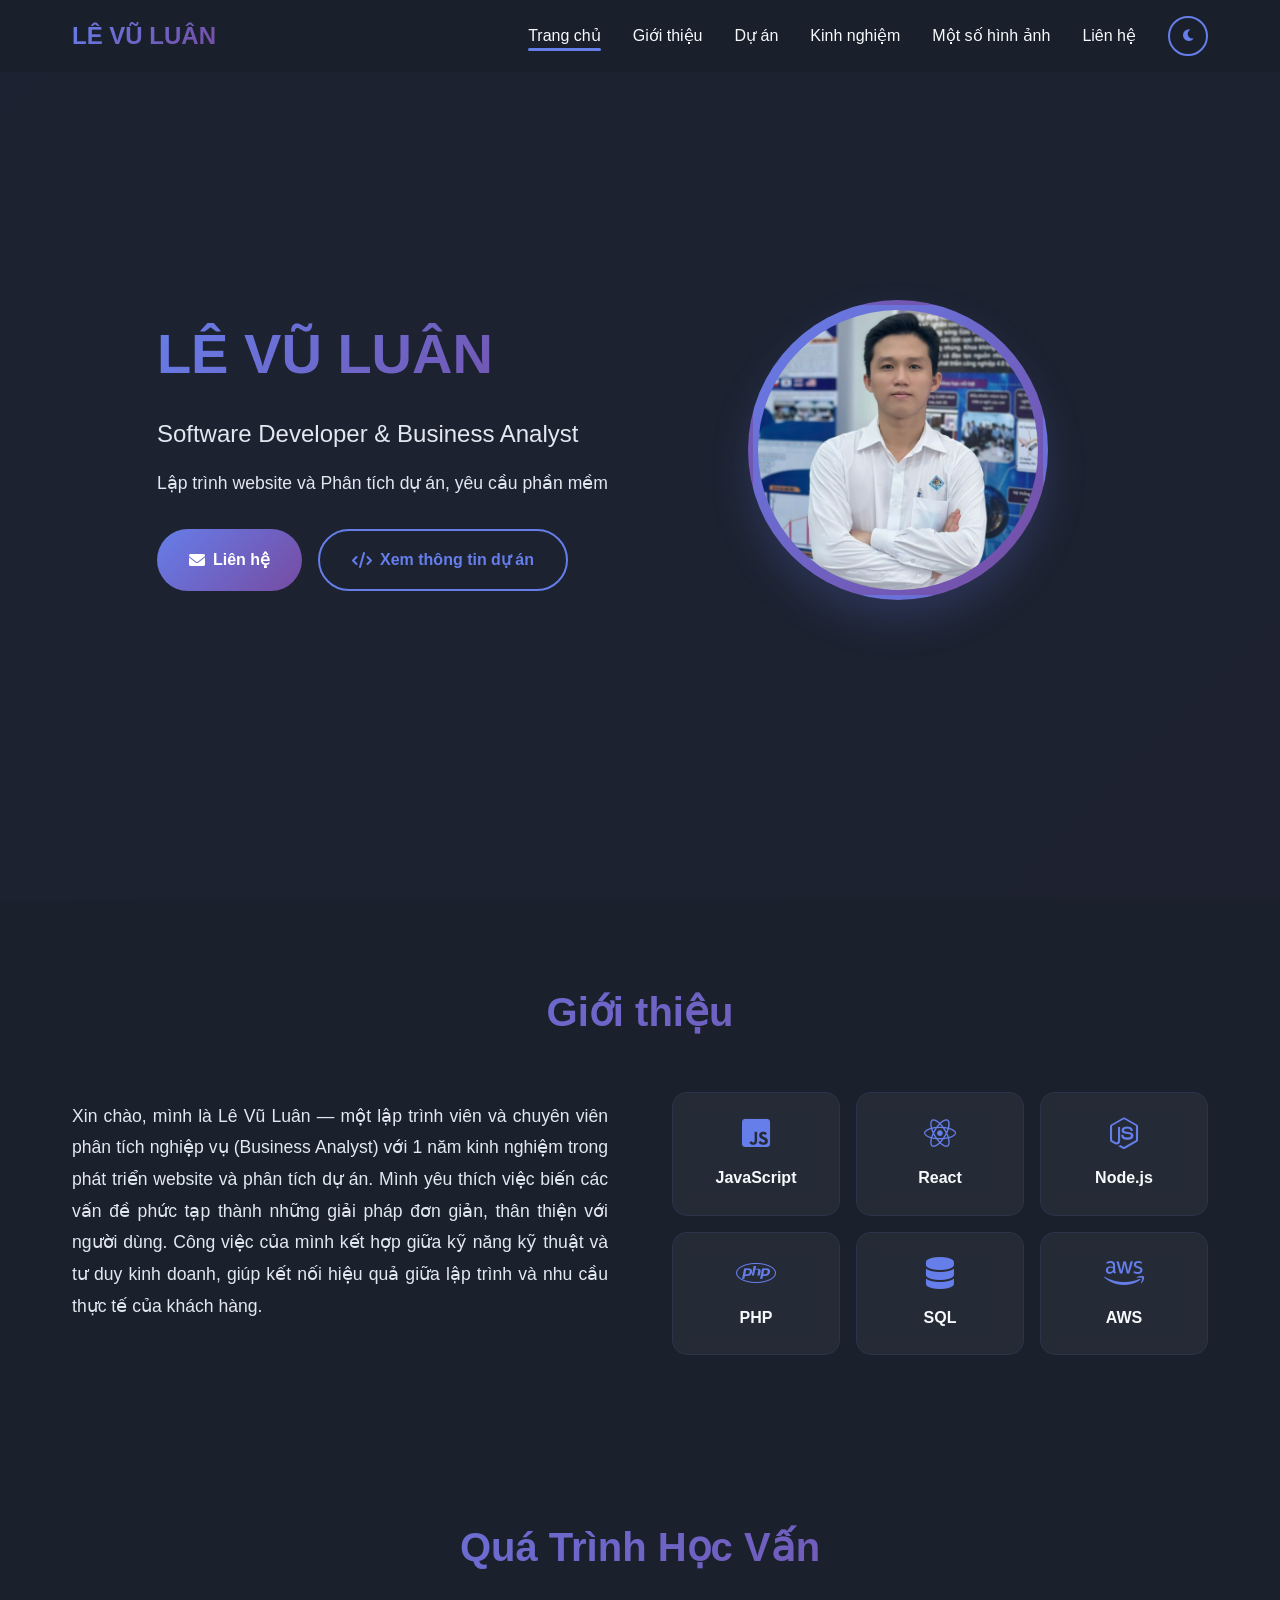
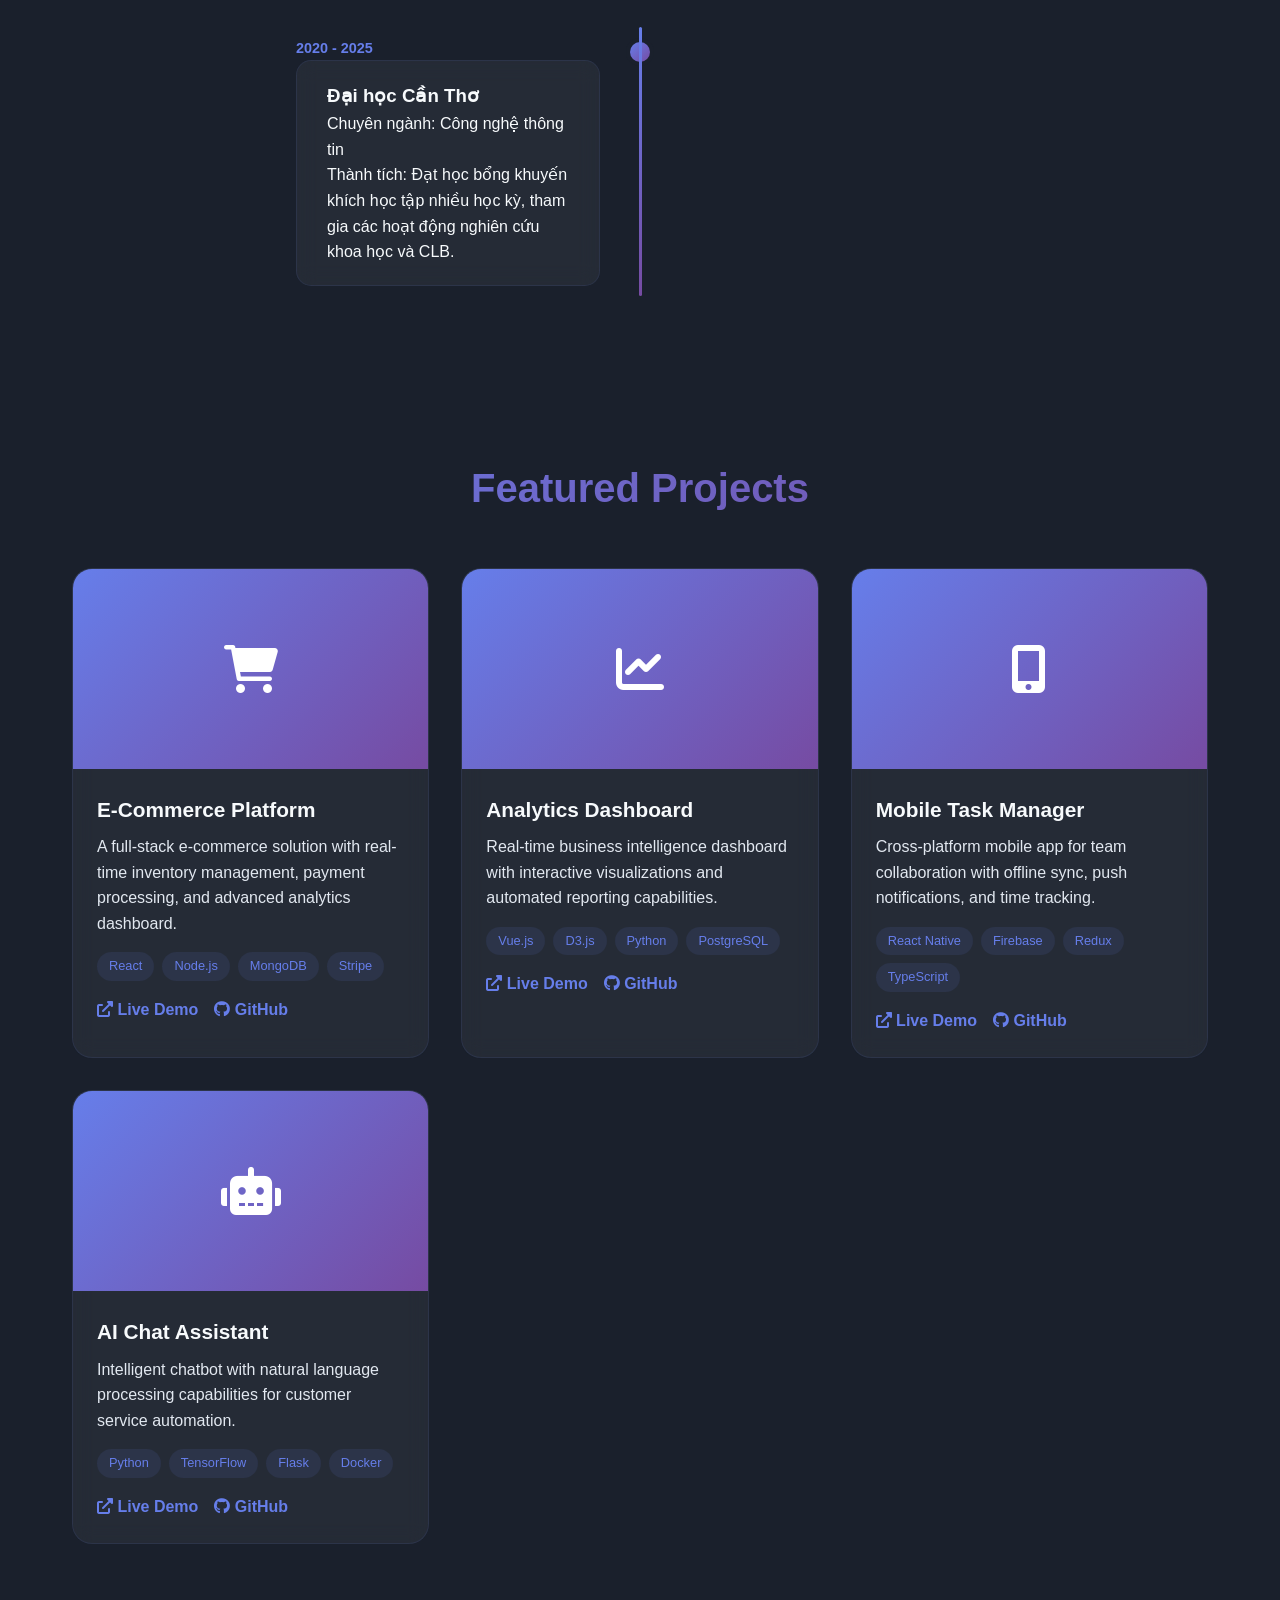
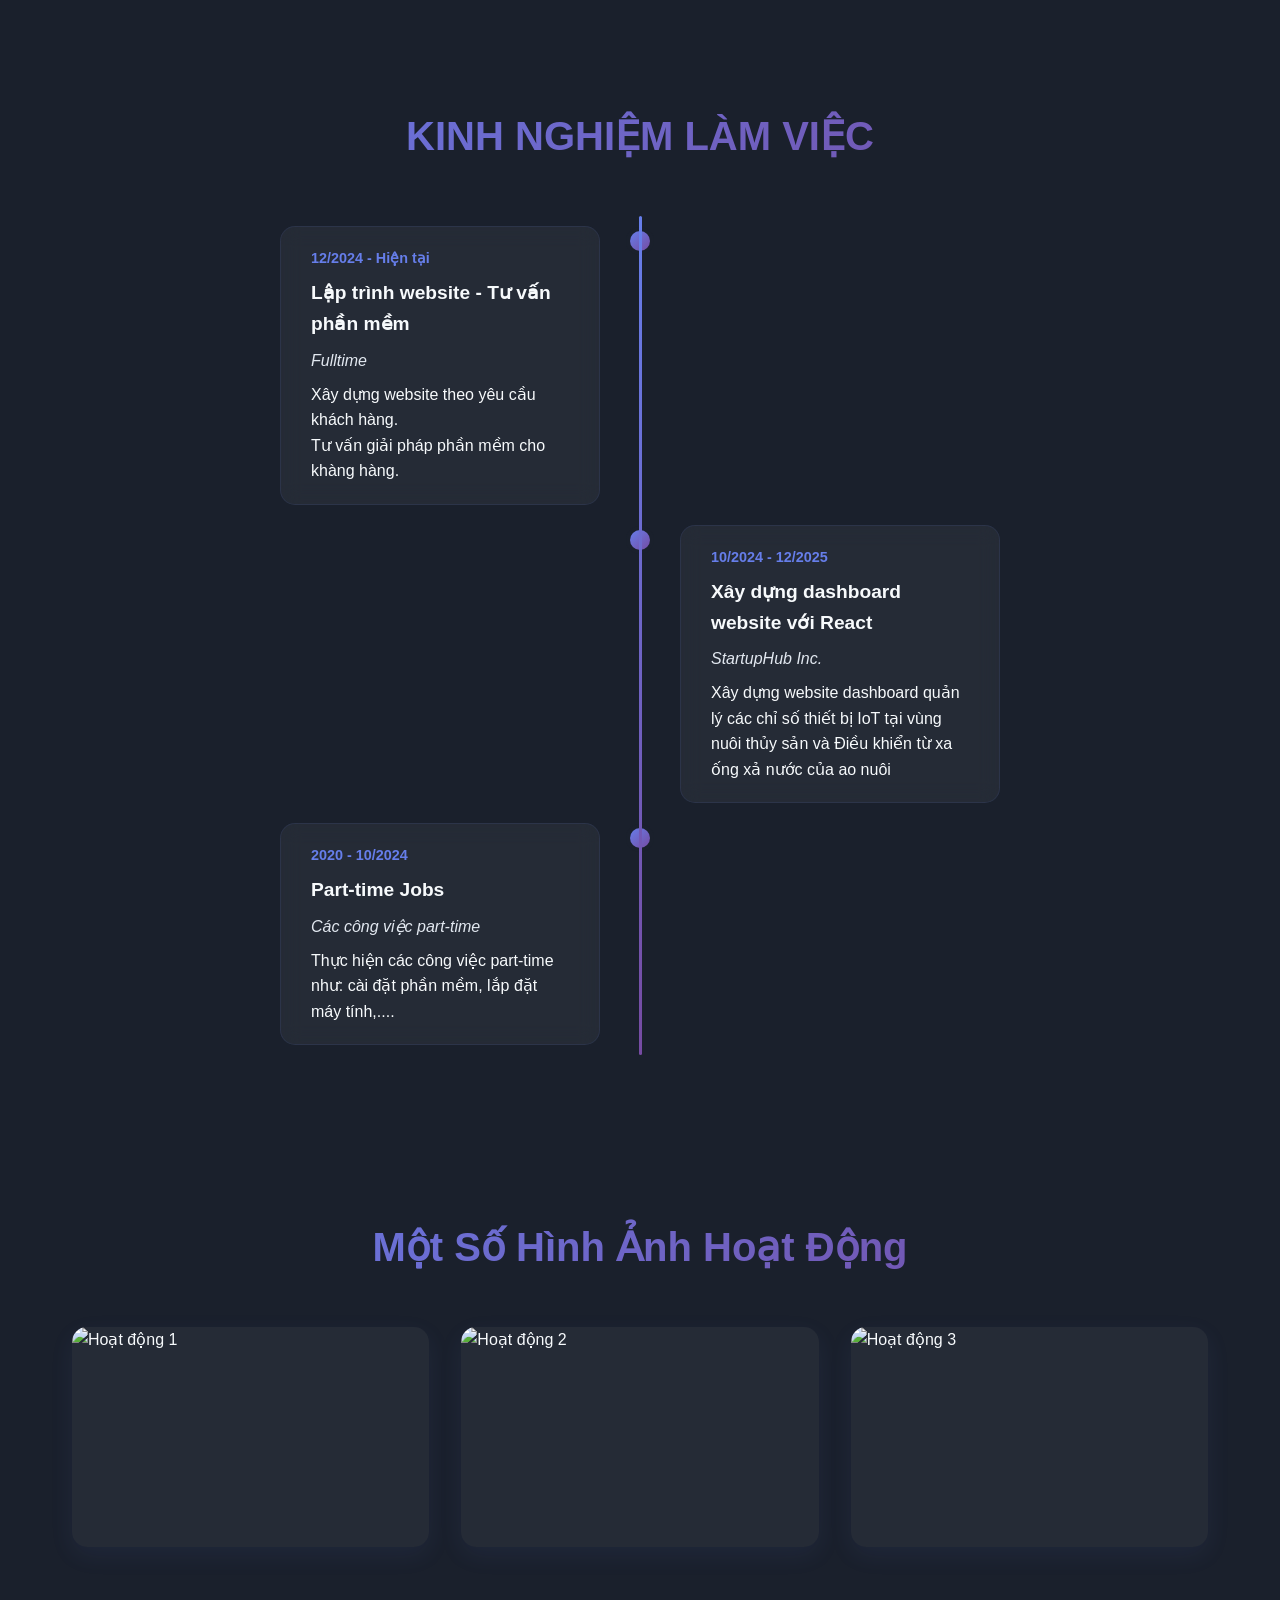
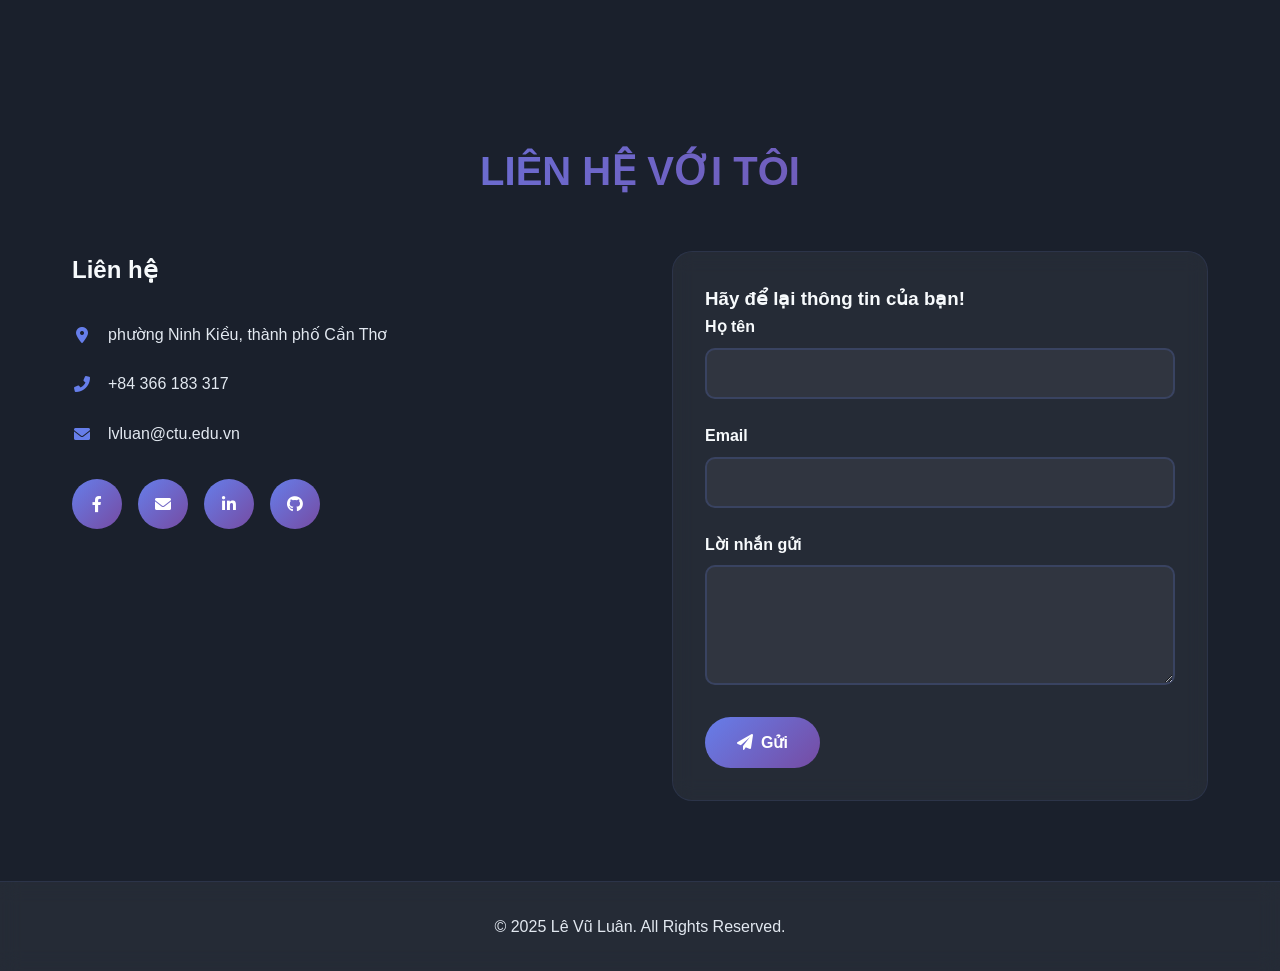
==== index.html @ 11ee9f36 "First commit: push project to MyProfile repo" ====
<!DOCTYPE html>
<html lang="en">
<head>
    <meta charset="UTF-8">
    <meta name="viewport" content="width=device-width, initial-scale=1.0">
    <title>Lê Vũ Luân</title>
    <link href="https://cdnjs.cloudflare.com/ajax/libs/font-awesome/6.0.0/css/all.min.css" rel="stylesheet">
    <link rel="stylesheet" href="./assets/css/style.css">
</head>
    <body>
        <div class="loading-screen">
            <div class="loading-text">XIN CHÀO</div>
        </div>

        <div class="scroll-progress"></div>

        <nav>
            <div class="nav-container">
                <div class="logo">LÊ VŨ LUÂN</div>
                <button class="nav-toggle" id="navToggle">
                    <span></span>
                    <span></span>
                    <span></span>
                </button>
                <ul class="nav-links" id="navLinks">
                    <li><a href="#home">Trang chủ</a></li>
                    <li><a href="#about">Giới thiệu</a></li>
                    <li><a href="#projects">Dự án</a></li>
                    <li><a href="#experience">Kinh nghiệm</a></li>
                    <li><a href="#activities">Một số hình ảnh</a></li>
                    <li><a href="#contact">Liên hệ</a></li>
                    <li><button class="theme-toggle" id="themeToggle"><i class="fas fa-moon"></i></button></li>
                </ul>
            </div>
        </nav>

        <main>
            <!-- Hero Section -->
            <section id="home" class="hero">
                <div class="container">
                    <div class="hero-content">
                        <div class="hero-text">
                            <h1>LÊ VŨ LUÂN</h1>
                            <p class="title">Software Developer & Business Analyst</p>
                            <p class="tagline">Lập trình website và Phân tích dự án, yêu cầu phần mềm</p>
                            <div class="hero-buttons">
                                <a href="#contact" class="btn btn-primary">
                                    <i class="fas fa-envelope"></i>
                                    Liên hệ
                                </a>
                                <a href="#projects" class="btn btn-secondary">
                                    <i class="fas fa-code"></i>
                                    Xem thông tin dự án
                                </a>
                                <!-- <a href="assets/resume.pdf" class="btn btn-secondary" download>
                                    <i class="fas fa-download"></i>
                                    Download My CV
                                </a> -->
                            </div>
                        </div>
                        <div class="hero-image">
                            <img src="./assets/img/avatar.jpg" alt="LVLuan" class="profile-img">
                        </div>
                    </div>
                </div>
            </section>

            <!-- About Section -->
            <section id="about">
                <div class="container">
                    <h2 class="section-title">Giới thiệu</h2>
                    <div class="about-content">
                        <div class="about-text">
                            <p>Xin chào, mình là Lê Vũ Luân — một lập trình viên và chuyên viên phân tích nghiệp vụ (Business Analyst) với 1 năm kinh nghiệm trong phát triển website và phân tích dự án.
    Mình yêu thích việc biến các vấn đề phức tạp thành những giải pháp đơn giản, thân thiện với người dùng. Công việc của mình kết hợp giữa kỹ năng kỹ thuật và tư duy kinh doanh, giúp kết nối hiệu quả giữa lập trình và nhu cầu thực tế của khách hàng.</p>
                        </div>
                        <div class="skills-grid">
                            <div class="skill-item">
                                <i class="fab fa-js-square"></i>
                                <h4>JavaScript</h4>
                            </div>
                            <div class="skill-item">
                                <i class="fab fa-react"></i>
                                <h4>React</h4>
                            </div>
                            <div class="skill-item">
                                <i class="fab fa-node-js"></i>
                                <h4>Node.js</h4>
                            </div>
                            <div class="skill-item">
                                <i class="fab fa-php"></i>
                                <h4>PHP</h4>
                            </div>
                            <div class="skill-item">
                                <i class="fas fa-database"></i>
                                <h4>SQL</h4>
                            </div>
                            <div class="skill-item">
                                <i class="fab fa-aws"></i>
                                <h4>AWS</h4>
                            </div>
                        </div>
                    </div>
                </div>
            </section>

            <!-- Education Section -->
            <section id="education">
                <div class="container">
                    <h2 class="section-title">Quá Trình Học Vấn</h2>
                    <div class="education-timeline">
                        <div class="education-item">
                            <div class="education-date">2020 - 2025</div>
                            <div class="education-content">
                                <h3>Đại học Cần Thơ</h3>
                                <p>Chuyên ngành: Công nghệ thông tin</p>
                                <p>Thành tích: Đạt học bổng khuyến khích học tập nhiều học kỳ, tham gia các hoạt động nghiên cứu khoa học và CLB.</p>
                            </div>
                        </div>
                        <!-- Bạn có thể thêm nhiều education-item nếu muốn -->
                    </div>
                </div>
            </section>

            <!-- Projects Section -->
            <section id="projects">
                <div class="container">
                    <h2 class="section-title">Featured Projects</h2>
                    <div class="projects-grid">
                        <div class="project-card">
                            <div class="project-image">
                                <i class="fas fa-shopping-cart"></i>
                            </div>
                            <div class="project-content">
                                <h3 class="project-title">E-Commerce Platform</h3>
                                <p class="project-description">A full-stack e-commerce solution with real-time inventory management, payment processing, and advanced analytics dashboard.</p>
                                <div class="project-tech">
                                    <span class="tech-tag">React</span>
                                    <span class="tech-tag">Node.js</span>
                                    <span class="tech-tag">MongoDB</span>
                                    <span class="tech-tag">Stripe</span>
                                </div>
                                <div class="project-links">
                                    <a href="#" target="_blank"><i class="fas fa-external-link-alt"></i> Live Demo</a>
                                    <a href="#" target="_blank"><i class="fab fa-github"></i> GitHub</a>
                                </div>
                            </div>
                        </div>

                        <div class="project-card">
                            <div class="project-image">
                                <i class="fas fa-chart-line"></i>
                            </div>
                            <div class="project-content">
                                <h3 class="project-title">Analytics Dashboard</h3>
                                <p class="project-description">Real-time business intelligence dashboard with interactive visualizations and automated reporting capabilities.</p>
                                <div class="project-tech">
                                    <span class="tech-tag">Vue.js</span>
                                    <span class="tech-tag">D3.js</span>
                                    <span class="tech-tag">Python</span>
                                    <span class="tech-tag">PostgreSQL</span>
                                </div>
                                <div class="project-links">
                                    <a href="#" target="_blank"><i class="fas fa-external-link-alt"></i> Live Demo</a>
                                    <a href="#" target="_blank"><i class="fab fa-github"></i> GitHub</a>
                                </div>
                            </div>
                        </div>

                        <div class="project-card">
                            <div class="project-image">
                                <i class="fas fa-mobile-alt"></i>
                            </div>
                            <div class="project-content">
                                <h3 class="project-title">Mobile Task Manager</h3>
                                <p class="project-description">Cross-platform mobile app for team collaboration with offline sync, push notifications, and time tracking.</p>
                                <div class="project-tech">
                                    <span class="tech-tag">React Native</span>
                                    <span class="tech-tag">Firebase</span>
                                    <span class="tech-tag">Redux</span>
                                    <span class="tech-tag">TypeScript</span>
                                </div>
                                <div class="project-links">
                                    <a href="#" target="_blank"><i class="fas fa-external-link-alt"></i> Live Demo</a>
                                    <a href="#" target="_blank"><i class="fab fa-github"></i> GitHub</a>
                                </div>
                            </div>
                        </div>

                        <div class="project-card">
                            <div class="project-image">
                                <i class="fas fa-robot"></i>
                            </div>
                            <div class="project-content">
                                <h3 class="project-title">AI Chat Assistant</h3>
                                <p class="project-description">Intelligent chatbot with natural language processing capabilities for customer service automation.</p>
                                <div class="project-tech">
                                    <span class="tech-tag">Python</span>
                                    <span class="tech-tag">TensorFlow</span>
                                    <span class="tech-tag">Flask</span>
                                    <span class="tech-tag">Docker</span>
                                </div>
                                <div class="project-links">
                                    <a href="#" target="_blank"><i class="fas fa-external-link-alt"></i> Live Demo</a>
                                    <a href="#" target="_blank"><i class="fab fa-github"></i> GitHub</a>
                                </div>
                            </div>
                        </div>
                    </div>
                </div>
            </section>

            <!-- Experience Section -->
            <section id="experience">
                <div class="container">
                    <h2 class="section-title">KINH NGHIỆM LÀM VIỆC</h2>
                    <div class="timeline">
                        <div class="timeline-item">
                            <div class="timeline-content">
                                <div class="timeline-date">12/2024 - Hiện tại</div>
                                <h3 class="timeline-title">Lập trình website - Tư vấn phần mềm</h3>
                                <p class="timeline-company">Fulltime</p>
                                <p>Xây dựng website theo yêu cầu khách hàng.</p>
                                <p>Tư vấn giải pháp phần mềm cho khàng hàng.</p>
                            </div>
                        </div>

                        <div class="timeline-item">
                            <div class="timeline-content">
                                <div class="timeline-date">10/2024 - 12/2025</div>
                                <h3 class="timeline-title">Xây dựng dashboard website với React</h3>
                                <p class="timeline-company">StartupHub Inc.</p>
                                <p>Xây dựng website dashboard quản lý các chỉ số thiết bị IoT tại vùng nuôi thủy sản và Điều khiển từ xa ống xả nước của ao nuôi</p>
                            </div>
                        </div>

                        <div class="timeline-item">
                            <div class="timeline-content">
                                <div class="timeline-date">2020 - 10/2024</div>
                                <h3 class="timeline-title">Part-time Jobs</h3>
                                <p class="timeline-company">Các công việc part-time</p>
                                <p>Thực hiện các công việc part-time như: cài đặt phần mềm, lắp đặt máy tính,....</p>
                            </div>
                        </div>

                        <!-- <div class="timeline-item">
                            <div class="timeline-content">
                                <div class="timeline-date">2017 - 2018</div>
                                <h3 class="timeline-title">Junior Developer</h3>
                                <p class="timeline-company">CodeCraft Agency</p>
                                <p>Started my journey in software development, working on various client projects and learning modern web technologies. Contributed to open-source projects and participated in code reviews.</p>
                            </div>
                        </div> -->
                    </div>
                </div>
            </section>

            <!-- Hoạt động Section -->
            <section id="activities">
                <div class="container">
                    <h2 class="section-title">Một Số Hình Ảnh Hoạt Động</h2>
                    <div class="activities-grid">
                        <div class="activity-img">
                            <img src="assets/img/activity1.jpg" alt="Hoạt động 1">
                        </div>
                        <div class="activity-img">
                            <img src="assets/img/activity2.jpg" alt="Hoạt động 2">
                        </div>
                        <div class="activity-img">
                            <img src="assets/img/activity3.jpg" alt="Hoạt động 3">
                        </div>
                    </div>
                </div>
            </section>

            <!-- Contact Section -->
            <section id="contact">
                <div class="container">
                    <h2 class="section-title">LIÊN HỆ VỚI TÔI</h2>
                    <div class="contact-content">
                        <div class="contact-info">
                            <h3>Liên hệ</h3>
                            <div class="contact-item">
                                <i class="fas fa-map-marker-alt"></i>
                                <span>phường Ninh Kiều, thành phố Cần Thơ</span>
                            </div>
                            <div class="contact-item">
                                <i class="fas fa-phone-alt"></i>
                                <span>+84 366 183 317</span>
                            </div>
                            <div class="contact-item">
                                <i class="fas fa-envelope"></i>
                                <span>lvluan@ctu.edu.vn</span>
                            </div>
                            <div class="social-links">
                                <a href="https://www.facebook.com/vu.luan.108437/" class="social-link" target="_blank">
                                    <i class="fab fa-facebook-f"></i>
                                </a>
                                <a href="mailto:lvluan@ctu.edu.vn" class="social-link" target="_blank">
                                    <i class="fas fa-envelope"></i>
                                </a>
                                <a href="#" class="social-link" target="_blank">    
                                    <i class="fab fa-linkedin-in"></i>
                                </a>
                                <a href="https://github.com/LVLuan6594" class="social-link" target="_blank">
                                    <i class="fab fa-github"></i>
                                </a>
                            </div>
                        </div>
                        <div class="contact-form">
                            <h3>Hãy để lại thông tin của bạn!</h3>
                            <form action="#">
                                <div class="form-group">
                                    <label for="name">Họ tên</label>
                                    <input type="text" id="name" name="name" required>
                                </div>
                                <div class="form-group">
                                    <label for="email">Email</label>
                                    <input type="email" id="email" name="email" required>
                                </div>
                                <div class="form-group">
                                    <label for="message">Lời nhắn gửi</label>
                                    <textarea id="message" name="message" rows="4" required></textarea>
                                </div>
                                <button type="submit" class="btn btn-primary">
                                    <i class="fas fa-paper-plane"></i>
                                    Gửi
                                </button>
                            </form>
                        </div>
                    </div>
                </div>
            </section>
        </main>

        <footer>
            <div class="container">
                <p>&copy; 2025 Lê Vũ Luân. All Rights Reserved.</p>
            </div>
        </footer>
    <script src="./assets/javascript/script.js"></script>
    </body>
    </html>
---- assets/css/style.css ----
* {
  margin: 0;
  padding: 0;
  box-sizing: border-box;
}

:root {
  --primary-color: #667eea;
  --secondary-color: #764ba2;
  --accent-color: #f093fb;
  --text-primary: #091221;
  --text-secondary: #4a5568;
  --background: #ffffff;
  --card-background: rgba(255, 255, 255, 0.1);
  --gradient: linear-gradient(135deg, #667eea 0%, #764ba2 100%);
  --gradient-hover: linear-gradient(135deg, #5a6fd8 0%, #6a4190 100%);
}

[data-theme="dark"] {
  --text-primary: #f7fafc;
  --text-secondary: #e2e8f0;
  --background: #1a202c;
  --card-background: rgba(255, 255, 255, 0.05);
}

html {
  scroll-behavior: smooth;
}

body {
  font-family: "Segoe UI", Tahoma, Geneva, Verdana, sans-serif;
  background: var(--background);
  color: var(--text-primary);
  line-height: 1.6;
  overflow-x: hidden;
  transition: all 0.3s ease;
}

/* Background Animation */
body::before {
  content: "";
  position: fixed;
  top: 0;
  left: 0;
  width: 100%;
  height: 100%;
  background: var(--gradient);
  opacity: 0.03;
  z-index: -1;
  animation: gradientShift 15s ease-in-out infinite;
}

@keyframes gradientShift {
  0%,
  100% {
    background-position: 0% 50%;
  }
  50% {
    background-position: 100% 50%;
  }
}

/* Navigation */
nav {
  position: fixed;
  top: 0;
  width: 100%;
  background: rgba(255, 255, 255, 0.95);
  backdrop-filter: blur(10px);
  z-index: 1000;
  padding: 1rem 0;
  transition: all 0.3s ease;
}

[data-theme="dark"] nav {
  background: rgba(26, 32, 44, 0.95);
}

.nav-container {
  max-width: 1200px;
  margin: 0 auto;
  display: flex;
  justify-content: space-between;
  align-items: center;
  padding: 0 2rem;
}

.logo {
  font-size: 1.5rem;
  font-weight: bold;
  background: var(--gradient);
  -webkit-background-clip: text;
  background-clip: text;
  -webkit-text-fill-color: transparent;
}

.nav-links {
  display: flex;
  list-style: none;
  gap: 2rem;
  align-items: center;
}

.nav-links a {
  text-decoration: none;
  color: var(--text-primary);
  font-weight: 500;
  transition: all 0.3s ease;
  position: relative;
}

.nav-links a::after {
  content: "";
  position: absolute;
  bottom: -5px;
  left: 0;
  width: 0;
  height: 2px;
  background: var(--gradient);
  transition: width 0.3s ease;
}

.nav-links a:hover::after {
  width: 100%;
}

.nav-links a.active::after {
  width: 100%;
  background: var(--primary-color);
  height: 3px;
  bottom: -7px;
  border-radius: 2px;
}

.theme-toggle {
  background: none;
  border: 2px solid var(--primary-color);
  color: var(--primary-color);
  padding: 0.5rem;
  border-radius: 50%;
  cursor: pointer;
  transition: all 0.3s ease;
  width: 40px;
  height: 40px;
  display: flex;
  align-items: center;
  justify-content: center;
}

.theme-toggle:hover {
  background: var(--gradient);
  color: white;
  transform: rotate(180deg);
}

/* Hamburger button */
.nav-toggle {
  display: none;
  flex-direction: column;
  justify-content: center;
  align-items: center;
  width: 40px;
  height: 40px;
  background: none;
  border: none;
  cursor: pointer;
  z-index: 1100;
}
.nav-toggle span {
  display: block;
  width: 28px;
  height: 3px;
  background: var(--primary-color);
  margin: 5px 0;
  border-radius: 2px;
  transition: all 0.3s;
}

/* Container */
.container {
  max-width: 1200px;
  margin: 0 auto;
  padding: 0 2rem;
}

/* Hero Section */
.hero {
  min-height: 100vh;
  display: flex;
  align-items: center;
  position: relative;
  overflow: hidden;
}

.hero-content {
  display: grid;
  grid-template-columns: 1fr 1fr;
  gap: 4rem;
  align-items: center;
  width: 100%;
}

.hero-text {
  animation: fadeInUp 1s ease-out;
}

.hero-text h1 {
  font-size: 3.5rem;
  margin-bottom: 1rem;
  background: var(--gradient);
  -webkit-background-clip: text;
  background-clip: text;
  -webkit-text-fill-color: transparent;
  font-weight: 800;
}

.hero-text .title {
  font-size: 1.5rem;
  color: var(--text-secondary);
  margin-bottom: 1rem;
  font-weight: 300;
}

.hero-text .tagline {
  font-size: 1.1rem;
  color: var(--text-secondary);
  margin-bottom: 2rem;
  max-width: 500px;
}

.hero-buttons {
  display: flex;
  gap: 1rem;
  flex-wrap: wrap;
}

.btn {
  padding: 1rem 2rem;
  border-radius: 50px;
  text-decoration: none;
  font-weight: 600;
  transition: all 0.3s ease;
  display: inline-flex;
  align-items: center;
  gap: 0.5rem;
  cursor: pointer;
  border: none;
  font-size: 1rem;
}

.btn-primary {
  background: var(--gradient);
  color: white;
  transform: translateY(0);
}

.btn-primary:hover {
  background: var(--gradient-hover);
  transform: translateY(-2px);
  box-shadow: 0 10px 25px rgba(102, 126, 234, 0.3);
}

.btn-secondary {
  background: transparent;
  color: var(--primary-color);
  border: 2px solid var(--primary-color);
}

.btn-secondary:hover {
  background: var(--primary-color);
  color: white;
  transform: translateY(-2px);
}

.hero-image {
  display: flex;
  justify-content: center;
  animation: fadeInRight 1s ease-out 0.3s both;
}

.profile-img {
  width: 300px;
  height: 300px;
  border-radius: 50%;
  object-fit: cover;
  border: 5px solid transparent;
  background: var(--gradient);
  padding: 5px;
  animation: float 6s ease-in-out infinite;
  box-shadow: 0 20px 40px rgba(102, 126, 234, 0.2);
}

@keyframes float {
  0%,
  100% {
    transform: translateY(0px);
  }
  50% {
    transform: translateY(-20px);
  }
}

@keyframes fadeInUp {
  from {
    opacity: 0;
    transform: translateY(50px);
  }
  to {
    opacity: 1;
    transform: translateY(0);
  }
}

@keyframes fadeInRight {
  from {
    opacity: 0;
    transform: translateX(50px);
  }
  to {
    opacity: 1;
    transform: translateX(0);
  }
}

/* Sections */
section {
  padding: 5rem 0;
  position: relative;
}

.section-title {
  text-align: center;
  font-size: 2.5rem;
  margin-bottom: 3rem;
  background: var(--gradient);
  -webkit-background-clip: text;
  background-clip: text;
  -webkit-text-fill-color: transparent;
  font-weight: 700;
}

/* About Section */
.about-content {
  display: grid;
  grid-template-columns: 1fr 1fr;
  gap: 4rem;
  align-items: center;
}

.about-text {
  font-size: 1.1rem;
  color: var(--text-secondary);
  line-height: 1.8;
}

.about-text p {
  margin-bottom: 1.5rem;
  text-align: justify;
}

.skills-grid {
  display: grid;
  grid-template-columns: repeat(auto-fit, minmax(150px, 1fr));
  gap: 1rem;
}

.skill-item {
  background: var(--card-background);
  backdrop-filter: blur(10px);
  border: 1px solid rgba(102, 126, 234, 0.1);
  padding: 1.5rem;
  border-radius: 15px;
  text-align: center;
  transition: all 0.3s ease;
  cursor: pointer;
}

.skill-item:hover {
  transform: translateY(-5px);
  box-shadow: 0 10px 25px rgba(102, 126, 234, 0.1);
  border-color: var(--primary-color);
}

.skill-item i {
  font-size: 2rem;
  color: var(--primary-color);
  margin-bottom: 1rem;
}

/* Projects Section */
.projects-grid {
  display: grid;
  grid-template-columns: repeat(auto-fit, minmax(350px, 1fr));
  gap: 2rem;
}

.project-card {
  background: var(--card-background);
  backdrop-filter: blur(10px);
  border: 1px solid rgba(102, 126, 234, 0.1);
  border-radius: 20px;
  overflow: hidden;
  transition: all 0.3s ease;
  cursor: pointer;
}

.project-card:hover {
  transform: translateY(-10px);
  box-shadow: 0 20px 40px rgba(102, 126, 234, 0.15);
}

.project-image {
  width: 100%;
  height: 200px;
  background: var(--gradient);
  display: flex;
  align-items: center;
  justify-content: center;
  color: white;
  font-size: 3rem;
}

.project-content {
  padding: 1.5rem;
}

.project-title {
  font-size: 1.3rem;
  font-weight: 700;
  margin-bottom: 0.5rem;
  color: var(--text-primary);
}

.project-description {
  color: var(--text-secondary);
  margin-bottom: 1rem;
  line-height: 1.6;
}

.project-tech {
  display: flex;
  flex-wrap: wrap;
  gap: 0.5rem;
  margin-bottom: 1rem;
}

.tech-tag {
  background: rgba(102, 126, 234, 0.1);
  color: var(--primary-color);
  padding: 0.25rem 0.75rem;
  border-radius: 20px;
  font-size: 0.8rem;
  font-weight: 500;
}

.project-links {
  display: flex;
  gap: 1rem;
}

.project-links a {
  color: var(--primary-color);
  text-decoration: none;
  font-weight: 600;
  transition: all 0.3s ease;
}

.project-links a:hover {
  color: var(--secondary-color);
}

/* Experience Timeline */
.timeline {
  position: relative;
  max-width: 800px;
  margin: 0 auto;
}

.timeline::after {
  content: "";
  position: absolute;
  width: 3px;
  background: var(--gradient);
  top: 0;
  bottom: 0;
  left: 50%;
  margin-left: -1.5px;
  border-radius: 3px;
}

.timeline-item {
  padding: 10px 40px;
  position: relative;
  background-color: inherit;
  width: 50%;
  animation: fadeInUp 0.6s ease-out;
}

.timeline-item::after {
  content: "";
  position: absolute;
  width: 20px;
  height: 20px;
  right: -10px;
  background: var(--gradient);
  border-radius: 50%;
  top: 15px;
  box-shadow: 0 0 0 4px var(--background);
}

.timeline-item:nth-child(even) {
  left: 50%;
}

.timeline-item:nth-child(even)::after {
  left: -10px;
}

.timeline-content {
  background: var(--card-background);
  backdrop-filter: blur(10px);
  border: 1px solid rgba(102, 126, 234, 0.1);
  padding: 20px 30px;
  border-radius: 15px;
  position: relative;
}

.timeline-date {
  color: var(--primary-color);
  font-weight: 700;
  font-size: 0.9rem;
}

.timeline-title {
  font-size: 1.2rem;
  font-weight: 700;
  margin: 0.5rem 0;
}

.timeline-company {
  color: var(--text-secondary);
  font-style: italic;
  margin-bottom: 0.5rem;
}

/* Contact Section */
.contact-content {
  display: grid;
  grid-template-columns: 1fr 1fr;
  gap: 4rem;
  align-items: start;
}

.contact-info h3 {
  margin-bottom: 2rem;
  font-size: 1.5rem;
  color: var(--text-primary);
}

.contact-item {
  display: flex;
  align-items: center;
  gap: 1rem;
  margin-bottom: 1.5rem;
  color: var(--text-secondary);
}

.contact-item i {
  color: var(--primary-color);
  width: 20px;
  text-align: center;
}

.social-links {
  display: flex;
  gap: 1rem;
  margin-top: 2rem;
}

.social-link {
  display: flex;
  align-items: center;
  justify-content: center;
  width: 50px;
  height: 50px;
  background: var(--gradient);
  color: white;
  text-decoration: none;
  border-radius: 50%;
  transition: all 0.3s ease;
}

.social-link:hover {
  transform: translateY(-3px) scale(1.1);
  box-shadow: 0 10px 25px rgba(102, 126, 234, 0.3);
}

.contact-form {
  background: var(--card-background);
  backdrop-filter: blur(10px);
  border: 1px solid rgba(102, 126, 234, 0.1);
  padding: 2rem;
  border-radius: 20px;
}

.form-group {
  margin-bottom: 1.5rem;
}

.form-group label {
  display: block;
  margin-bottom: 0.5rem;
  font-weight: 600;
  color: var(--text-primary);
}

.form-group input,
.form-group textarea {
  width: 100%;
  padding: 1rem;
  border: 2px solid rgba(102, 126, 234, 0.2);
  border-radius: 10px;
  background: rgba(255, 255, 255, 0.05);
  color: var(--text-primary);
  font-family: inherit;
  transition: all 0.3s ease;
}

.form-group input:focus,
.form-group textarea:focus {
  outline: none;
  border-color: var(--primary-color);
  box-shadow: 0 0 0 3px rgba(102, 126, 234, 0.1);
}

.form-group textarea {
  resize: vertical;
  min-height: 120px;
}

/* Footer */
footer {
  background: var(--card-background);
  backdrop-filter: blur(10px);
  padding: 2rem 0;
  text-align: center;
  color: var(--text-secondary);
  border-top: 1px solid rgba(102, 126, 234, 0.1);
}

/* Mobile Responsiveness */
@media (max-width: 768px) {
  .nav-links {
    display: none;
  }

  .hero-content {
    grid-template-columns: 1fr;
    text-align: center;
    gap: 2rem;
  }

  .hero-text h1 {
    font-size: 2.5rem;
  }

  .about-content,
  .contact-content {
    grid-template-columns: 1fr;
    gap: 2rem;
  }

  .timeline::after {
    left: 31px;
  }

  .timeline-item {
    width: 100%;
    padding-left: 70px;
    padding-right: 25px;
  }

  .timeline-item::after {
    left: 21px;
  }

  .projects-grid {
    grid-template-columns: 1fr;
  }

  .profile-img {
    width: 250px;
    height: 250px;
  }
}

/* Thêm vào cuối file CSS hoặc sau phần @media (max-width: 768px) */

/* Responsive cho tablet */
@media (max-width: 1024px) {
  .container {
    padding: 0 1rem;
  }
  .hero-content,
  .about-content,
  .contact-content {
    gap: 2rem;
  }
  .section-title {
    font-size: 2rem;
  }
  .profile-img {
    width: 200px;
    height: 200px;
  }
}

/* Responsive cho mobile nhỏ */
@media (max-width: 600px) {
  .container {
    padding: 0 0.5rem;
  }
  .hero-text h1 {
    font-size: 2rem;
  }
  .section-title {
    font-size: 1.5rem;
  }
  .profile-img {
    width: 120px;
    height: 120px;
  }
  .skills-grid {
    grid-template-columns: 1fr;
  }
  .projects-grid {
    grid-template-columns: 1fr;
  }
  .contact-content {
    grid-template-columns: 1fr;
    gap: 1rem;
  }
  .timeline {
    max-width: 100%;
  }
  .timeline-item {
    padding: 10px 10px;
  }
  .project-image {
    height: 120px;
    font-size: 2rem;
  }
  .btn {
    padding: 0.7rem 1.2rem;
    font-size: 0.9rem;
  }
  .social-link {
    width: 40px;
    height: 40px;
    font-size: 1rem;
  }
}

/* Loading Animation */
.loading-screen {
  position: fixed;
  top: 0;
  left: 0;
  width: 100%;
  height: 100%;
  background: var(--gradient);
  display: flex;
  align-items: center;
  justify-content: center;
  z-index: 9999;
  animation: fadeOut 1s ease-out 2s forwards;
}

.loading-text {
  color: white;
  font-size: 2rem;
  font-weight: 700;
  animation: pulse 1.5s ease-in-out infinite;
}

@keyframes pulse {
  0%,
  100% {
    opacity: 1;
  }
  50% {
    opacity: 0.5;
  }
}

@keyframes fadeOut {
  to {
    opacity: 0;
    visibility: hidden;
  }
}

/* Scroll Progress Bar */
.scroll-progress {
  position: fixed;
  top: 0;
  left: 0;
  width: 0%;
  height: 3px;
  background: var(--gradient);
  z-index: 1001;
  transition: width 0.3s ease;
}

.activities-grid {
  display: grid;
  grid-template-columns: repeat(3, 1fr);
  gap: 2rem;
  margin: 2rem 0;
}

.activity-img {
  background: var(--card-background);
  border-radius: 15px;
  overflow: hidden;
  box-shadow: 0 8px 24px rgba(102, 126, 234, 0.08);
  display: flex;
  align-items: center;
  justify-content: center;
  height: 220px;
}

.activity-img img {
  width: 100%;
  height: 100%;
  object-fit: cover;
  display: block;
}
@media (max-width: 900px) {
  .activities-grid {
    grid-template-columns: 1fr 1fr;
  }
}
@media (max-width: 600px) {
  .activities-grid {
    grid-template-columns: 1fr;
  }
  .activity-img {
    height: 180px;
  }
}

/* Education Section */
.education-timeline {
  position: relative;
  max-width: 800px;
  margin: 0 auto;
  padding: 0 1rem;
}

.education-timeline::after {
  content: "";
  position: absolute;
  width: 3px;
  background: var(--gradient);
  top: 0;
  bottom: 0;
  left: 50%;
  margin-left: -1.5px;
  border-radius: 3px;
}

.education-item {
  padding: 10px 40px;
  position: relative;
  background-color: inherit;
  width: 50%;
  animation: fadeInUp 0.6s ease-out;
}

.education-item::after {
  content: "";
  position: absolute;
  width: 20px;
  height: 20px;
  right: -10px;
  background: var(--gradient);
  border-radius: 50%;
  top: 15px;
  box-shadow: 0 0 0 4px var(--background);
}

.education-item:nth-child(even) {
  left: 50%;
}

.education-item:nth-child(even)::after {
  left: -10px;
}

.education-content {
  background: var(--card-background);
  backdrop-filter: blur(10px);
  border: 1px solid rgba(102, 126, 234, 0.1);
  padding: 20px 30px;
  border-radius: 15px;
  position: relative;
}

.education-date {
  color: var(--primary-color);
  font-weight: 700;
  font-size: 0.9rem;
}

.education-title {
  font-size: 1.2rem;
  font-weight: 700;
  margin: 0.5rem 0;
}

.education-institution {
  color: var(--text-secondary);
  font-style: italic;
  margin-bottom: 0.5rem;
}
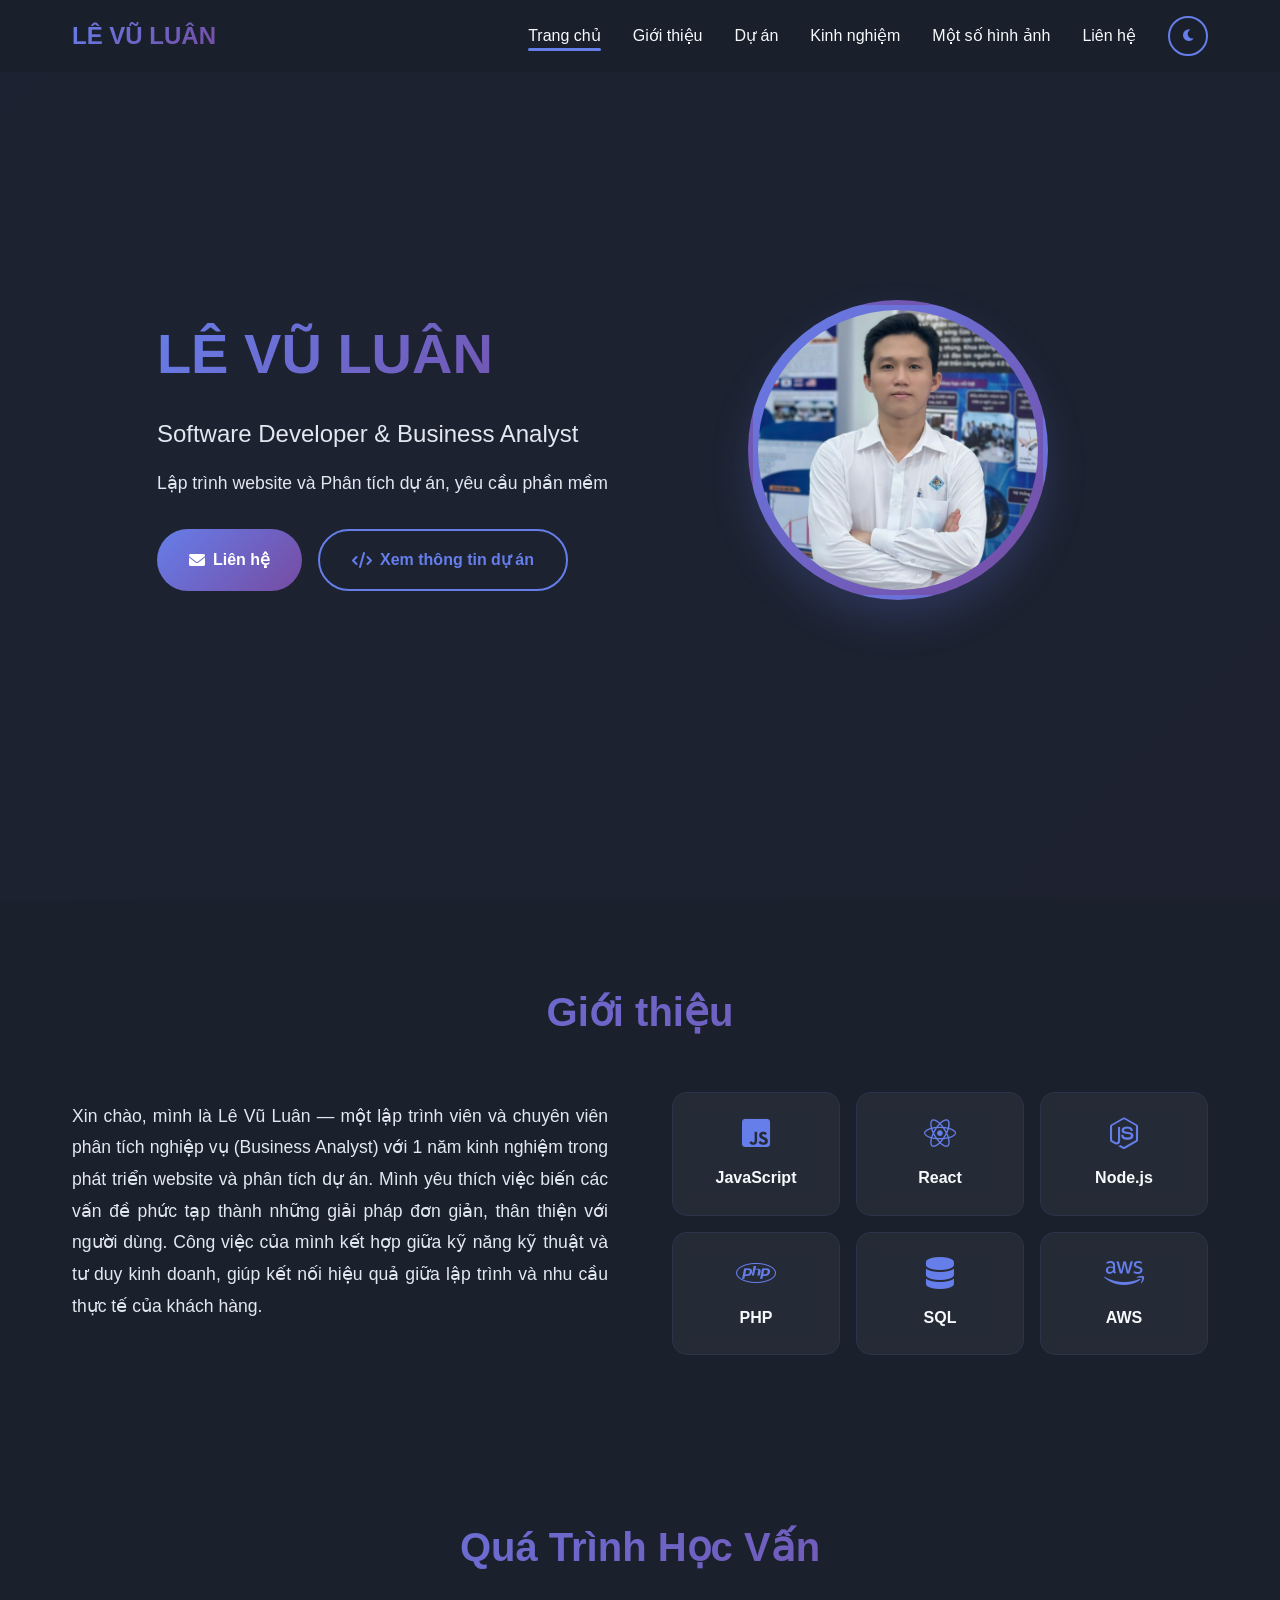
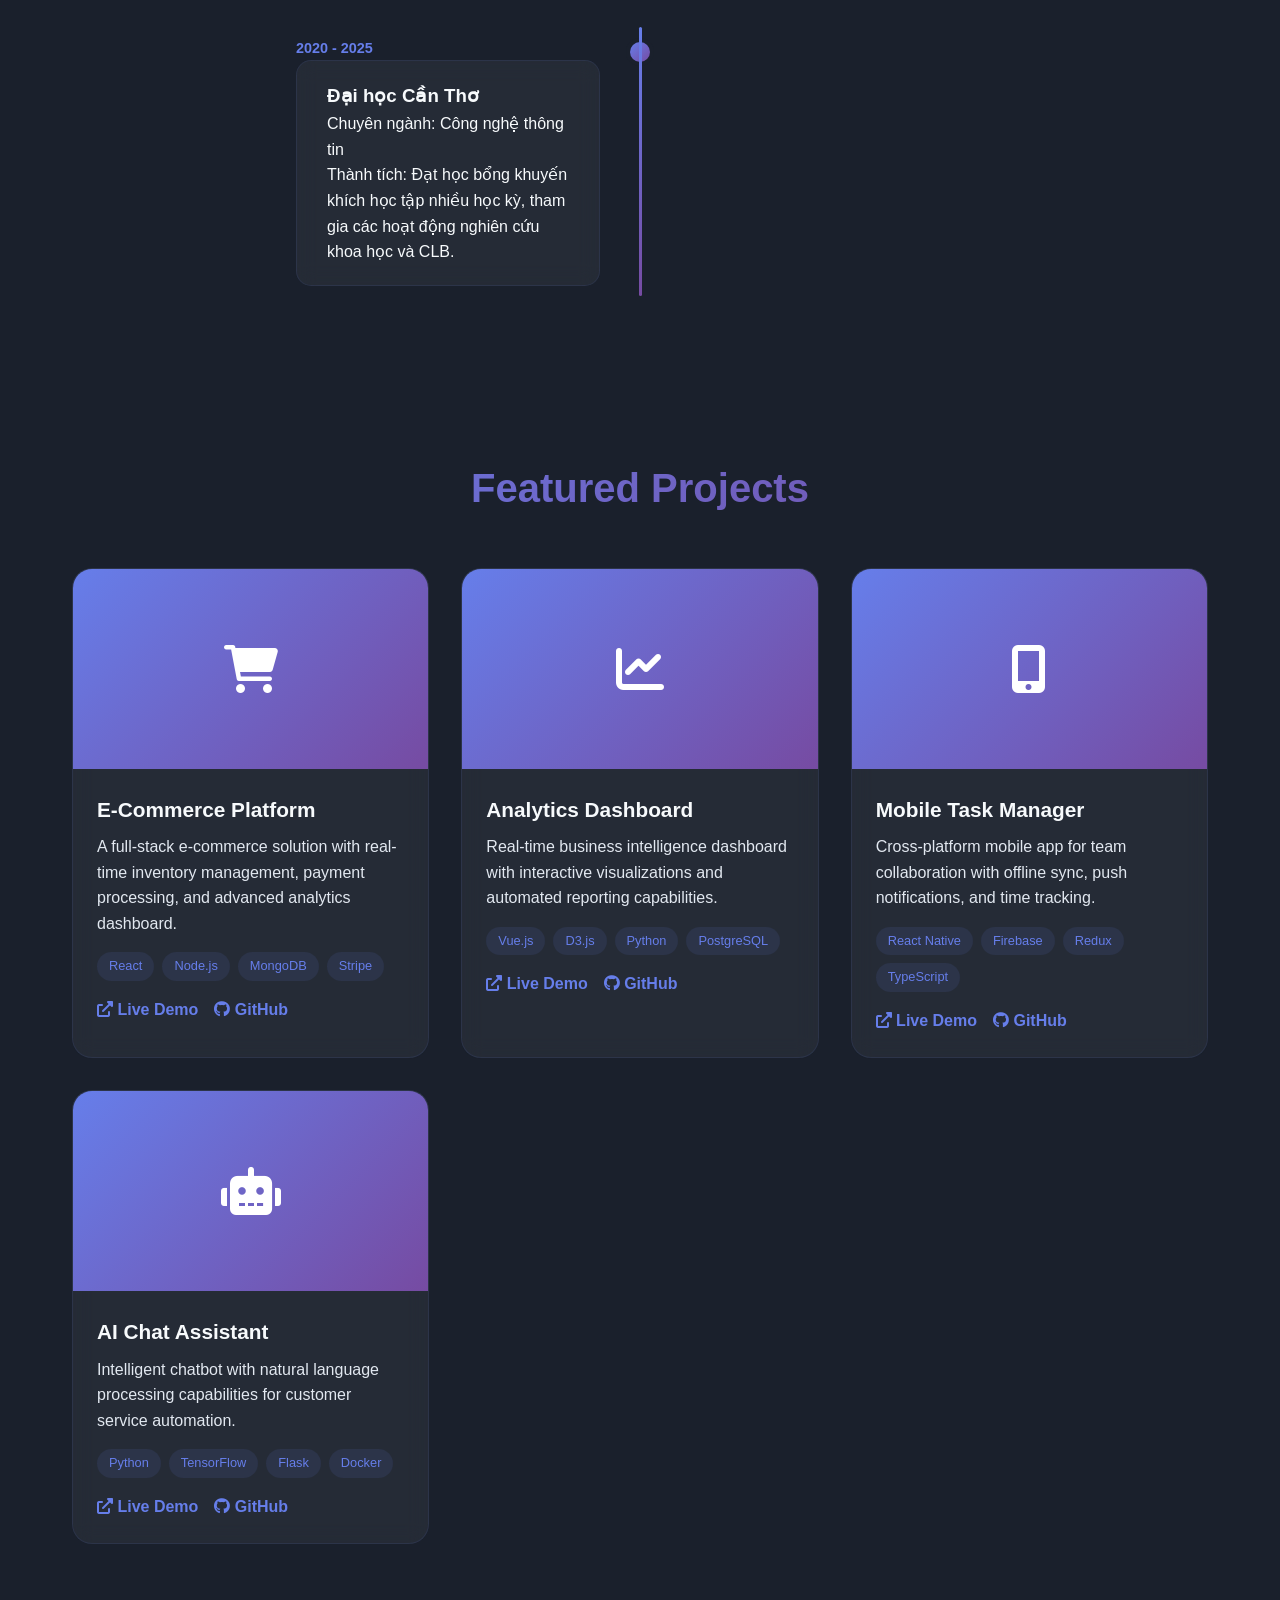
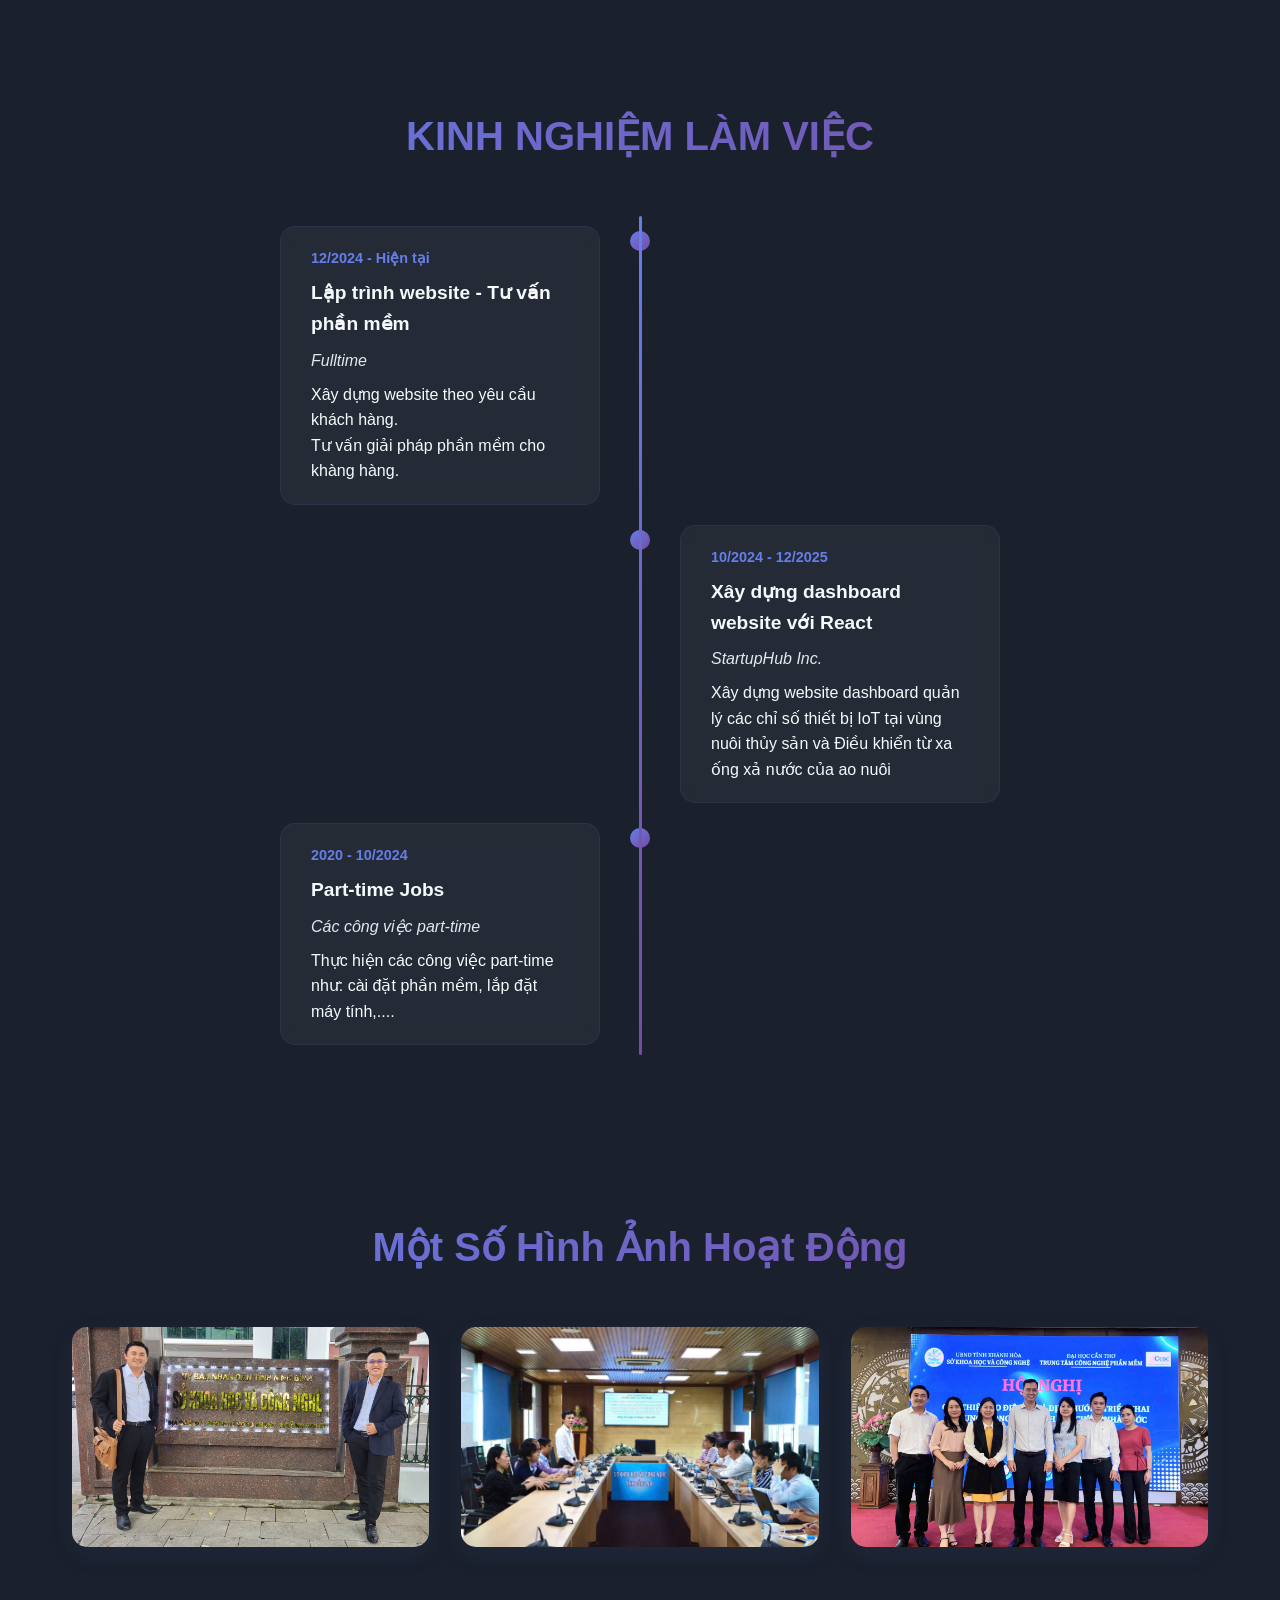
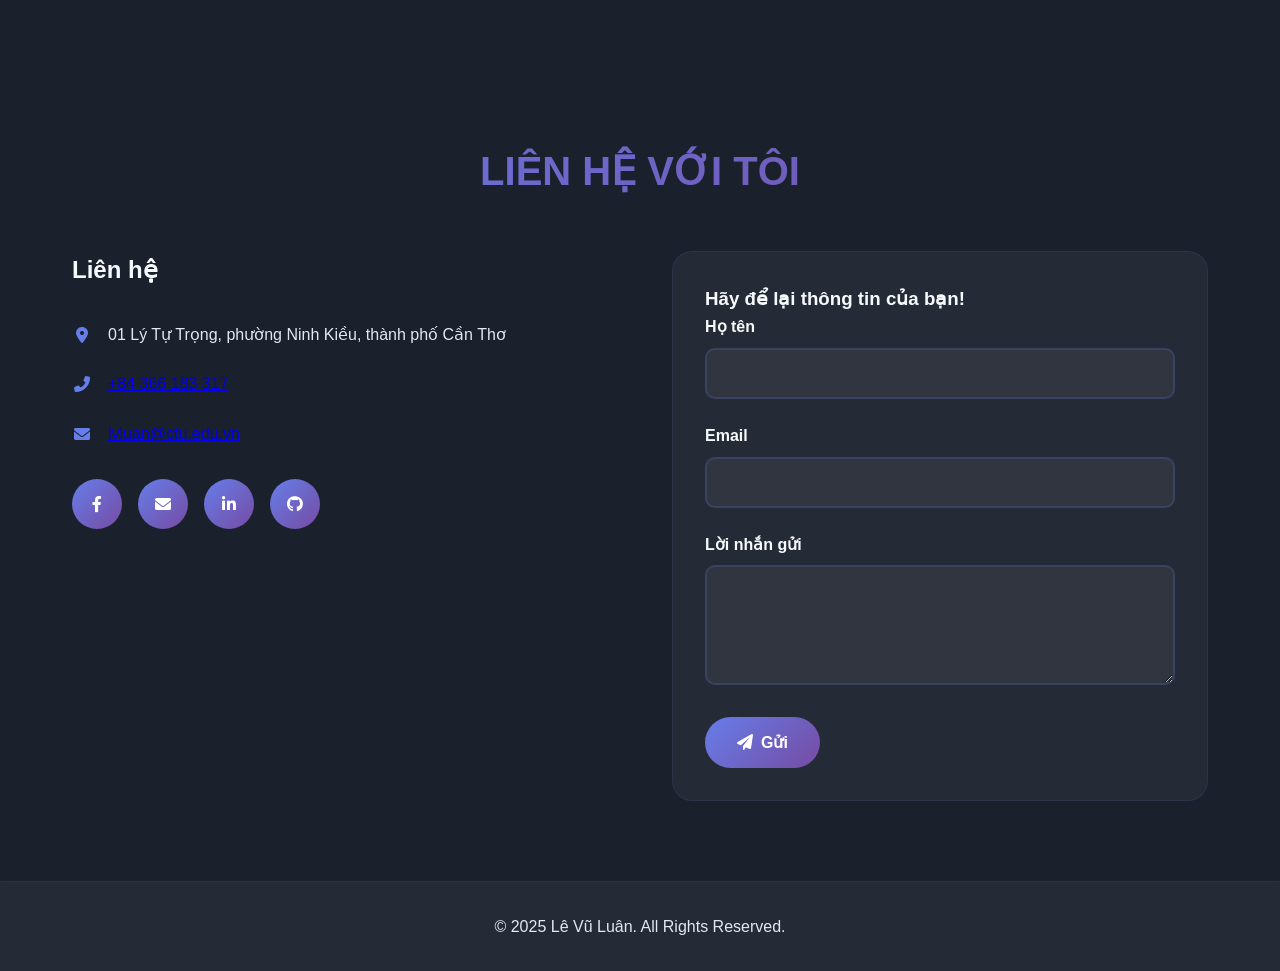
==== commit b579750d: "Update img activity and Update in4 connect to me" ====
--- a/index.html
+++ b/index.html
@@ -261,13 +261,13 @@
                     <h2 class="section-title">Một Số Hình Ảnh Hoạt Động</h2>
                     <div class="activities-grid">
                         <div class="activity-img">
-                            <img src="assets/img/activity1.jpg" alt="Hoạt động 1">
+                            <img src="assets/img/active1.jpg" alt="Hoạt động 1">
                         </div>
                         <div class="activity-img">
-                            <img src="assets/img/activity2.jpg" alt="Hoạt động 2">
+                            <img src="assets/img/active2.jpg" alt="Hoạt động 2">
                         </div>
                         <div class="activity-img">
-                            <img src="assets/img/activity3.jpg" alt="Hoạt động 3">
+                            <img src="assets/img/active3.jpg" alt="Hoạt động 3">
                         </div>
                     </div>
                 </div>
@@ -275,62 +275,70 @@
 
             <!-- Contact Section -->
             <section id="contact">
-                <div class="container">
-                    <h2 class="section-title">LIÊN HỆ VỚI TÔI</h2>
-                    <div class="contact-content">
-                        <div class="contact-info">
-                            <h3>Liên hệ</h3>
-                            <div class="contact-item">
-                                <i class="fas fa-map-marker-alt"></i>
-                                <span>phường Ninh Kiều, thành phố Cần Thơ</span>
-                            </div>
-                            <div class="contact-item">
-                                <i class="fas fa-phone-alt"></i>
-                                <span>+84 366 183 317</span>
-                            </div>
-                            <div class="contact-item">
-                                <i class="fas fa-envelope"></i>
-                                <span>lvluan@ctu.edu.vn</span>
-                            </div>
-                            <div class="social-links">
-                                <a href="https://www.facebook.com/vu.luan.108437/" class="social-link" target="_blank">
-                                    <i class="fab fa-facebook-f"></i>
-                                </a>
-                                <a href="mailto:lvluan@ctu.edu.vn" class="social-link" target="_blank">
-                                    <i class="fas fa-envelope"></i>
-                                </a>
-                                <a href="#" class="social-link" target="_blank">    
-                                    <i class="fab fa-linkedin-in"></i>
-                                </a>
-                                <a href="https://github.com/LVLuan6594" class="social-link" target="_blank">
-                                    <i class="fab fa-github"></i>
-                                </a>
-                            </div>
-                        </div>
-                        <div class="contact-form">
-                            <h3>Hãy để lại thông tin của bạn!</h3>
-                            <form action="#">
-                                <div class="form-group">
-                                    <label for="name">Họ tên</label>
-                                    <input type="text" id="name" name="name" required>
-                                </div>
-                                <div class="form-group">
-                                    <label for="email">Email</label>
-                                    <input type="email" id="email" name="email" required>
-                                </div>
-                                <div class="form-group">
-                                    <label for="message">Lời nhắn gửi</label>
-                                    <textarea id="message" name="message" rows="4" required></textarea>
-                                </div>
-                                <button type="submit" class="btn btn-primary">
-                                    <i class="fas fa-paper-plane"></i>
-                                    Gửi
-                                </button>
-                            </form>
-                        </div>
-                    </div>
-                </div>
-            </section>
+    <div class="container">
+        <h2 class="section-title">LIÊN HỆ VỚI TÔI</h2>
+        <div class="contact-content">
+            <div class="contact-info">
+                <h3>Liên hệ</h3>
+
+                <div class="contact-item">
+                    <i class="fas fa-map-marker-alt"></i>
+                    <span>01 Lý Tự Trọng, phường Ninh Kiều, thành phố Cần Thơ</span>
+                </div>
+
+                <!-- Gọi điện khi click -->
+                <div class="contact-item">
+                    <i class="fas fa-phone-alt"></i>
+                    <a href="tel:+84366183317">+84 366 183 317</a>
+                </div>
+
+                <!-- Mở app email khi click -->
+                <div class="contact-item">
+                    <i class="fas fa-envelope"></i>
+                    <a href="mailto:lvluan@ctu.edu.vn">lvluan@ctu.edu.vn</a>
+                </div>
+
+                <div class="social-links">
+                    <a href="https://www.facebook.com/vu.luan.108437/" class="social-link" target="_blank">
+                        <i class="fab fa-facebook-f"></i>
+                    </a>
+                    <a href="mailto:lvluan@ctu.edu.vn" class="social-link" target="_blank">
+                        <i class="fas fa-envelope"></i>
+                    </a>
+                    <a href="https://www.linkedin.com/in/ken-l-ab175b185/" class="social-link" target="_blank">    
+                        <i class="fab fa-linkedin-in"></i>
+                    </a>
+                    <a href="https://github.com/LVLuan6594" class="social-link" target="_blank">
+                        <i class="fab fa-github"></i>
+                    </a>
+                </div>
+            </div>
+
+            <div class="contact-form">
+                <h3>Hãy để lại thông tin của bạn!</h3>
+                <form action="#">
+                    <div class="form-group">
+                        <label for="name">Họ tên</label>
+                        <input type="text" id="name" name="name" required>
+                    </div>
+                    <div class="form-group">
+                        <label for="email">Email</label>
+                        <input type="email" id="email" name="email" required>
+                    </div>
+                    <div class="form-group">
+                        <label for="message">Lời nhắn gửi</label>
+                        <textarea id="message" name="message" rows="4" required></textarea>
+                    </div>
+                    <button type="submit" class="btn btn-primary">
+                        <i class="fas fa-paper-plane"></i>
+                        Gửi
+                    </button>
+                </form>
+            </div>
+        </div>
+    </div>
+</section>
+
         </main>
 
         <footer>
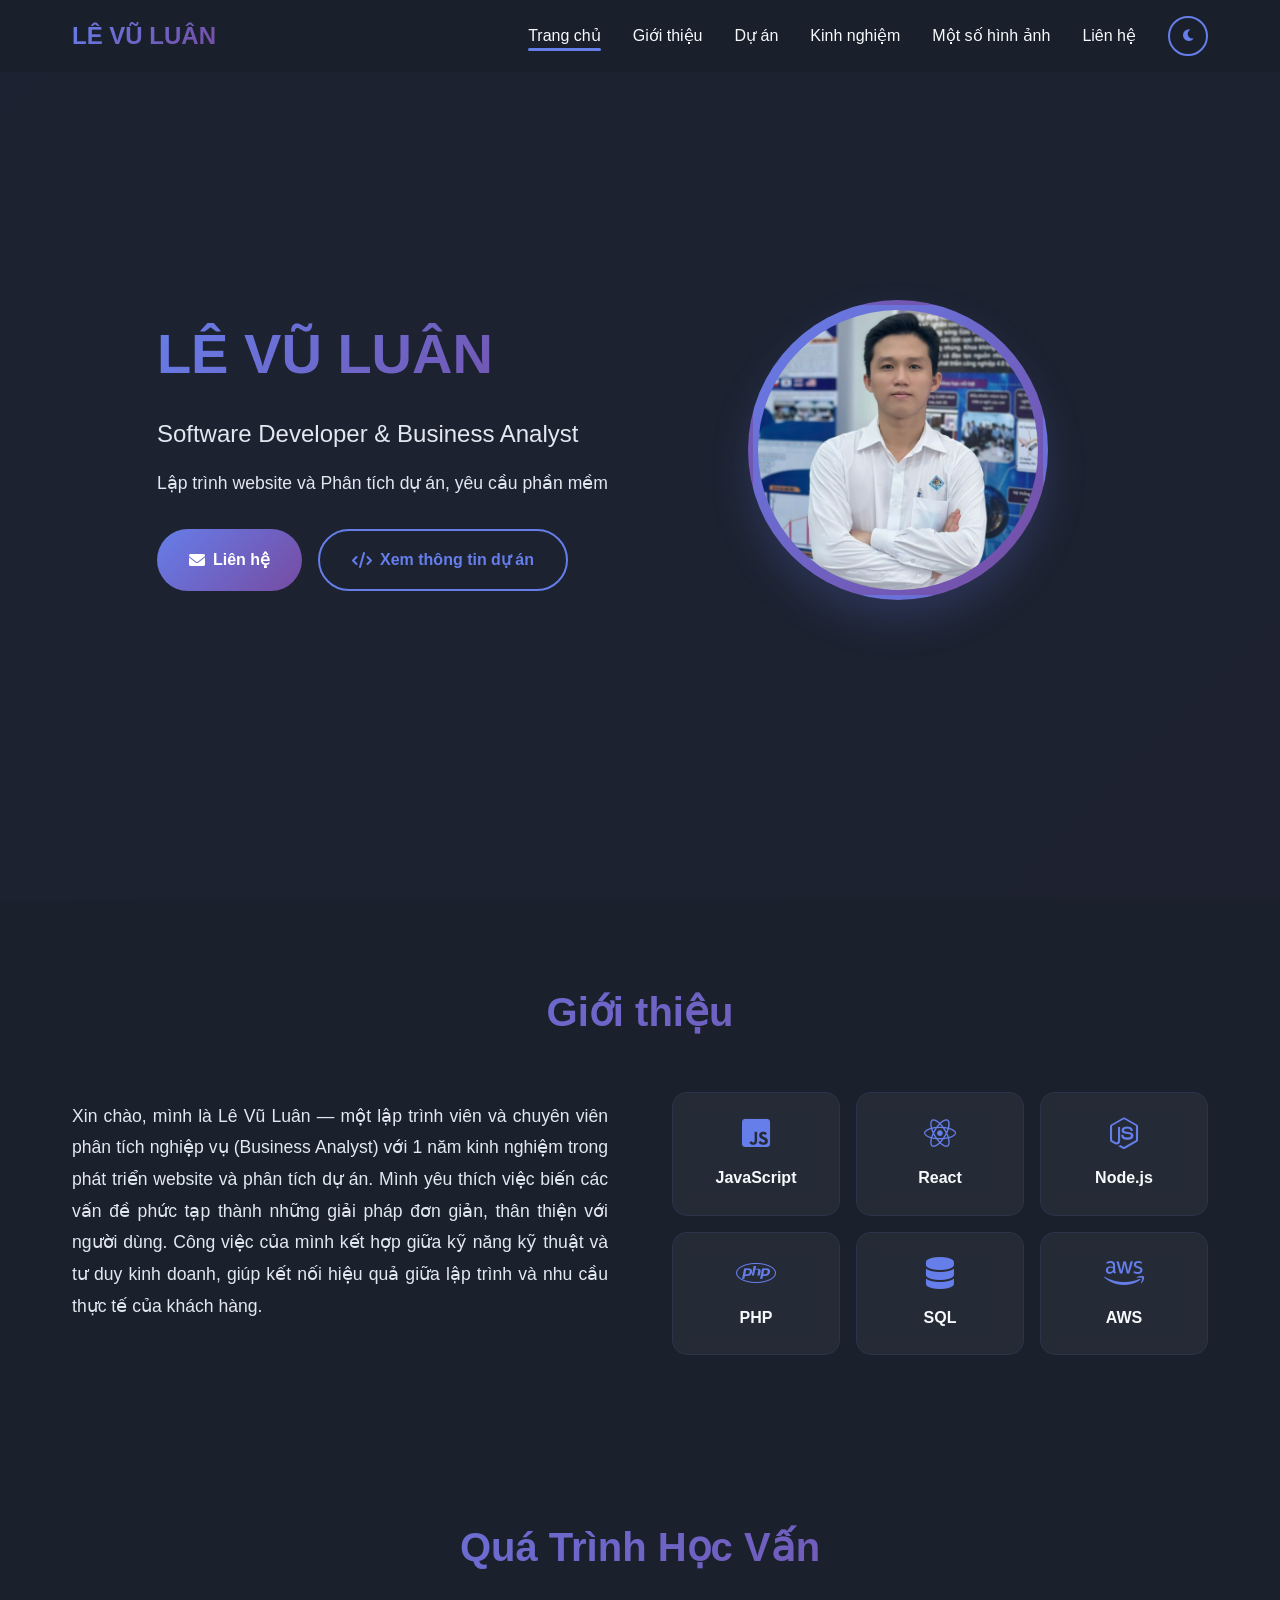
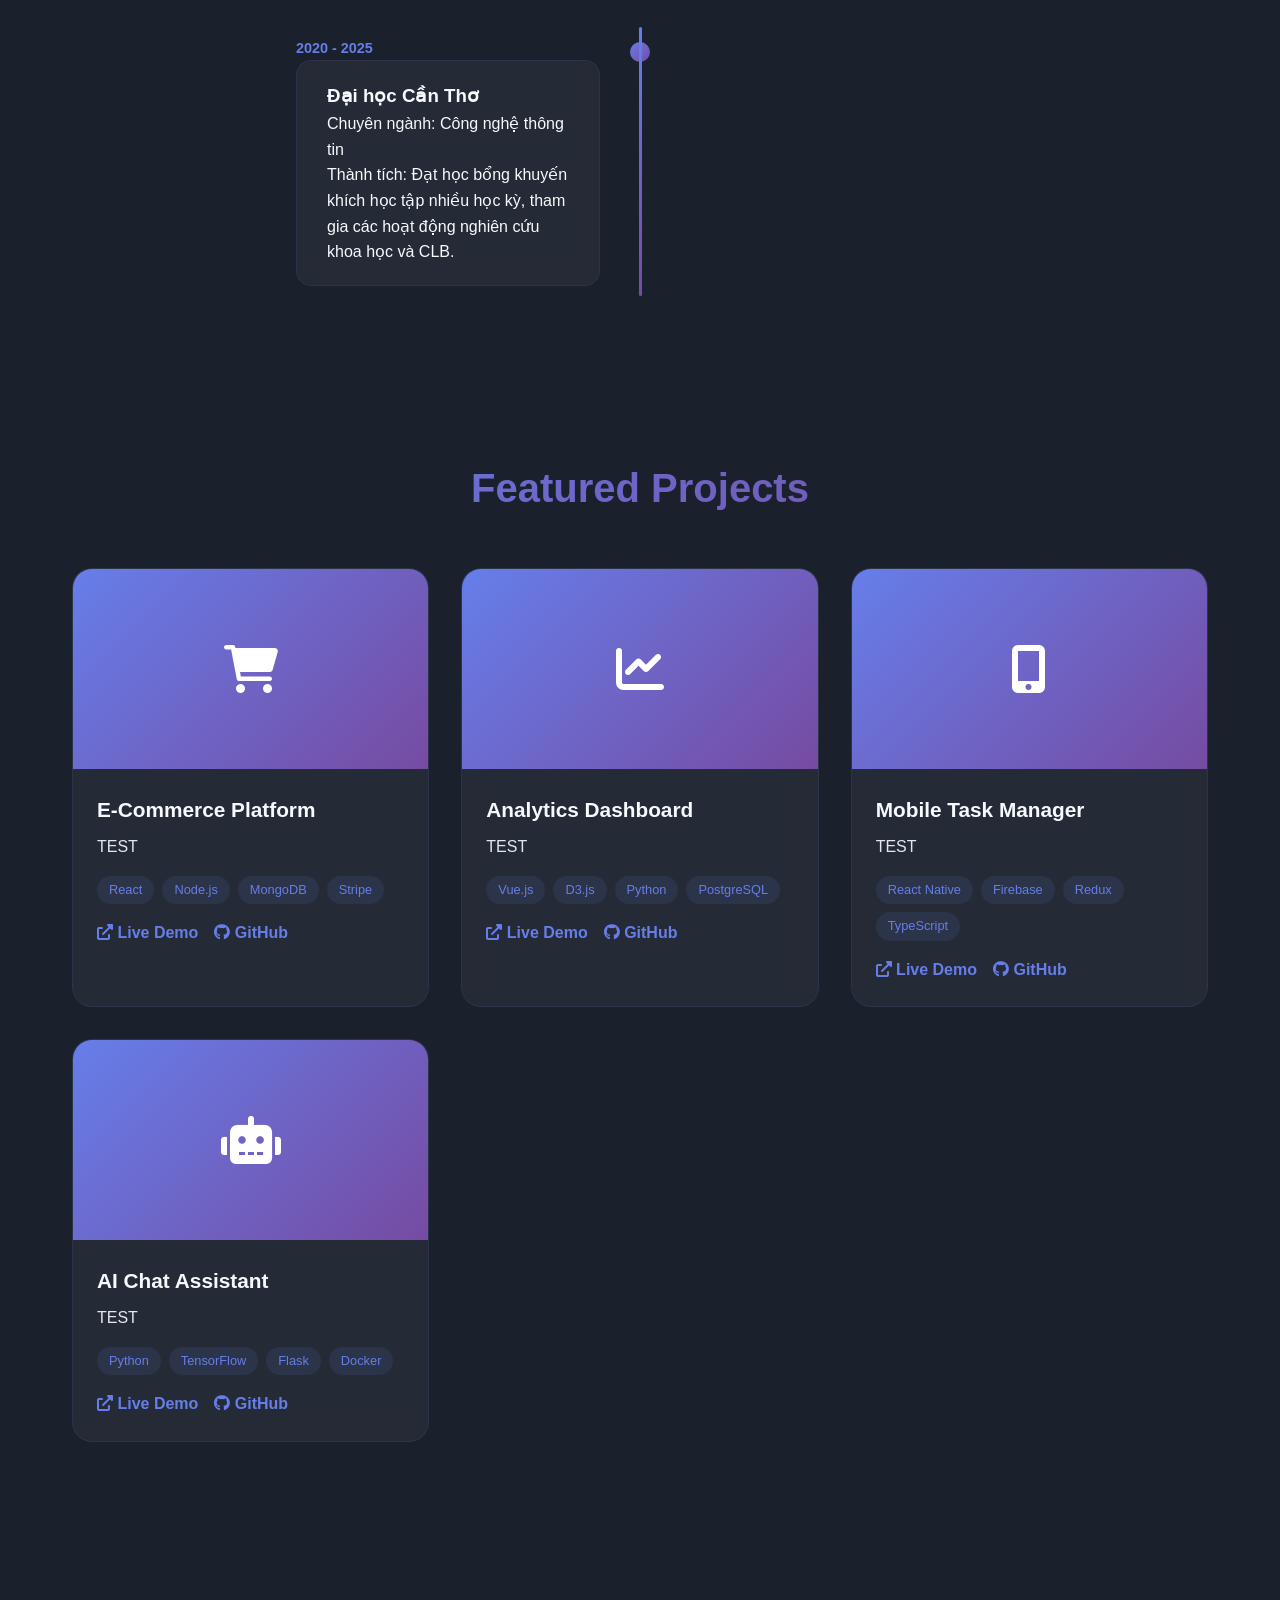
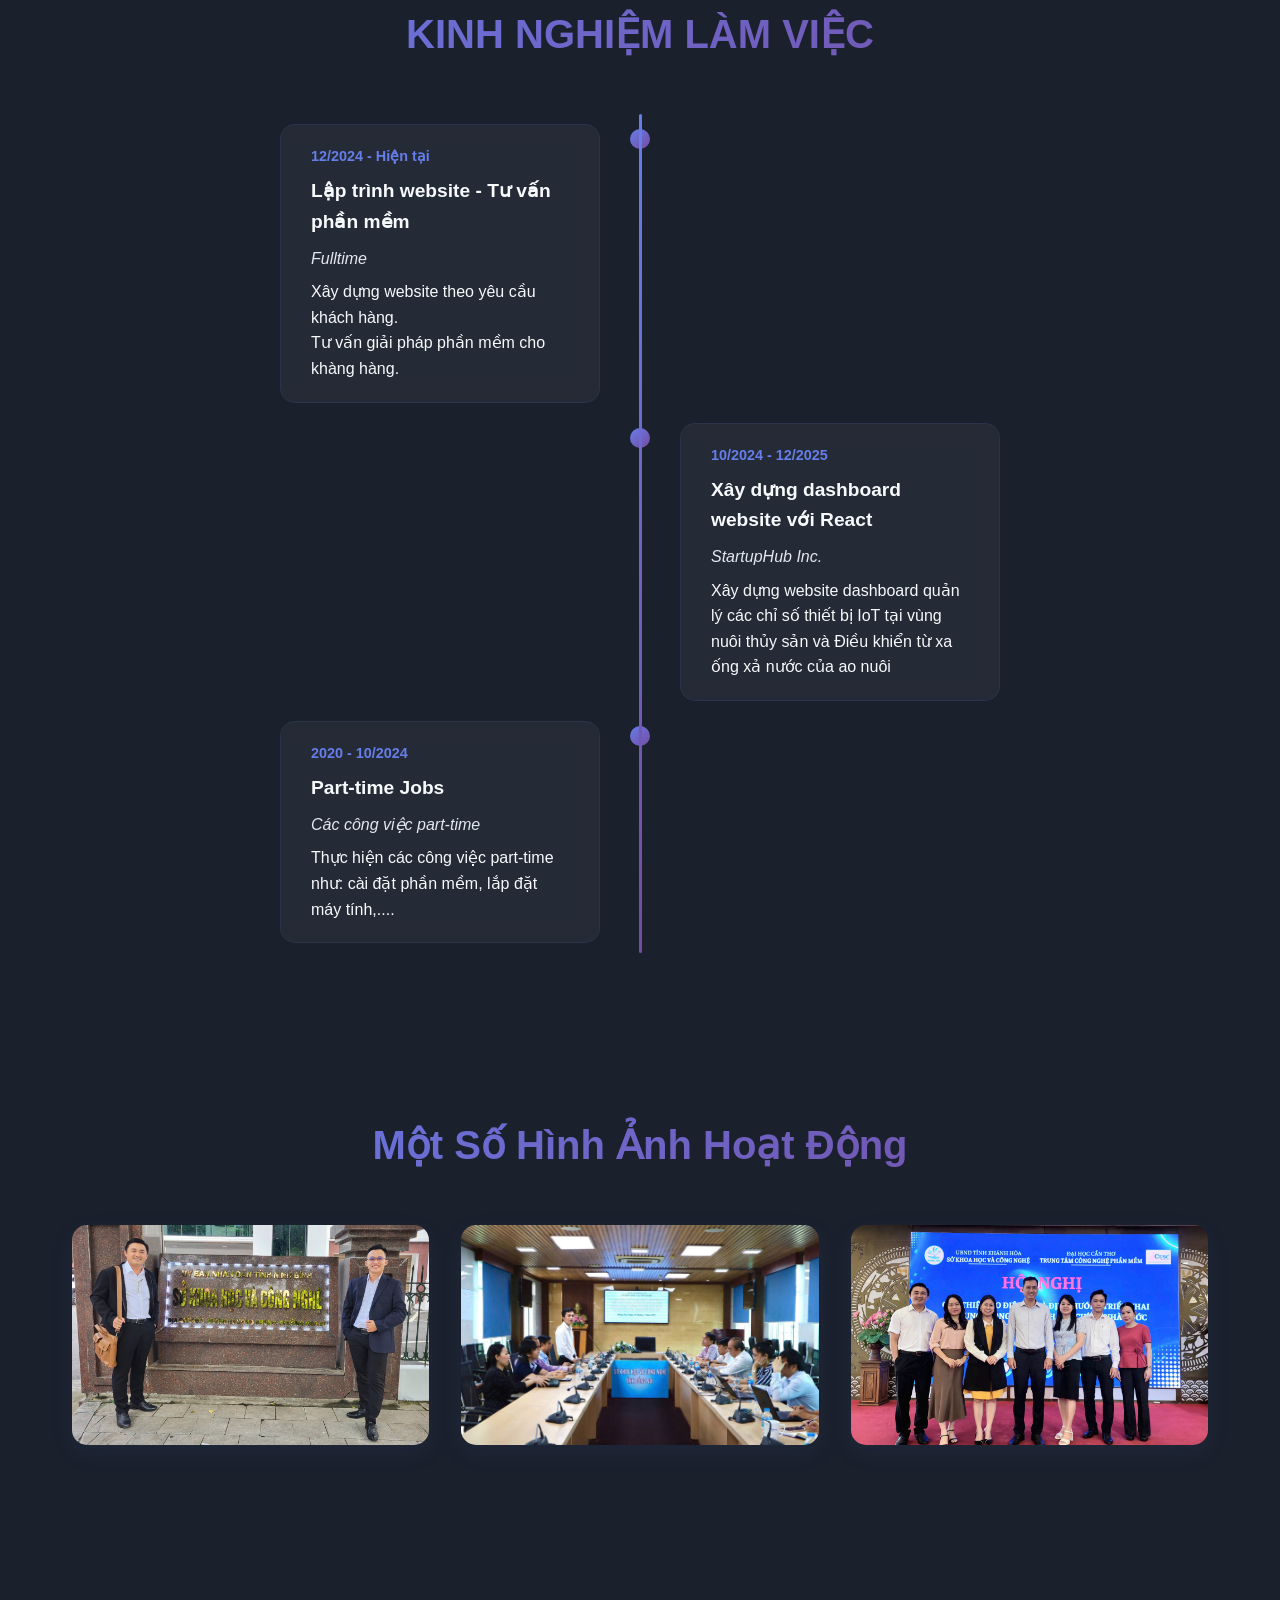
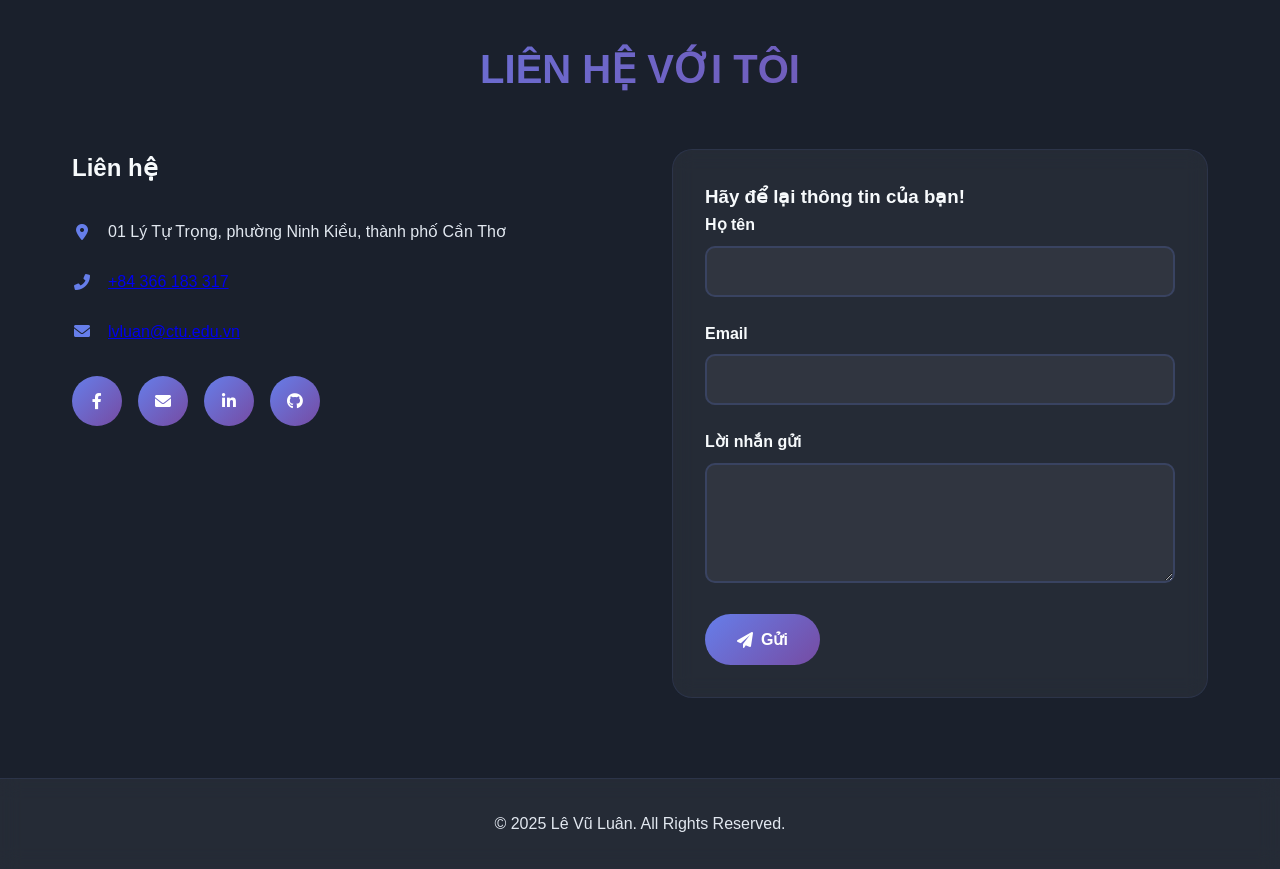
==== commit d8d13020: "Update index.html" ====
--- a/index.html
+++ b/index.html
@@ -133,7 +133,7 @@
                             </div>
                             <div class="project-content">
                                 <h3 class="project-title">E-Commerce Platform</h3>
-                                <p class="project-description">A full-stack e-commerce solution with real-time inventory management, payment processing, and advanced analytics dashboard.</p>
+                                <p class="project-description">TEST</p>
                                 <div class="project-tech">
                                     <span class="tech-tag">React</span>
                                     <span class="tech-tag">Node.js</span>
@@ -153,7 +153,7 @@
                             </div>
                             <div class="project-content">
                                 <h3 class="project-title">Analytics Dashboard</h3>
-                                <p class="project-description">Real-time business intelligence dashboard with interactive visualizations and automated reporting capabilities.</p>
+                                <p class="project-description">TEST</p>
                                 <div class="project-tech">
                                     <span class="tech-tag">Vue.js</span>
                                     <span class="tech-tag">D3.js</span>
@@ -173,7 +173,7 @@
                             </div>
                             <div class="project-content">
                                 <h3 class="project-title">Mobile Task Manager</h3>
-                                <p class="project-description">Cross-platform mobile app for team collaboration with offline sync, push notifications, and time tracking.</p>
+                                <p class="project-description">TEST</p>
                                 <div class="project-tech">
                                     <span class="tech-tag">React Native</span>
                                     <span class="tech-tag">Firebase</span>
@@ -193,7 +193,7 @@
                             </div>
                             <div class="project-content">
                                 <h3 class="project-title">AI Chat Assistant</h3>
-                                <p class="project-description">Intelligent chatbot with natural language processing capabilities for customer service automation.</p>
+                                <p class="project-description">TEST</p>
                                 <div class="project-tech">
                                     <span class="tech-tag">Python</span>
                                     <span class="tech-tag">TensorFlow</span>
@@ -348,4 +348,4 @@
         </footer>
     <script src="./assets/javascript/script.js"></script>
     </body>
-    </html>+    </html>
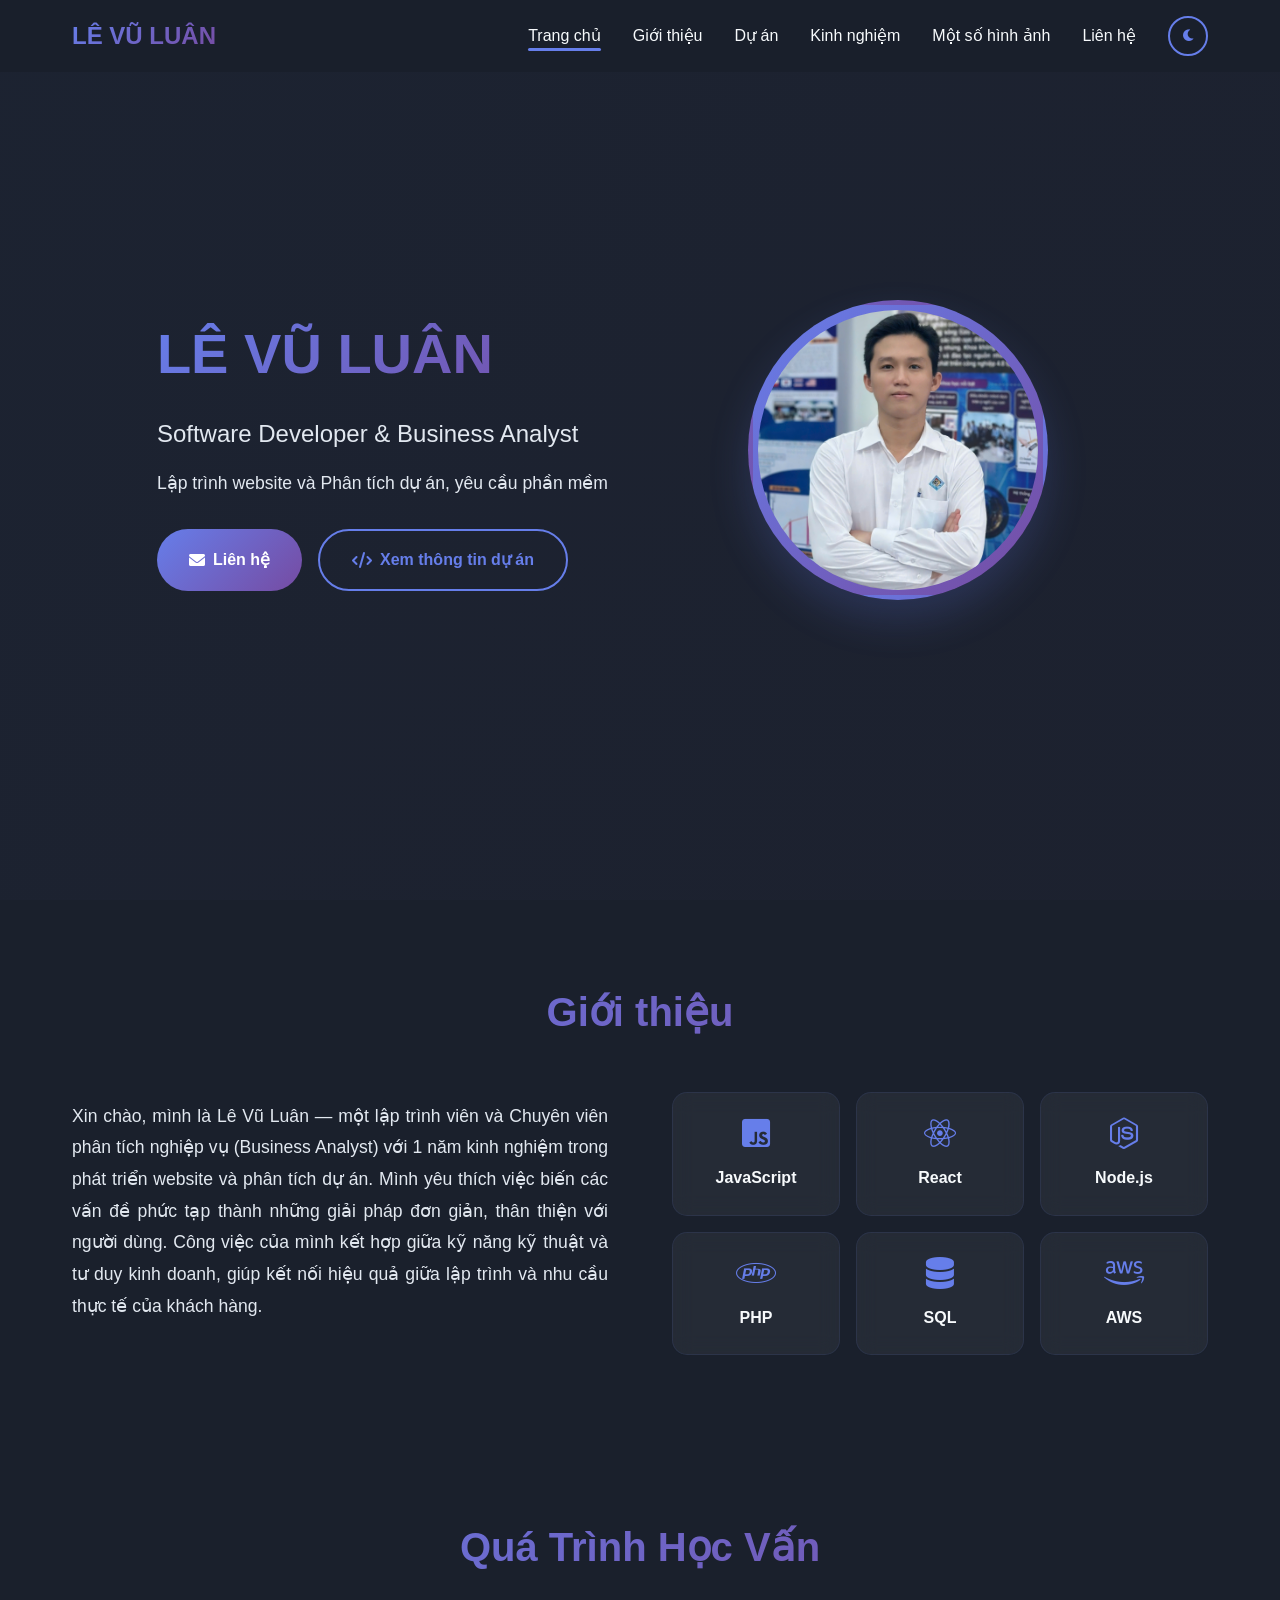
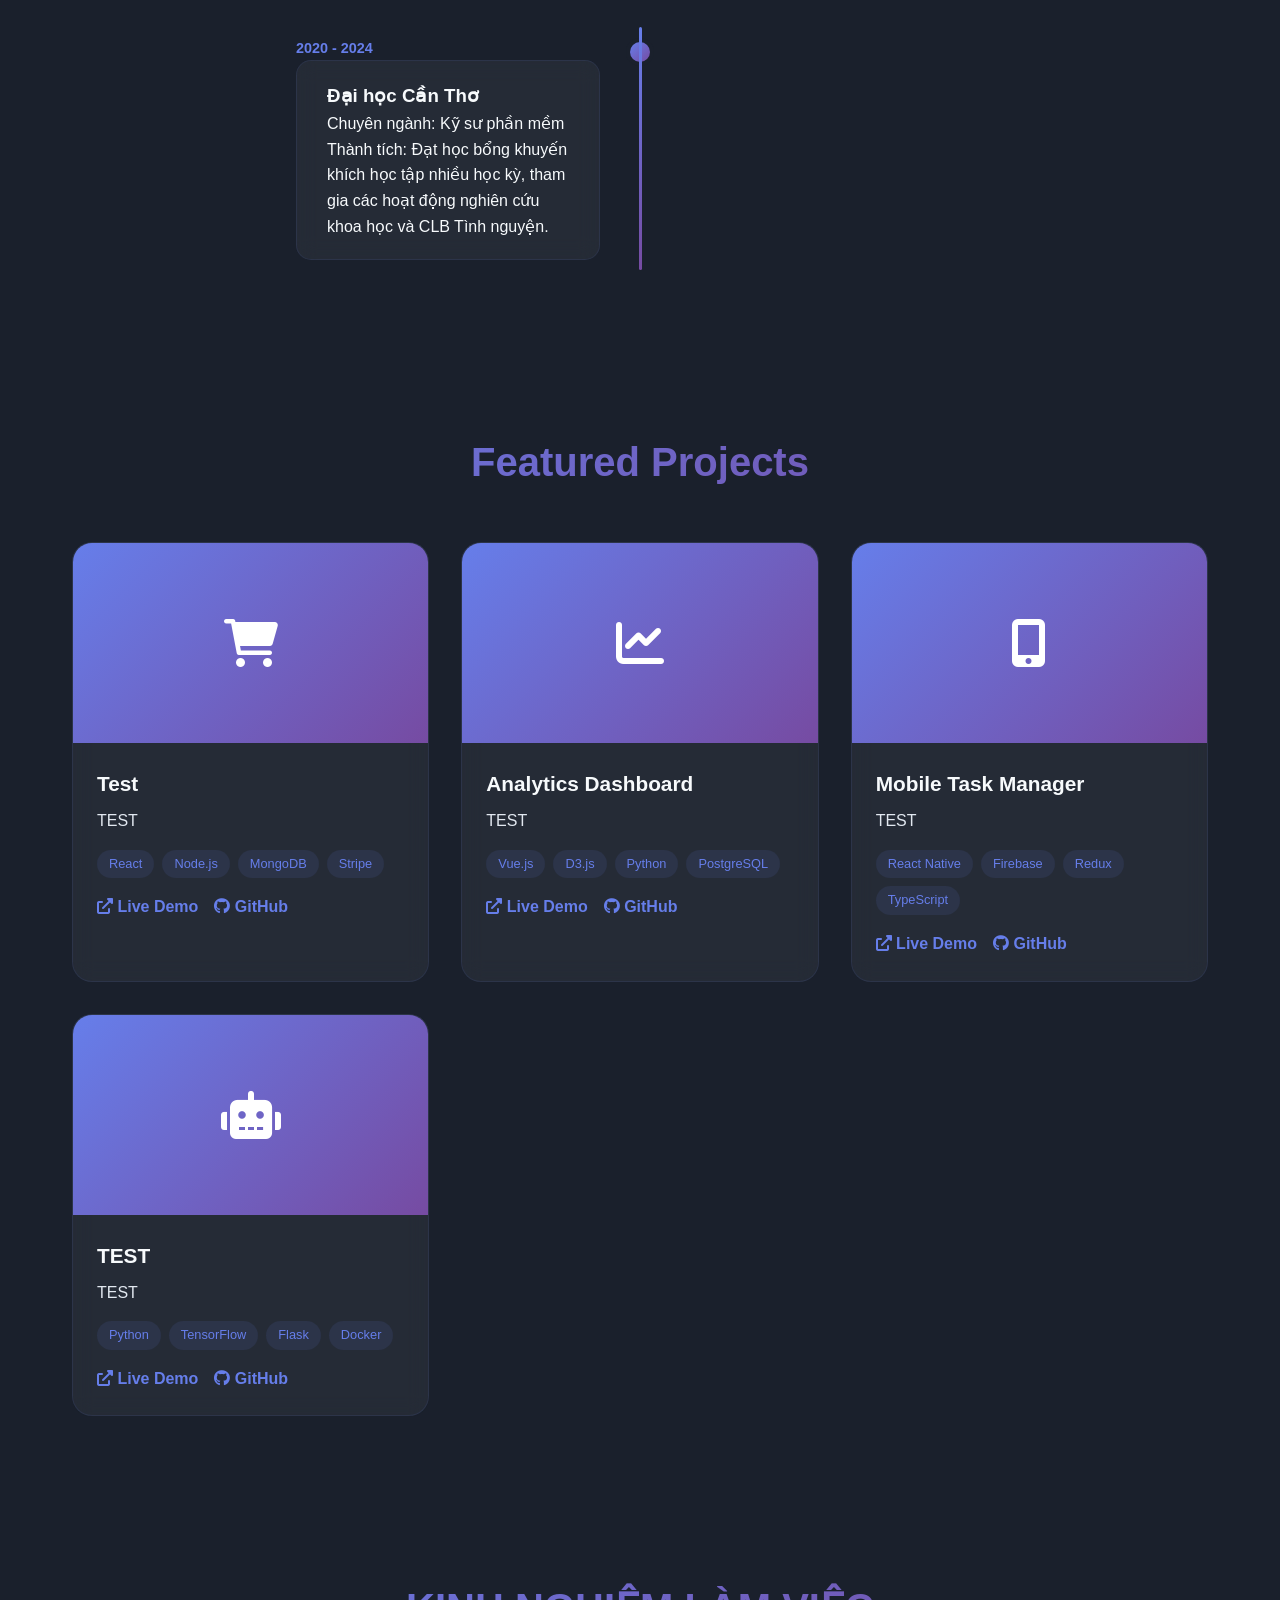
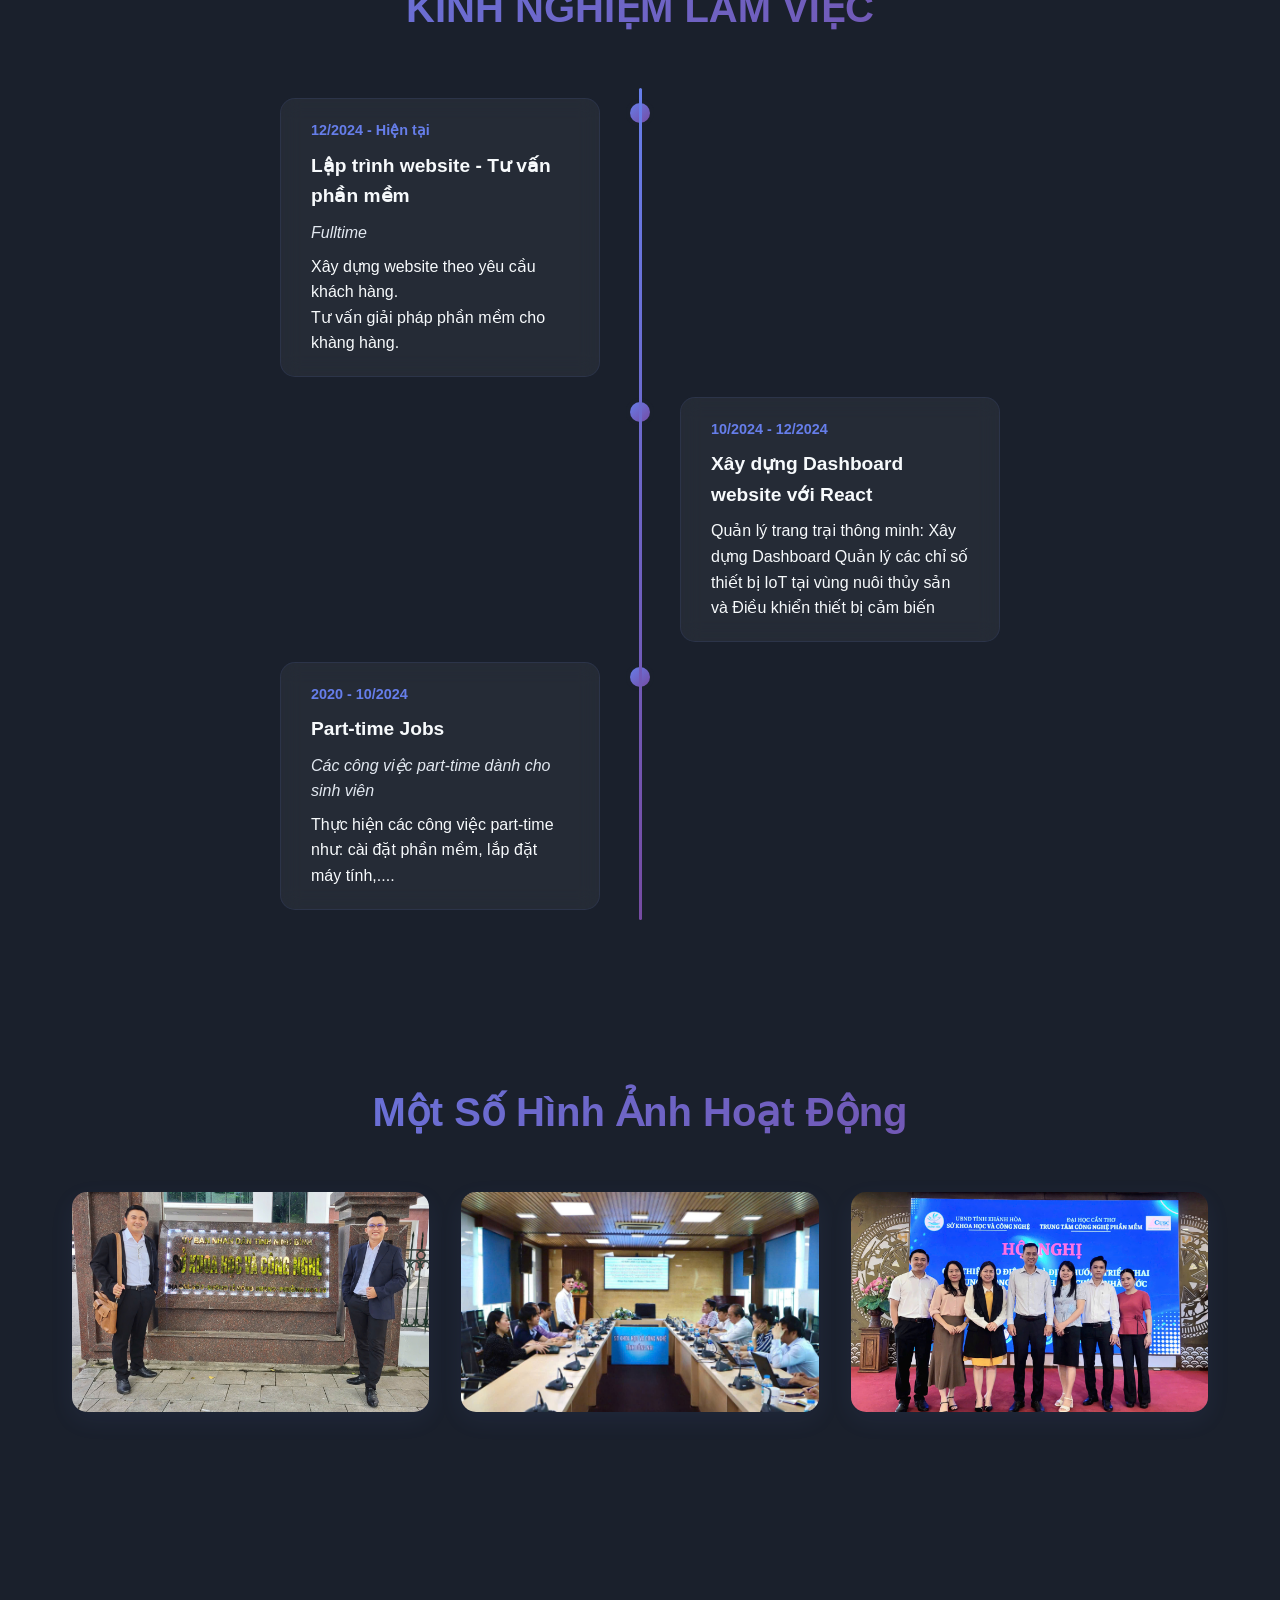
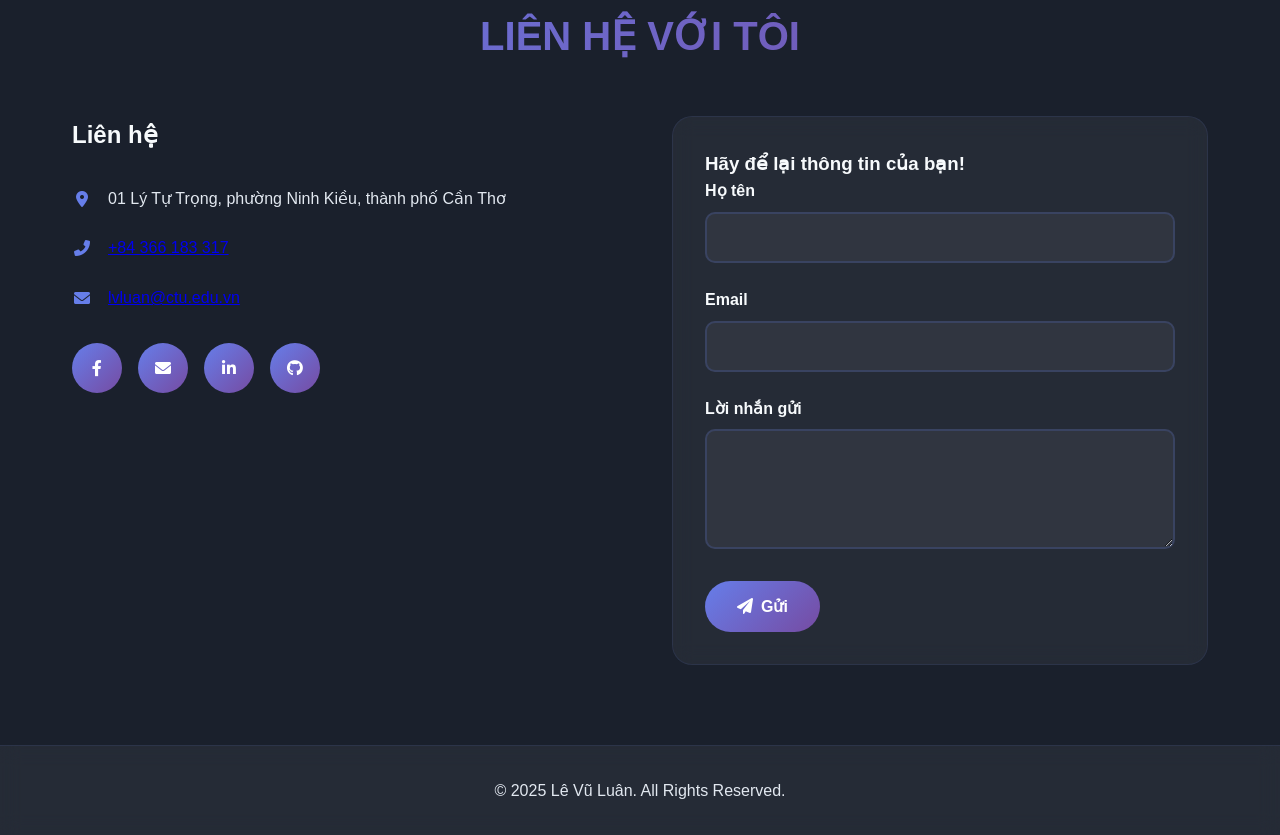
==== commit 89b15a17: "Update index.html" ====
--- a/index.html
+++ b/index.html
@@ -71,7 +71,7 @@
                     <h2 class="section-title">Giới thiệu</h2>
                     <div class="about-content">
                         <div class="about-text">
-                            <p>Xin chào, mình là Lê Vũ Luân — một lập trình viên và chuyên viên phân tích nghiệp vụ (Business Analyst) với 1 năm kinh nghiệm trong phát triển website và phân tích dự án.
+                            <p>Xin chào, mình là Lê Vũ Luân — một lập trình viên và Chuyên viên phân tích nghiệp vụ (Business Analyst) với 1 năm kinh nghiệm trong phát triển website và phân tích dự án.
     Mình yêu thích việc biến các vấn đề phức tạp thành những giải pháp đơn giản, thân thiện với người dùng. Công việc của mình kết hợp giữa kỹ năng kỹ thuật và tư duy kinh doanh, giúp kết nối hiệu quả giữa lập trình và nhu cầu thực tế của khách hàng.</p>
                         </div>
                         <div class="skills-grid">
@@ -110,11 +110,11 @@
                     <h2 class="section-title">Quá Trình Học Vấn</h2>
                     <div class="education-timeline">
                         <div class="education-item">
-                            <div class="education-date">2020 - 2025</div>
+                            <div class="education-date">2020 - 2024</div>
                             <div class="education-content">
                                 <h3>Đại học Cần Thơ</h3>
-                                <p>Chuyên ngành: Công nghệ thông tin</p>
-                                <p>Thành tích: Đạt học bổng khuyến khích học tập nhiều học kỳ, tham gia các hoạt động nghiên cứu khoa học và CLB.</p>
+                                <p>Chuyên ngành: Kỹ sư phần mềm</p>
+                                <p>Thành tích: Đạt học bổng khuyến khích học tập nhiều học kỳ, tham gia các hoạt động nghiên cứu khoa học và CLB Tình nguyện.</p>
                             </div>
                         </div>
                         <!-- Bạn có thể thêm nhiều education-item nếu muốn -->
@@ -132,7 +132,7 @@
                                 <i class="fas fa-shopping-cart"></i>
                             </div>
                             <div class="project-content">
-                                <h3 class="project-title">E-Commerce Platform</h3>
+                                <h3 class="project-title">Test</h3>
                                 <p class="project-description">TEST</p>
                                 <div class="project-tech">
                                     <span class="tech-tag">React</span>
@@ -141,8 +141,8 @@
                                     <span class="tech-tag">Stripe</span>
                                 </div>
                                 <div class="project-links">
-                                    <a href="#" target="_blank"><i class="fas fa-external-link-alt"></i> Live Demo</a>
-                                    <a href="#" target="_blank"><i class="fab fa-github"></i> GitHub</a>
+                                    <a href="" target="_blank"><i class="fas fa-external-link-alt"></i> Live Demo</a>
+                                    <a href="https://github.com/LVLuan6594" target="_blank"><i class="fab fa-github"></i> GitHub</a>
                                 </div>
                             </div>
                         </div>
@@ -192,7 +192,7 @@
                                 <i class="fas fa-robot"></i>
                             </div>
                             <div class="project-content">
-                                <h3 class="project-title">AI Chat Assistant</h3>
+                                <h3 class="project-title">TEST</h3>
                                 <p class="project-description">TEST</p>
                                 <div class="project-tech">
                                     <span class="tech-tag">Python</span>
@@ -227,10 +227,10 @@
 
                         <div class="timeline-item">
                             <div class="timeline-content">
-                                <div class="timeline-date">10/2024 - 12/2025</div>
-                                <h3 class="timeline-title">Xây dựng dashboard website với React</h3>
-                                <p class="timeline-company">StartupHub Inc.</p>
-                                <p>Xây dựng website dashboard quản lý các chỉ số thiết bị IoT tại vùng nuôi thủy sản và Điều khiển từ xa ống xả nước của ao nuôi</p>
+                                <div class="timeline-date">10/2024 - 12/2024</div>
+                                <h3 class="timeline-title">Xây dựng Dashboard website với React</h3>
+<!--                                 <p class="timeline-company">StartupHub Inc.</p> -->
+                                <p>Quản lý trang trại thông minh: Xây dựng Dashboard Quản lý các chỉ số thiết bị IoT tại vùng nuôi thủy sản và Điều khiển thiết bị cảm biến</p>
                             </div>
                         </div>
 
@@ -238,7 +238,7 @@
                             <div class="timeline-content">
                                 <div class="timeline-date">2020 - 10/2024</div>
                                 <h3 class="timeline-title">Part-time Jobs</h3>
-                                <p class="timeline-company">Các công việc part-time</p>
+                                <p class="timeline-company">Các công việc part-time dành cho sinh viên</p>
                                 <p>Thực hiện các công việc part-time như: cài đặt phần mềm, lắp đặt máy tính,....</p>
                             </div>
                         </div>
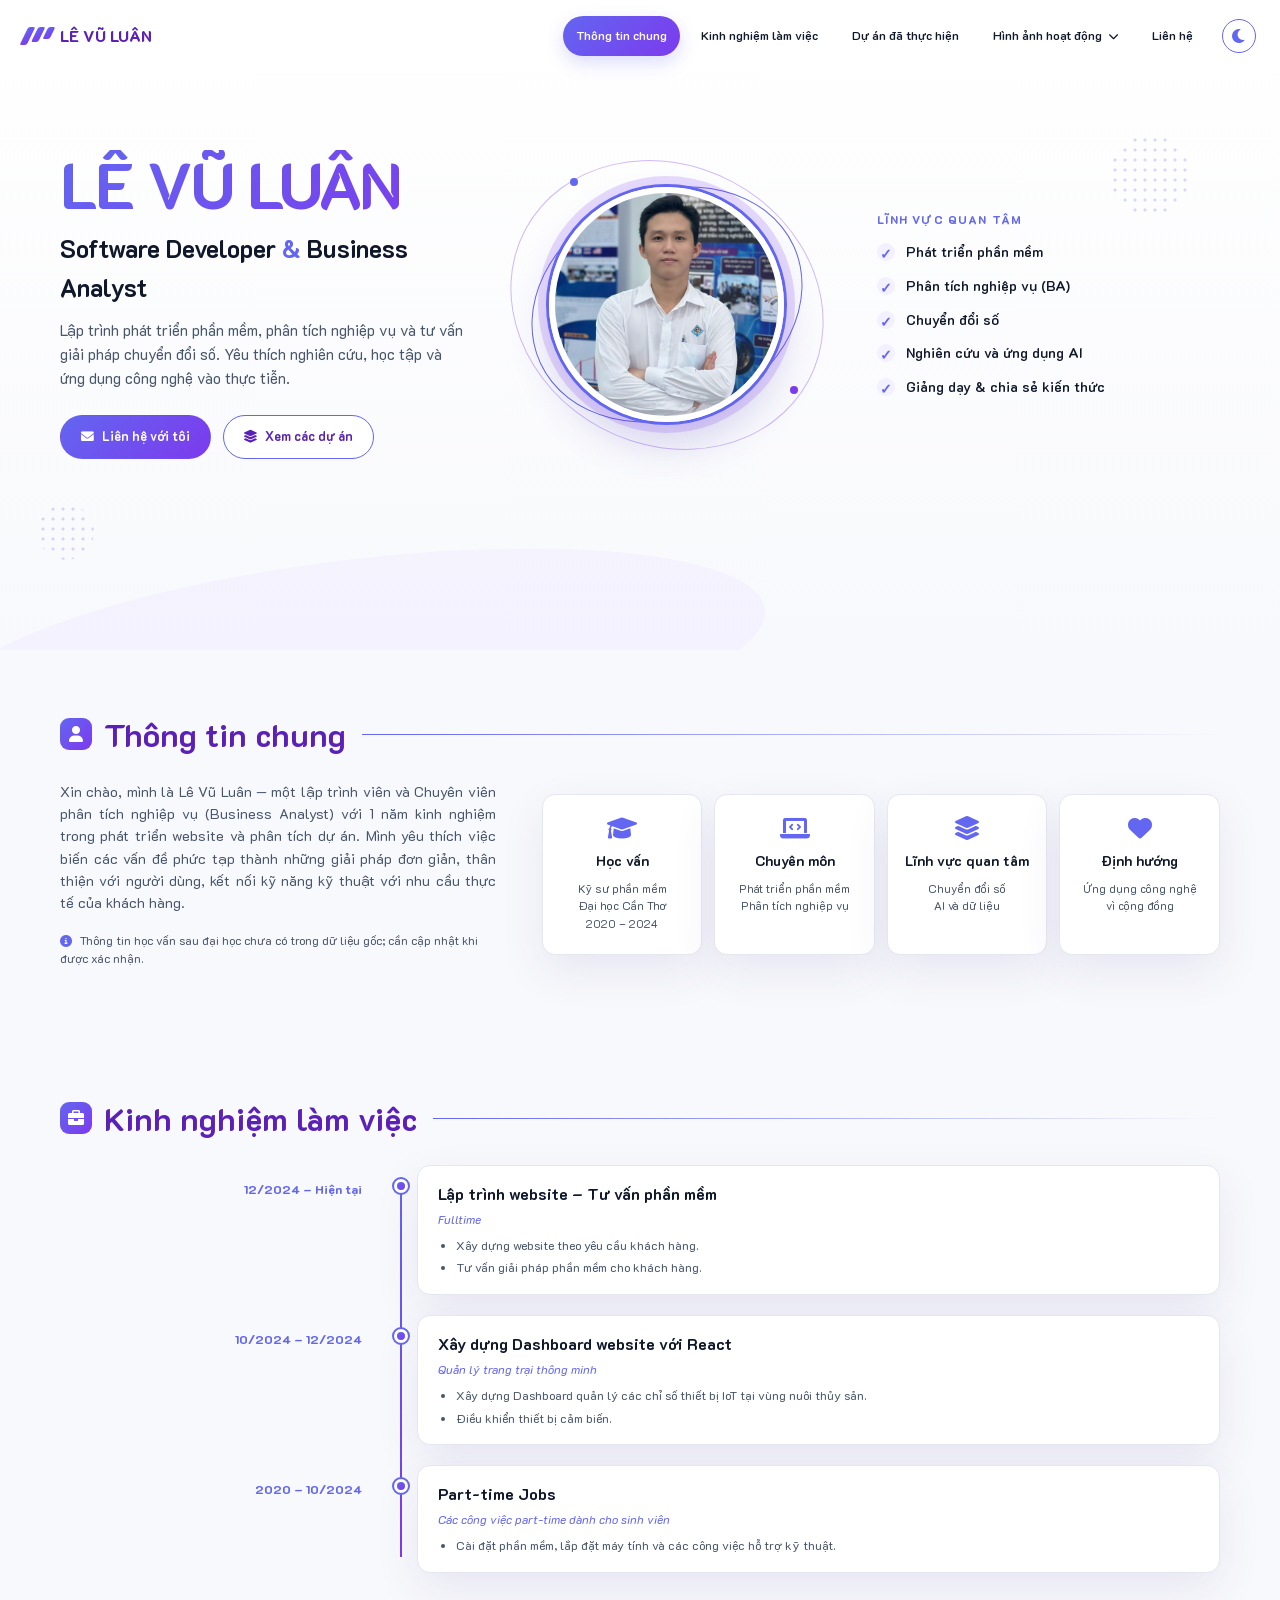
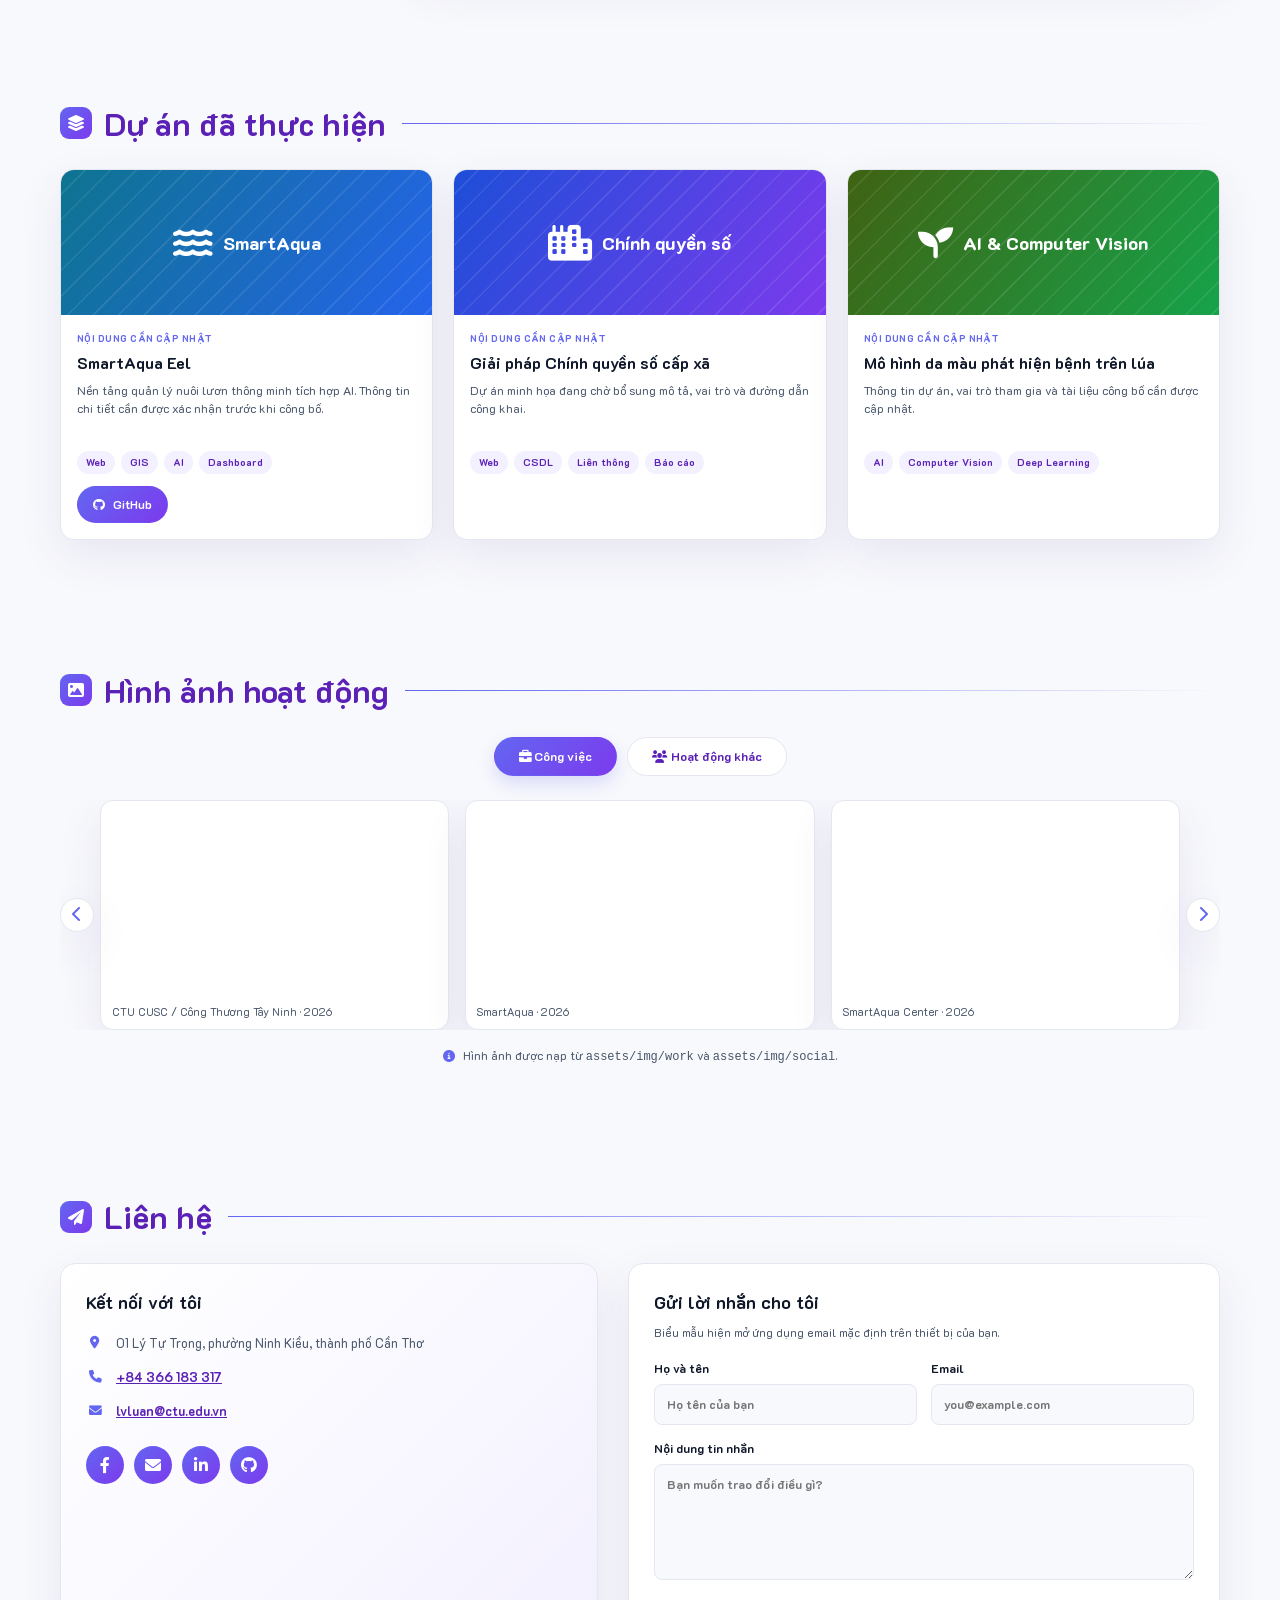
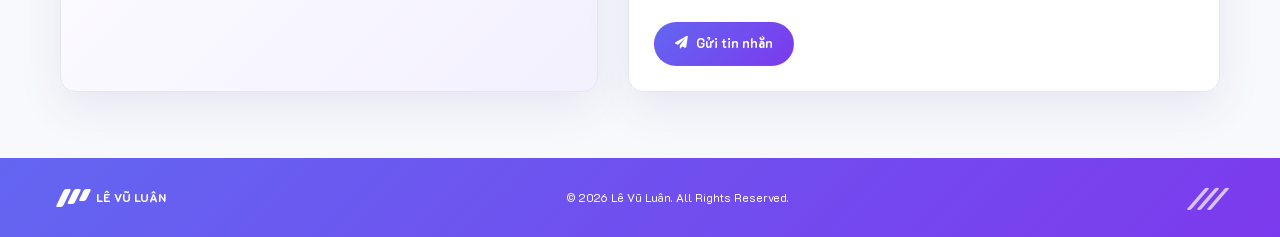
==== commit b8c65db2: "Update website" ====
--- a/index.html
+++ b/index.html
@@ -1,351 +1,58 @@
-<!DOCTYPE html>
-<html lang="en">
-<head>
-    <meta charset="UTF-8">
-    <meta name="viewport" content="width=device-width, initial-scale=1.0">
-    <title>Lê Vũ Luân</title>
-    <link href="https://cdnjs.cloudflare.com/ajax/libs/font-awesome/6.0.0/css/all.min.css" rel="stylesheet">
-    <link rel="stylesheet" href="./assets/css/style.css">
-</head>
-    <body>
-        <div class="loading-screen">
-            <div class="loading-text">XIN CHÀO</div>
-        </div>
+<!doctype html>
+<html lang="vi">
+  <head>
+    <meta charset="UTF-8" />
+    <meta name="viewport" content="width=device-width, initial-scale=1.0" />
+    <meta name="description" content="Portfolio cá nhân của Lê Vũ Luân - Software Developer và Business Analyst." />
+    <meta name="theme-color" content="#6366f1" />
+    <meta property="og:title" content="Lê Vũ Luân | Software Developer & Business Analyst" />
+    <meta property="og:description" content="Lập trình phát triển phần mềm, phân tích nghiệp vụ và tư vấn giải pháp công nghệ." />
+    <meta property="og:type" content="website" />
+    <meta property="og:image" content="./assets/img/avatar.jpg" />
+    <title>Lê Vũ Luân | Software Developer & Business Analyst</title>
+    <link rel="icon" type="image/jpeg" href="./assets/img/avatar.jpg" />
+    <link rel="preconnect" href="https://cdnjs.cloudflare.com" />
+    <link href="https://cdnjs.cloudflare.com/ajax/libs/font-awesome/6.0.0/css/all.min.css" rel="stylesheet" />
+    <link rel="stylesheet" href="./assets/css/style.css" />
+  </head>
+  <body>
+    <div class="loading-screen" aria-hidden="true"><span>XIN CHÀO</span></div>
+    <div class="scroll-progress" aria-hidden="true"></div>
+    <header class="site-header" id="siteHeader">
+      <nav class="nav-container" aria-label="Điều hướng chính">
+        <a class="brand" href="#home" aria-label="Về đầu trang"><span class="brand-mark" aria-hidden="true"><i></i><i></i><i></i></span><span>LÊ VŨ LUÂN</span></a>
+        <button class="nav-toggle" id="navToggle" type="button" aria-label="Mở menu" aria-expanded="false" aria-controls="navLinks"><span></span><span></span><span></span></button>
+        <ul class="nav-links" id="navLinks">
+          <li><a href="#about">Thông tin chung</a></li>
+          <li><a href="#experience">Kinh nghiệm làm việc</a></li>
+          <li><a href="#projects">Dự án đã thực hiện</a></li>
+          <li class="nav-dropdown"><button class="dropdown-toggle" type="button" aria-expanded="false" aria-haspopup="true">Hình ảnh hoạt động <i class="fas fa-chevron-down" aria-hidden="true"></i></button><ul class="dropdown-menu" aria-label="Nhóm hình ảnh"><li><button type="button" data-gallery-tab="work"><i class="fas fa-briefcase" aria-hidden="true"></i> Công việc</button></li><li><button type="button" data-gallery-tab="social"><i class="fas fa-users" aria-hidden="true"></i> Hoạt động khác</button></li></ul></li>
+          <li><a href="#contact">Liên hệ</a></li>
+          <li><button class="theme-toggle" id="themeToggle" type="button" aria-label="Chuyển sang giao diện tối" aria-pressed="false"><i class="fas fa-moon" aria-hidden="true"></i></button></li>
+        </ul>
+      </nav>
+    </header>
 
-        <div class="scroll-progress"></div>
+    <main>
+      <section id="home" class="hero section-shell" aria-labelledby="hero-title"><div class="hero-decoration hero-decoration-one" aria-hidden="true"></div><div class="hero-decoration hero-decoration-two" aria-hidden="true"></div><div class="container hero-grid">
+        <div class="hero-copy reveal"><h1 id="hero-title">LÊ VŨ LUÂN</h1><p class="hero-role">Software Developer <span>&amp;</span> Business Analyst</p><p class="hero-description">Lập trình phát triển phần mềm, phân tích nghiệp vụ và tư vấn giải pháp chuyển đổi số. Yêu thích nghiên cứu, học tập và ứng dụng công nghệ vào thực tiễn.</p><div class="hero-actions"><a class="button button-primary" href="#contact"><i class="fas fa-envelope" aria-hidden="true"></i> Liên hệ với tôi</a><a class="button button-secondary" href="#projects"><i class="fas fa-layer-group" aria-hidden="true"></i> Xem các dự án</a></div></div>
+        <div class="hero-portrait reveal reveal-delay" aria-label="Ảnh chân dung Lê Vũ Luân"><div class="portrait-orbit orbit-one" aria-hidden="true"></div><div class="portrait-orbit orbit-two" aria-hidden="true"></div><span class="portrait-dot dot-one" aria-hidden="true"></span><span class="portrait-dot dot-two" aria-hidden="true"></span><img src="./assets/img/avatar.jpg" alt="Chân dung Lê Vũ Luân" class="profile-img" fetchpriority="high" /></div>
+        <div class="hero-focus reveal reveal-delay-two"><p class="eyebrow">LĨNH VỰC QUAN TÂM</p><ul class="check-list"><li>Phát triển phần mềm</li><li>Phân tích nghiệp vụ (BA)</li><li>Chuyển đổi số</li><li>Nghiên cứu và ứng dụng AI</li><li>Giảng dạy &amp; chia sẻ kiến thức</li></ul></div>
+      </div></section>
 
-        <nav>
-            <div class="nav-container">
-                <div class="logo">LÊ VŨ LUÂN</div>
-                <button class="nav-toggle" id="navToggle">
-                    <span></span>
-                    <span></span>
-                    <span></span>
-                </button>
-                <ul class="nav-links" id="navLinks">
-                    <li><a href="#home">Trang chủ</a></li>
-                    <li><a href="#about">Giới thiệu</a></li>
-                    <li><a href="#projects">Dự án</a></li>
-                    <li><a href="#experience">Kinh nghiệm</a></li>
-                    <li><a href="#activities">Một số hình ảnh</a></li>
-                    <li><a href="#contact">Liên hệ</a></li>
-                    <li><button class="theme-toggle" id="themeToggle"><i class="fas fa-moon"></i></button></li>
-                </ul>
-            </div>
-        </nav>
+      <section id="about" class="section-shell" aria-labelledby="about-title"><div class="container"><div class="section-heading"><span class="section-icon"><i class="fas fa-user" aria-hidden="true"></i></span><h2 id="about-title">Thông tin chung</h2><span class="heading-line"></span></div><div class="about-grid"><div class="about-copy reveal"><p>Xin chào, mình là Lê Vũ Luân — một lập trình viên và Chuyên viên phân tích nghiệp vụ (Business Analyst) với 1 năm kinh nghiệm trong phát triển website và phân tích dự án. Mình yêu thích việc biến các vấn đề phức tạp thành những giải pháp đơn giản, thân thiện với người dùng, kết nối kỹ năng kỹ thuật với nhu cầu thực tế của khách hàng.</p><p class="update-note"><i class="fas fa-circle-info" aria-hidden="true"></i> Thông tin học vấn sau đại học chưa có trong dữ liệu gốc; cần cập nhật khi được xác nhận.</p></div><div class="info-cards"><article class="info-card reveal"><i class="fas fa-graduation-cap" aria-hidden="true"></i><h3>Học vấn</h3><p>Kỹ sư phần mềm<br />Đại học Cần Thơ<br /><small>2020 – 2024</small></p></article><article class="info-card reveal"><i class="fas fa-laptop-code" aria-hidden="true"></i><h3>Chuyên môn</h3><p>Phát triển phần mềm<br />Phân tích nghiệp vụ</p></article><article class="info-card reveal"><i class="fas fa-layer-group" aria-hidden="true"></i><h3>Lĩnh vực quan tâm</h3><p>Chuyển đổi số<br />AI và dữ liệu</p></article><article class="info-card reveal"><i class="fas fa-heart" aria-hidden="true"></i><h3>Định hướng</h3><p>Ứng dụng công nghệ<br />vì cộng đồng</p></article></div></div></div></section>
 
-        <main>
-            <!-- Hero Section -->
-            <section id="home" class="hero">
-                <div class="container">
-                    <div class="hero-content">
-                        <div class="hero-text">
-                            <h1>LÊ VŨ LUÂN</h1>
-                            <p class="title">Software Developer & Business Analyst</p>
-                            <p class="tagline">Lập trình website và Phân tích dự án, yêu cầu phần mềm</p>
-                            <div class="hero-buttons">
-                                <a href="#contact" class="btn btn-primary">
-                                    <i class="fas fa-envelope"></i>
-                                    Liên hệ
-                                </a>
-                                <a href="#projects" class="btn btn-secondary">
-                                    <i class="fas fa-code"></i>
-                                    Xem thông tin dự án
-                                </a>
-                                <!-- <a href="assets/resume.pdf" class="btn btn-secondary" download>
-                                    <i class="fas fa-download"></i>
-                                    Download My CV
-                                </a> -->
-                            </div>
-                        </div>
-                        <div class="hero-image">
-                            <img src="./assets/img/avatar.jpg" alt="LVLuan" class="profile-img">
-                        </div>
-                    </div>
-                </div>
-            </section>
+      <section id="experience" class="section-shell" aria-labelledby="experience-title"><div class="container"><div class="section-heading"><span class="section-icon"><i class="fas fa-briefcase" aria-hidden="true"></i></span><h2 id="experience-title">Kinh nghiệm làm việc</h2><span class="heading-line"></span></div><div class="experience-list"><article class="experience-item reveal"><time datetime="2024-12">12/2024 – Hiện tại</time><span class="timeline-dot" aria-hidden="true"></span><div class="experience-card"><h3>Lập trình website – Tư vấn phần mềm</h3><p class="role-label">Fulltime</p><ul><li>Xây dựng website theo yêu cầu khách hàng.</li><li>Tư vấn giải pháp phần mềm cho khách hàng.</li></ul></div></article><article class="experience-item reveal"><time datetime="2024-10">10/2024 – 12/2024</time><span class="timeline-dot" aria-hidden="true"></span><div class="experience-card"><h3>Xây dựng Dashboard website với React</h3><p class="role-label">Quản lý trang trại thông minh</p><ul><li>Xây dựng Dashboard quản lý các chỉ số thiết bị IoT tại vùng nuôi thủy sản.</li><li>Điều khiển thiết bị cảm biến.</li></ul></div></article><article class="experience-item reveal"><time datetime="2020">2020 – 10/2024</time><span class="timeline-dot" aria-hidden="true"></span><div class="experience-card"><h3>Part-time Jobs</h3><p class="role-label">Các công việc part-time dành cho sinh viên</p><ul><li>Cài đặt phần mềm, lắp đặt máy tính và các công việc hỗ trợ kỹ thuật.</li></ul></div></article></div></div></section>
 
-            <!-- About Section -->
-            <section id="about">
-                <div class="container">
-                    <h2 class="section-title">Giới thiệu</h2>
-                    <div class="about-content">
-                        <div class="about-text">
-                            <p>Xin chào, mình là Lê Vũ Luân — một lập trình viên và Chuyên viên phân tích nghiệp vụ (Business Analyst) với 1 năm kinh nghiệm trong phát triển website và phân tích dự án.
-    Mình yêu thích việc biến các vấn đề phức tạp thành những giải pháp đơn giản, thân thiện với người dùng. Công việc của mình kết hợp giữa kỹ năng kỹ thuật và tư duy kinh doanh, giúp kết nối hiệu quả giữa lập trình và nhu cầu thực tế của khách hàng.</p>
-                        </div>
-                        <div class="skills-grid">
-                            <div class="skill-item">
-                                <i class="fab fa-js-square"></i>
-                                <h4>JavaScript</h4>
-                            </div>
-                            <div class="skill-item">
-                                <i class="fab fa-react"></i>
-                                <h4>React</h4>
-                            </div>
-                            <div class="skill-item">
-                                <i class="fab fa-node-js"></i>
-                                <h4>Node.js</h4>
-                            </div>
-                            <div class="skill-item">
-                                <i class="fab fa-php"></i>
-                                <h4>PHP</h4>
-                            </div>
-                            <div class="skill-item">
-                                <i class="fas fa-database"></i>
-                                <h4>SQL</h4>
-                            </div>
-                            <div class="skill-item">
-                                <i class="fab fa-aws"></i>
-                                <h4>AWS</h4>
-                            </div>
-                        </div>
-                    </div>
-                </div>
-            </section>
+      <section id="projects" class="section-shell" aria-labelledby="projects-title"><div class="container"><div class="section-heading"><span class="section-icon"><i class="fas fa-layer-group" aria-hidden="true"></i></span><h2 id="projects-title">Dự án đã thực hiện</h2><span class="heading-line"></span></div><div class="projects-grid"><article class="project-card reveal"><div class="project-visual visual-a"><i class="fas fa-water" aria-hidden="true"></i><span>SmartAqua</span></div><div class="project-body"><span class="project-status">NỘI DUNG CẦN CẬP NHẬT</span><h3>SmartAqua Eel</h3><p>Nền tảng quản lý nuôi lươn thông minh tích hợp AI. Thông tin chi tiết cần được xác nhận trước khi công bố.</p><div class="tags"><span>Web</span><span>GIS</span><span>AI</span><span>Dashboard</span></div><div class="project-actions"><a class="button button-small button-primary" href="https://github.com/LVLuan6594" target="_blank" rel="noopener noreferrer"><i class="fab fa-github" aria-hidden="true"></i> GitHub</a></div></div></article><article class="project-card reveal"><div class="project-visual visual-b"><i class="fas fa-city" aria-hidden="true"></i><span>Chính quyền số</span></div><div class="project-body"><span class="project-status">NỘI DUNG CẦN CẬP NHẬT</span><h3>Giải pháp Chính quyền số cấp xã</h3><p>Dự án minh họa đang chờ bổ sung mô tả, vai trò và đường dẫn công khai.</p><div class="tags"><span>Web</span><span>CSDL</span><span>Liên thông</span><span>Báo cáo</span></div></div></article><article class="project-card reveal"><div class="project-visual visual-c"><i class="fas fa-seedling" aria-hidden="true"></i><span>AI &amp; Computer Vision</span></div><div class="project-body"><span class="project-status">NỘI DUNG CẦN CẬP NHẬT</span><h3>Mô hình da màu phát hiện bệnh trên lúa</h3><p>Thông tin dự án, vai trò tham gia và tài liệu công bố cần được cập nhật.</p><div class="tags"><span>AI</span><span>Computer Vision</span><span>Deep Learning</span></div></div></article></div></div></section>
 
-            <!-- Education Section -->
-            <section id="education">
-                <div class="container">
-                    <h2 class="section-title">Quá Trình Học Vấn</h2>
-                    <div class="education-timeline">
-                        <div class="education-item">
-                            <div class="education-date">2020 - 2024</div>
-                            <div class="education-content">
-                                <h3>Đại học Cần Thơ</h3>
-                                <p>Chuyên ngành: Kỹ sư phần mềm</p>
-                                <p>Thành tích: Đạt học bổng khuyến khích học tập nhiều học kỳ, tham gia các hoạt động nghiên cứu khoa học và CLB Tình nguyện.</p>
-                            </div>
-                        </div>
-                        <!-- Bạn có thể thêm nhiều education-item nếu muốn -->
-                    </div>
-                </div>
-            </section>
+      <section id="activities" class="section-shell" aria-labelledby="activities-title"><div class="container"><div class="section-heading"><span class="section-icon"><i class="fas fa-image" aria-hidden="true"></i></span><h2 id="activities-title">Hình ảnh hoạt động</h2><span class="heading-line"></span></div><div class="gallery-tabs" role="tablist" aria-label="Nhóm hình ảnh"><button class="gallery-tab is-active" type="button" role="tab" aria-selected="true" data-gallery-tab="work"><i class="fas fa-briefcase" aria-hidden="true"></i> Công việc</button><button class="gallery-tab" type="button" role="tab" aria-selected="false" data-gallery-tab="social"><i class="fas fa-users" aria-hidden="true"></i> Hoạt động khác</button></div><div class="gallery-panel" id="galleryPanel" role="tabpanel"><div class="gallery-track" id="galleryTrack"></div><button class="gallery-arrow gallery-prev" type="button" aria-label="Ảnh trước"><i class="fas fa-chevron-left" aria-hidden="true"></i></button><button class="gallery-arrow gallery-next" type="button" aria-label="Ảnh tiếp theo"><i class="fas fa-chevron-right" aria-hidden="true"></i></button></div><p class="update-note gallery-note"><i class="fas fa-circle-info" aria-hidden="true"></i> Hình ảnh được nạp từ <code>assets/img/work</code> và <code>assets/img/social</code>.</p></div></section>
 
-            <!-- Projects Section -->
-            <section id="projects">
-                <div class="container">
-                    <h2 class="section-title">Featured Projects</h2>
-                    <div class="projects-grid">
-                        <div class="project-card">
-                            <div class="project-image">
-                                <i class="fas fa-shopping-cart"></i>
-                            </div>
-                            <div class="project-content">
-                                <h3 class="project-title">Test</h3>
-                                <p class="project-description">TEST</p>
-                                <div class="project-tech">
-                                    <span class="tech-tag">React</span>
-                                    <span class="tech-tag">Node.js</span>
-                                    <span class="tech-tag">MongoDB</span>
-                                    <span class="tech-tag">Stripe</span>
-                                </div>
-                                <div class="project-links">
-                                    <a href="" target="_blank"><i class="fas fa-external-link-alt"></i> Live Demo</a>
-                                    <a href="https://github.com/LVLuan6594" target="_blank"><i class="fab fa-github"></i> GitHub</a>
-                                </div>
-                            </div>
-                        </div>
-
-                        <div class="project-card">
-                            <div class="project-image">
-                                <i class="fas fa-chart-line"></i>
-                            </div>
-                            <div class="project-content">
-                                <h3 class="project-title">Analytics Dashboard</h3>
-                                <p class="project-description">TEST</p>
-                                <div class="project-tech">
-                                    <span class="tech-tag">Vue.js</span>
-                                    <span class="tech-tag">D3.js</span>
-                                    <span class="tech-tag">Python</span>
-                                    <span class="tech-tag">PostgreSQL</span>
-                                </div>
-                                <div class="project-links">
-                                    <a href="#" target="_blank"><i class="fas fa-external-link-alt"></i> Live Demo</a>
-                                    <a href="#" target="_blank"><i class="fab fa-github"></i> GitHub</a>
-                                </div>
-                            </div>
-                        </div>
-
-                        <div class="project-card">
-                            <div class="project-image">
-                                <i class="fas fa-mobile-alt"></i>
-                            </div>
-                            <div class="project-content">
-                                <h3 class="project-title">Mobile Task Manager</h3>
-                                <p class="project-description">TEST</p>
-                                <div class="project-tech">
-                                    <span class="tech-tag">React Native</span>
-                                    <span class="tech-tag">Firebase</span>
-                                    <span class="tech-tag">Redux</span>
-                                    <span class="tech-tag">TypeScript</span>
-                                </div>
-                                <div class="project-links">
-                                    <a href="#" target="_blank"><i class="fas fa-external-link-alt"></i> Live Demo</a>
-                                    <a href="#" target="_blank"><i class="fab fa-github"></i> GitHub</a>
-                                </div>
-                            </div>
-                        </div>
-
-                        <div class="project-card">
-                            <div class="project-image">
-                                <i class="fas fa-robot"></i>
-                            </div>
-                            <div class="project-content">
-                                <h3 class="project-title">TEST</h3>
-                                <p class="project-description">TEST</p>
-                                <div class="project-tech">
-                                    <span class="tech-tag">Python</span>
-                                    <span class="tech-tag">TensorFlow</span>
-                                    <span class="tech-tag">Flask</span>
-                                    <span class="tech-tag">Docker</span>
-                                </div>
-                                <div class="project-links">
-                                    <a href="#" target="_blank"><i class="fas fa-external-link-alt"></i> Live Demo</a>
-                                    <a href="#" target="_blank"><i class="fab fa-github"></i> GitHub</a>
-                                </div>
-                            </div>
-                        </div>
-                    </div>
-                </div>
-            </section>
-
-            <!-- Experience Section -->
-            <section id="experience">
-                <div class="container">
-                    <h2 class="section-title">KINH NGHIỆM LÀM VIỆC</h2>
-                    <div class="timeline">
-                        <div class="timeline-item">
-                            <div class="timeline-content">
-                                <div class="timeline-date">12/2024 - Hiện tại</div>
-                                <h3 class="timeline-title">Lập trình website - Tư vấn phần mềm</h3>
-                                <p class="timeline-company">Fulltime</p>
-                                <p>Xây dựng website theo yêu cầu khách hàng.</p>
-                                <p>Tư vấn giải pháp phần mềm cho khàng hàng.</p>
-                            </div>
-                        </div>
-
-                        <div class="timeline-item">
-                            <div class="timeline-content">
-                                <div class="timeline-date">10/2024 - 12/2024</div>
-                                <h3 class="timeline-title">Xây dựng Dashboard website với React</h3>
-<!--                                 <p class="timeline-company">StartupHub Inc.</p> -->
-                                <p>Quản lý trang trại thông minh: Xây dựng Dashboard Quản lý các chỉ số thiết bị IoT tại vùng nuôi thủy sản và Điều khiển thiết bị cảm biến</p>
-                            </div>
-                        </div>
-
-                        <div class="timeline-item">
-                            <div class="timeline-content">
-                                <div class="timeline-date">2020 - 10/2024</div>
-                                <h3 class="timeline-title">Part-time Jobs</h3>
-                                <p class="timeline-company">Các công việc part-time dành cho sinh viên</p>
-                                <p>Thực hiện các công việc part-time như: cài đặt phần mềm, lắp đặt máy tính,....</p>
-                            </div>
-                        </div>
-
-                        <!-- <div class="timeline-item">
-                            <div class="timeline-content">
-                                <div class="timeline-date">2017 - 2018</div>
-                                <h3 class="timeline-title">Junior Developer</h3>
-                                <p class="timeline-company">CodeCraft Agency</p>
-                                <p>Started my journey in software development, working on various client projects and learning modern web technologies. Contributed to open-source projects and participated in code reviews.</p>
-                            </div>
-                        </div> -->
-                    </div>
-                </div>
-            </section>
-
-            <!-- Hoạt động Section -->
-            <section id="activities">
-                <div class="container">
-                    <h2 class="section-title">Một Số Hình Ảnh Hoạt Động</h2>
-                    <div class="activities-grid">
-                        <div class="activity-img">
-                            <img src="assets/img/active1.jpg" alt="Hoạt động 1">
-                        </div>
-                        <div class="activity-img">
-                            <img src="assets/img/active2.jpg" alt="Hoạt động 2">
-                        </div>
-                        <div class="activity-img">
-                            <img src="assets/img/active3.jpg" alt="Hoạt động 3">
-                        </div>
-                    </div>
-                </div>
-            </section>
-
-            <!-- Contact Section -->
-            <section id="contact">
-    <div class="container">
-        <h2 class="section-title">LIÊN HỆ VỚI TÔI</h2>
-        <div class="contact-content">
-            <div class="contact-info">
-                <h3>Liên hệ</h3>
-
-                <div class="contact-item">
-                    <i class="fas fa-map-marker-alt"></i>
-                    <span>01 Lý Tự Trọng, phường Ninh Kiều, thành phố Cần Thơ</span>
-                </div>
-
-                <!-- Gọi điện khi click -->
-                <div class="contact-item">
-                    <i class="fas fa-phone-alt"></i>
-                    <a href="tel:+84366183317">+84 366 183 317</a>
-                </div>
-
-                <!-- Mở app email khi click -->
-                <div class="contact-item">
-                    <i class="fas fa-envelope"></i>
-                    <a href="mailto:lvluan@ctu.edu.vn">lvluan@ctu.edu.vn</a>
-                </div>
-
-                <div class="social-links">
-                    <a href="https://www.facebook.com/vu.luan.108437/" class="social-link" target="_blank">
-                        <i class="fab fa-facebook-f"></i>
-                    </a>
-                    <a href="mailto:lvluan@ctu.edu.vn" class="social-link" target="_blank">
-                        <i class="fas fa-envelope"></i>
-                    </a>
-                    <a href="https://www.linkedin.com/in/ken-l-ab175b185/" class="social-link" target="_blank">    
-                        <i class="fab fa-linkedin-in"></i>
-                    </a>
-                    <a href="https://github.com/LVLuan6594" class="social-link" target="_blank">
-                        <i class="fab fa-github"></i>
-                    </a>
-                </div>
-            </div>
-
-            <div class="contact-form">
-                <h3>Hãy để lại thông tin của bạn!</h3>
-                <form action="#">
-                    <div class="form-group">
-                        <label for="name">Họ tên</label>
-                        <input type="text" id="name" name="name" required>
-                    </div>
-                    <div class="form-group">
-                        <label for="email">Email</label>
-                        <input type="email" id="email" name="email" required>
-                    </div>
-                    <div class="form-group">
-                        <label for="message">Lời nhắn gửi</label>
-                        <textarea id="message" name="message" rows="4" required></textarea>
-                    </div>
-                    <button type="submit" class="btn btn-primary">
-                        <i class="fas fa-paper-plane"></i>
-                        Gửi
-                    </button>
-                </form>
-            </div>
-        </div>
-    </div>
-</section>
-
-        </main>
-
-        <footer>
-            <div class="container">
-                <p>&copy; 2025 Lê Vũ Luân. All Rights Reserved.</p>
-            </div>
-        </footer>
+      <section id="contact" class="section-shell" aria-labelledby="contact-title"><div class="container"><div class="section-heading"><span class="section-icon"><i class="fas fa-paper-plane" aria-hidden="true"></i></span><h2 id="contact-title">Liên hệ</h2><span class="heading-line"></span></div><div class="contact-grid"><div class="contact-info reveal"><h3>Kết nối với tôi</h3><div class="contact-line"><i class="fas fa-location-dot" aria-hidden="true"></i><span>01 Lý Tự Trọng, phường Ninh Kiều, thành phố Cần Thơ</span></div><div class="contact-line"><i class="fas fa-phone" aria-hidden="true"></i><a href="tel:+84366183317">+84 366 183 317</a></div><div class="contact-line"><i class="fas fa-envelope" aria-hidden="true"></i><a href="mailto:lvluan@ctu.edu.vn">lvluan@ctu.edu.vn</a></div><div class="social-links" aria-label="Mạng xã hội"><a href="https://www.facebook.com/vuluan652024" class="social-link" target="_blank" rel="noopener noreferrer" aria-label="Facebook"><i class="fab fa-facebook-f" aria-hidden="true"></i></a><a href="mailto:lvluan@ctu.edu.vn" class="social-link" aria-label="Email"><i class="fas fa-envelope" aria-hidden="true"></i></a><a href="https://www.linkedin.com/in/ken-l-ab175b185/" class="social-link" target="_blank" rel="noopener noreferrer" aria-label="LinkedIn"><i class="fab fa-linkedin-in" aria-hidden="true"></i></a><a href="https://github.com/LVLuan6594" class="social-link" target="_blank" rel="noopener noreferrer" aria-label="GitHub"><i class="fab fa-github" aria-hidden="true"></i></a></div></div><form class="contact-form reveal" id="contactForm" novalidate><h3>Gửi lời nhắn cho tôi</h3><p class="form-note">Biểu mẫu hiện mở ứng dụng email mặc định trên thiết bị của bạn.</p><div class="form-grid"><label><span>Họ và tên</span><input type="text" id="name" name="name" autocomplete="name" required placeholder="Họ tên của bạn" /></label><label><span>Email</span><input type="email" id="email" name="email" autocomplete="email" required placeholder="you@example.com" /></label></div><label><span>Nội dung tin nhắn</span><textarea id="message" name="message" rows="5" required placeholder="Bạn muốn trao đổi điều gì?"></textarea></label><p class="form-error" id="formError" role="alert" aria-live="polite"></p><button class="button button-primary" type="submit"><i class="fas fa-paper-plane" aria-hidden="true"></i> Gửi tin nhắn</button></form></div></div></section>
+    </main>
+    <footer class="site-footer"><div class="container footer-content"><a class="brand brand-footer" href="#home"><span class="brand-mark" aria-hidden="true"><i></i><i></i><i></i></span><span>LÊ VŨ LUÂN</span></a><p>© <span id="currentYear">2025</span> Lê Vũ Luân. All Rights Reserved.</p><span class="footer-mark" aria-hidden="true">///</span></div></footer>
+    <button class="back-to-top" id="backToTop" type="button" aria-label="Về đầu trang"><i class="fas fa-arrow-up" aria-hidden="true"></i></button>
+    <div class="lightbox" id="lightbox" role="dialog" aria-modal="true" aria-label="Xem ảnh lớn" hidden><button class="lightbox-close" type="button" aria-label="Đóng"><i class="fas fa-xmark" aria-hidden="true"></i></button><button class="lightbox-prev" type="button" aria-label="Ảnh trước"><i class="fas fa-chevron-left" aria-hidden="true"></i></button><figure><img id="lightboxImage" src="" alt="" /><figcaption id="lightboxCaption"></figcaption></figure><button class="lightbox-next" type="button" aria-label="Ảnh tiếp theo"><i class="fas fa-chevron-right" aria-hidden="true"></i></button></div>
     <script src="./assets/javascript/script.js"></script>
-    </body>
-    </html>
+  </body>
+</html>
--- a/assets/css/style.css
+++ b/assets/css/style.css
@@ -1,926 +1,16 @@
-* {
-  margin: 0;
-  padding: 0;
-  box-sizing: border-box;
-}
-
-:root {
-  --primary-color: #667eea;
-  --secondary-color: #764ba2;
-  --accent-color: #f093fb;
-  --text-primary: #091221;
-  --text-secondary: #4a5568;
-  --background: #ffffff;
-  --card-background: rgba(255, 255, 255, 0.1);
-  --gradient: linear-gradient(135deg, #667eea 0%, #764ba2 100%);
-  --gradient-hover: linear-gradient(135deg, #5a6fd8 0%, #6a4190 100%);
-}
-
-[data-theme="dark"] {
-  --text-primary: #f7fafc;
-  --text-secondary: #e2e8f0;
-  --background: #1a202c;
-  --card-background: rgba(255, 255, 255, 0.05);
-}
-
-html {
-  scroll-behavior: smooth;
-}
-
-body {
-  font-family: "Segoe UI", Tahoma, Geneva, Verdana, sans-serif;
-  background: var(--background);
-  color: var(--text-primary);
-  line-height: 1.6;
-  overflow-x: hidden;
-  transition: all 0.3s ease;
-}
-
-/* Background Animation */
-body::before {
-  content: "";
-  position: fixed;
-  top: 0;
-  left: 0;
-  width: 100%;
-  height: 100%;
-  background: var(--gradient);
-  opacity: 0.03;
-  z-index: -1;
-  animation: gradientShift 15s ease-in-out infinite;
-}
-
-@keyframes gradientShift {
-  0%,
-  100% {
-    background-position: 0% 50%;
-  }
-  50% {
-    background-position: 100% 50%;
-  }
-}
-
-/* Navigation */
-nav {
-  position: fixed;
-  top: 0;
-  width: 100%;
-  background: rgba(255, 255, 255, 0.95);
-  backdrop-filter: blur(10px);
-  z-index: 1000;
-  padding: 1rem 0;
-  transition: all 0.3s ease;
-}
-
-[data-theme="dark"] nav {
-  background: rgba(26, 32, 44, 0.95);
-}
-
-.nav-container {
-  max-width: 1200px;
-  margin: 0 auto;
-  display: flex;
-  justify-content: space-between;
-  align-items: center;
-  padding: 0 2rem;
-}
-
-.logo {
-  font-size: 1.5rem;
-  font-weight: bold;
-  background: var(--gradient);
-  -webkit-background-clip: text;
-  background-clip: text;
-  -webkit-text-fill-color: transparent;
-}
-
-.nav-links {
-  display: flex;
-  list-style: none;
-  gap: 2rem;
-  align-items: center;
-}
-
-.nav-links a {
-  text-decoration: none;
-  color: var(--text-primary);
-  font-weight: 500;
-  transition: all 0.3s ease;
-  position: relative;
-}
-
-.nav-links a::after {
-  content: "";
-  position: absolute;
-  bottom: -5px;
-  left: 0;
-  width: 0;
-  height: 2px;
-  background: var(--gradient);
-  transition: width 0.3s ease;
-}
-
-.nav-links a:hover::after {
-  width: 100%;
-}
-
-.nav-links a.active::after {
-  width: 100%;
-  background: var(--primary-color);
-  height: 3px;
-  bottom: -7px;
-  border-radius: 2px;
-}
-
-.theme-toggle {
-  background: none;
-  border: 2px solid var(--primary-color);
-  color: var(--primary-color);
-  padding: 0.5rem;
-  border-radius: 50%;
-  cursor: pointer;
-  transition: all 0.3s ease;
-  width: 40px;
-  height: 40px;
-  display: flex;
-  align-items: center;
-  justify-content: center;
-}
-
-.theme-toggle:hover {
-  background: var(--gradient);
-  color: white;
-  transform: rotate(180deg);
-}
-
-/* Hamburger button */
-.nav-toggle {
-  display: none;
-  flex-direction: column;
-  justify-content: center;
-  align-items: center;
-  width: 40px;
-  height: 40px;
-  background: none;
-  border: none;
-  cursor: pointer;
-  z-index: 1100;
-}
-.nav-toggle span {
-  display: block;
-  width: 28px;
-  height: 3px;
-  background: var(--primary-color);
-  margin: 5px 0;
-  border-radius: 2px;
-  transition: all 0.3s;
-}
-
-/* Container */
-.container {
-  max-width: 1200px;
-  margin: 0 auto;
-  padding: 0 2rem;
-}
-
-/* Hero Section */
-.hero {
-  min-height: 100vh;
-  display: flex;
-  align-items: center;
-  position: relative;
-  overflow: hidden;
-}
-
-.hero-content {
-  display: grid;
-  grid-template-columns: 1fr 1fr;
-  gap: 4rem;
-  align-items: center;
-  width: 100%;
-}
-
-.hero-text {
-  animation: fadeInUp 1s ease-out;
-}
-
-.hero-text h1 {
-  font-size: 3.5rem;
-  margin-bottom: 1rem;
-  background: var(--gradient);
-  -webkit-background-clip: text;
-  background-clip: text;
-  -webkit-text-fill-color: transparent;
-  font-weight: 800;
-}
-
-.hero-text .title {
-  font-size: 1.5rem;
-  color: var(--text-secondary);
-  margin-bottom: 1rem;
-  font-weight: 300;
-}
-
-.hero-text .tagline {
-  font-size: 1.1rem;
-  color: var(--text-secondary);
-  margin-bottom: 2rem;
-  max-width: 500px;
-}
-
-.hero-buttons {
-  display: flex;
-  gap: 1rem;
-  flex-wrap: wrap;
-}
-
-.btn {
-  padding: 1rem 2rem;
-  border-radius: 50px;
-  text-decoration: none;
-  font-weight: 600;
-  transition: all 0.3s ease;
-  display: inline-flex;
-  align-items: center;
-  gap: 0.5rem;
-  cursor: pointer;
-  border: none;
-  font-size: 1rem;
-}
-
-.btn-primary {
-  background: var(--gradient);
-  color: white;
-  transform: translateY(0);
-}
-
-.btn-primary:hover {
-  background: var(--gradient-hover);
-  transform: translateY(-2px);
-  box-shadow: 0 10px 25px rgba(102, 126, 234, 0.3);
-}
-
-.btn-secondary {
-  background: transparent;
-  color: var(--primary-color);
-  border: 2px solid var(--primary-color);
-}
-
-.btn-secondary:hover {
-  background: var(--primary-color);
-  color: white;
-  transform: translateY(-2px);
-}
-
-.hero-image {
-  display: flex;
-  justify-content: center;
-  animation: fadeInRight 1s ease-out 0.3s both;
-}
-
-.profile-img {
-  width: 300px;
-  height: 300px;
-  border-radius: 50%;
-  object-fit: cover;
-  border: 5px solid transparent;
-  background: var(--gradient);
-  padding: 5px;
-  animation: float 6s ease-in-out infinite;
-  box-shadow: 0 20px 40px rgba(102, 126, 234, 0.2);
-}
-
-@keyframes float {
-  0%,
-  100% {
-    transform: translateY(0px);
-  }
-  50% {
-    transform: translateY(-20px);
-  }
-}
-
-@keyframes fadeInUp {
-  from {
-    opacity: 0;
-    transform: translateY(50px);
-  }
-  to {
-    opacity: 1;
-    transform: translateY(0);
-  }
-}
-
-@keyframes fadeInRight {
-  from {
-    opacity: 0;
-    transform: translateX(50px);
-  }
-  to {
-    opacity: 1;
-    transform: translateX(0);
-  }
-}
-
-/* Sections */
-section {
-  padding: 5rem 0;
-  position: relative;
-}
-
-.section-title {
-  text-align: center;
-  font-size: 2.5rem;
-  margin-bottom: 3rem;
-  background: var(--gradient);
-  -webkit-background-clip: text;
-  background-clip: text;
-  -webkit-text-fill-color: transparent;
-  font-weight: 700;
-}
-
-/* About Section */
-.about-content {
-  display: grid;
-  grid-template-columns: 1fr 1fr;
-  gap: 4rem;
-  align-items: center;
-}
-
-.about-text {
-  font-size: 1.1rem;
-  color: var(--text-secondary);
-  line-height: 1.8;
-}
-
-.about-text p {
-  margin-bottom: 1.5rem;
-  text-align: justify;
-}
-
-.skills-grid {
-  display: grid;
-  grid-template-columns: repeat(auto-fit, minmax(150px, 1fr));
-  gap: 1rem;
-}
-
-.skill-item {
-  background: var(--card-background);
-  backdrop-filter: blur(10px);
-  border: 1px solid rgba(102, 126, 234, 0.1);
-  padding: 1.5rem;
-  border-radius: 15px;
-  text-align: center;
-  transition: all 0.3s ease;
-  cursor: pointer;
-}
-
-.skill-item:hover {
-  transform: translateY(-5px);
-  box-shadow: 0 10px 25px rgba(102, 126, 234, 0.1);
-  border-color: var(--primary-color);
-}
-
-.skill-item i {
-  font-size: 2rem;
-  color: var(--primary-color);
-  margin-bottom: 1rem;
-}
-
-/* Projects Section */
-.projects-grid {
-  display: grid;
-  grid-template-columns: repeat(auto-fit, minmax(350px, 1fr));
-  gap: 2rem;
-}
-
-.project-card {
-  background: var(--card-background);
-  backdrop-filter: blur(10px);
-  border: 1px solid rgba(102, 126, 234, 0.1);
-  border-radius: 20px;
-  overflow: hidden;
-  transition: all 0.3s ease;
-  cursor: pointer;
-}
-
-.project-card:hover {
-  transform: translateY(-10px);
-  box-shadow: 0 20px 40px rgba(102, 126, 234, 0.15);
-}
-
-.project-image {
-  width: 100%;
-  height: 200px;
-  background: var(--gradient);
-  display: flex;
-  align-items: center;
-  justify-content: center;
-  color: white;
-  font-size: 3rem;
-}
-
-.project-content {
-  padding: 1.5rem;
-}
-
-.project-title {
-  font-size: 1.3rem;
-  font-weight: 700;
-  margin-bottom: 0.5rem;
-  color: var(--text-primary);
-}
-
-.project-description {
-  color: var(--text-secondary);
-  margin-bottom: 1rem;
-  line-height: 1.6;
-}
-
-.project-tech {
-  display: flex;
-  flex-wrap: wrap;
-  gap: 0.5rem;
-  margin-bottom: 1rem;
-}
-
-.tech-tag {
-  background: rgba(102, 126, 234, 0.1);
-  color: var(--primary-color);
-  padding: 0.25rem 0.75rem;
-  border-radius: 20px;
-  font-size: 0.8rem;
-  font-weight: 500;
-}
-
-.project-links {
-  display: flex;
-  gap: 1rem;
-}
-
-.project-links a {
-  color: var(--primary-color);
-  text-decoration: none;
-  font-weight: 600;
-  transition: all 0.3s ease;
-}
-
-.project-links a:hover {
-  color: var(--secondary-color);
-}
-
-/* Experience Timeline */
-.timeline {
-  position: relative;
-  max-width: 800px;
-  margin: 0 auto;
-}
-
-.timeline::after {
-  content: "";
-  position: absolute;
-  width: 3px;
-  background: var(--gradient);
-  top: 0;
-  bottom: 0;
-  left: 50%;
-  margin-left: -1.5px;
-  border-radius: 3px;
-}
-
-.timeline-item {
-  padding: 10px 40px;
-  position: relative;
-  background-color: inherit;
-  width: 50%;
-  animation: fadeInUp 0.6s ease-out;
-}
-
-.timeline-item::after {
-  content: "";
-  position: absolute;
-  width: 20px;
-  height: 20px;
-  right: -10px;
-  background: var(--gradient);
-  border-radius: 50%;
-  top: 15px;
-  box-shadow: 0 0 0 4px var(--background);
-}
-
-.timeline-item:nth-child(even) {
-  left: 50%;
-}
-
-.timeline-item:nth-child(even)::after {
-  left: -10px;
-}
-
-.timeline-content {
-  background: var(--card-background);
-  backdrop-filter: blur(10px);
-  border: 1px solid rgba(102, 126, 234, 0.1);
-  padding: 20px 30px;
-  border-radius: 15px;
-  position: relative;
-}
-
-.timeline-date {
-  color: var(--primary-color);
-  font-weight: 700;
-  font-size: 0.9rem;
-}
-
-.timeline-title {
-  font-size: 1.2rem;
-  font-weight: 700;
-  margin: 0.5rem 0;
-}
-
-.timeline-company {
-  color: var(--text-secondary);
-  font-style: italic;
-  margin-bottom: 0.5rem;
-}
-
-/* Contact Section */
-.contact-content {
-  display: grid;
-  grid-template-columns: 1fr 1fr;
-  gap: 4rem;
-  align-items: start;
-}
-
-.contact-info h3 {
-  margin-bottom: 2rem;
-  font-size: 1.5rem;
-  color: var(--text-primary);
-}
-
-.contact-item {
-  display: flex;
-  align-items: center;
-  gap: 1rem;
-  margin-bottom: 1.5rem;
-  color: var(--text-secondary);
-}
-
-.contact-item i {
-  color: var(--primary-color);
-  width: 20px;
-  text-align: center;
-}
-
-.social-links {
-  display: flex;
-  gap: 1rem;
-  margin-top: 2rem;
-}
-
-.social-link {
-  display: flex;
-  align-items: center;
-  justify-content: center;
-  width: 50px;
-  height: 50px;
-  background: var(--gradient);
-  color: white;
-  text-decoration: none;
-  border-radius: 50%;
-  transition: all 0.3s ease;
-}
-
-.social-link:hover {
-  transform: translateY(-3px) scale(1.1);
-  box-shadow: 0 10px 25px rgba(102, 126, 234, 0.3);
-}
-
-.contact-form {
-  background: var(--card-background);
-  backdrop-filter: blur(10px);
-  border: 1px solid rgba(102, 126, 234, 0.1);
-  padding: 2rem;
-  border-radius: 20px;
-}
-
-.form-group {
-  margin-bottom: 1.5rem;
-}
-
-.form-group label {
-  display: block;
-  margin-bottom: 0.5rem;
-  font-weight: 600;
-  color: var(--text-primary);
-}
-
-.form-group input,
-.form-group textarea {
-  width: 100%;
-  padding: 1rem;
-  border: 2px solid rgba(102, 126, 234, 0.2);
-  border-radius: 10px;
-  background: rgba(255, 255, 255, 0.05);
-  color: var(--text-primary);
-  font-family: inherit;
-  transition: all 0.3s ease;
-}
-
-.form-group input:focus,
-.form-group textarea:focus {
-  outline: none;
-  border-color: var(--primary-color);
-  box-shadow: 0 0 0 3px rgba(102, 126, 234, 0.1);
-}
-
-.form-group textarea {
-  resize: vertical;
-  min-height: 120px;
-}
-
-/* Footer */
-footer {
-  background: var(--card-background);
-  backdrop-filter: blur(10px);
-  padding: 2rem 0;
-  text-align: center;
-  color: var(--text-secondary);
-  border-top: 1px solid rgba(102, 126, 234, 0.1);
-}
-
-/* Mobile Responsiveness */
-@media (max-width: 768px) {
-  .nav-links {
-    display: none;
-  }
-
-  .hero-content {
-    grid-template-columns: 1fr;
-    text-align: center;
-    gap: 2rem;
-  }
-
-  .hero-text h1 {
-    font-size: 2.5rem;
-  }
-
-  .about-content,
-  .contact-content {
-    grid-template-columns: 1fr;
-    gap: 2rem;
-  }
-
-  .timeline::after {
-    left: 31px;
-  }
-
-  .timeline-item {
-    width: 100%;
-    padding-left: 70px;
-    padding-right: 25px;
-  }
-
-  .timeline-item::after {
-    left: 21px;
-  }
-
-  .projects-grid {
-    grid-template-columns: 1fr;
-  }
-
-  .profile-img {
-    width: 250px;
-    height: 250px;
-  }
-}
-
-/* Thêm vào cuối file CSS hoặc sau phần @media (max-width: 768px) */
-
-/* Responsive cho tablet */
-@media (max-width: 1024px) {
-  .container {
-    padding: 0 1rem;
-  }
-  .hero-content,
-  .about-content,
-  .contact-content {
-    gap: 2rem;
-  }
-  .section-title {
-    font-size: 2rem;
-  }
-  .profile-img {
-    width: 200px;
-    height: 200px;
-  }
-}
-
-/* Responsive cho mobile nhỏ */
-@media (max-width: 600px) {
-  .container {
-    padding: 0 0.5rem;
-  }
-  .hero-text h1 {
-    font-size: 2rem;
-  }
-  .section-title {
-    font-size: 1.5rem;
-  }
-  .profile-img {
-    width: 120px;
-    height: 120px;
-  }
-  .skills-grid {
-    grid-template-columns: 1fr;
-  }
-  .projects-grid {
-    grid-template-columns: 1fr;
-  }
-  .contact-content {
-    grid-template-columns: 1fr;
-    gap: 1rem;
-  }
-  .timeline {
-    max-width: 100%;
-  }
-  .timeline-item {
-    padding: 10px 10px;
-  }
-  .project-image {
-    height: 120px;
-    font-size: 2rem;
-  }
-  .btn {
-    padding: 0.7rem 1.2rem;
-    font-size: 0.9rem;
-  }
-  .social-link {
-    width: 40px;
-    height: 40px;
-    font-size: 1rem;
-  }
-}
-
-/* Loading Animation */
-.loading-screen {
-  position: fixed;
-  top: 0;
-  left: 0;
-  width: 100%;
-  height: 100%;
-  background: var(--gradient);
-  display: flex;
-  align-items: center;
-  justify-content: center;
-  z-index: 9999;
-  animation: fadeOut 1s ease-out 2s forwards;
-}
-
-.loading-text {
-  color: white;
-  font-size: 2rem;
-  font-weight: 700;
-  animation: pulse 1.5s ease-in-out infinite;
-}
-
-@keyframes pulse {
-  0%,
-  100% {
-    opacity: 1;
-  }
-  50% {
-    opacity: 0.5;
-  }
-}
-
-@keyframes fadeOut {
-  to {
-    opacity: 0;
-    visibility: hidden;
-  }
-}
-
-/* Scroll Progress Bar */
-.scroll-progress {
-  position: fixed;
-  top: 0;
-  left: 0;
-  width: 0%;
-  height: 3px;
-  background: var(--gradient);
-  z-index: 1001;
-  transition: width 0.3s ease;
-}
-
-.activities-grid {
-  display: grid;
-  grid-template-columns: repeat(3, 1fr);
-  gap: 2rem;
-  margin: 2rem 0;
-}
-
-.activity-img {
-  background: var(--card-background);
-  border-radius: 15px;
-  overflow: hidden;
-  box-shadow: 0 8px 24px rgba(102, 126, 234, 0.08);
-  display: flex;
-  align-items: center;
-  justify-content: center;
-  height: 220px;
-}
-
-.activity-img img {
-  width: 100%;
-  height: 100%;
-  object-fit: cover;
-  display: block;
-}
-@media (max-width: 900px) {
-  .activities-grid {
-    grid-template-columns: 1fr 1fr;
-  }
-}
-@media (max-width: 600px) {
-  .activities-grid {
-    grid-template-columns: 1fr;
-  }
-  .activity-img {
-    height: 180px;
-  }
-}
-
-/* Education Section */
-.education-timeline {
-  position: relative;
-  max-width: 800px;
-  margin: 0 auto;
-  padding: 0 1rem;
-}
-
-.education-timeline::after {
-  content: "";
-  position: absolute;
-  width: 3px;
-  background: var(--gradient);
-  top: 0;
-  bottom: 0;
-  left: 50%;
-  margin-left: -1.5px;
-  border-radius: 3px;
-}
-
-.education-item {
-  padding: 10px 40px;
-  position: relative;
-  background-color: inherit;
-  width: 50%;
-  animation: fadeInUp 0.6s ease-out;
-}
-
-.education-item::after {
-  content: "";
-  position: absolute;
-  width: 20px;
-  height: 20px;
-  right: -10px;
-  background: var(--gradient);
-  border-radius: 50%;
-  top: 15px;
-  box-shadow: 0 0 0 4px var(--background);
-}
-
-.education-item:nth-child(even) {
-  left: 50%;
-}
-
-.education-item:nth-child(even)::after {
-  left: -10px;
-}
-
-.education-content {
-  background: var(--card-background);
-  backdrop-filter: blur(10px);
-  border: 1px solid rgba(102, 126, 234, 0.1);
-  padding: 20px 30px;
-  border-radius: 15px;
-  position: relative;
-}
-
-.education-date {
-  color: var(--primary-color);
-  font-weight: 700;
-  font-size: 0.9rem;
-}
-
-.education-title {
-  font-size: 1.2rem;
-  font-weight: 700;
-  margin: 0.5rem 0;
-}
-
-.education-institution {
-  color: var(--text-secondary);
-  font-style: italic;
-  margin-bottom: 0.5rem;
-}
+@import url('https://fonts.googleapis.com/css2?family=K2D:wght@400;500;600;700;800&display=swap');
+:root{--primary:#6366f1;--purple:#7c3aed;--deep:#5b21b6;--text:#0f172a;--muted:#475569;--bg:#f8f9fc;--surface:#fff;--soft:#f3f0ff;--border:#e5e7f0;--gradient:linear-gradient(135deg,#6366f1 0%,#7c3aed 100%);--shadow:0 16px 45px rgba(63,48,145,.09);--header-bg:rgba(255,255,255,.86)}
+[data-theme=dark]{--text:#eef2ff;--muted:#cbd5e1;--bg:#0f172a;--surface:#17213b;--soft:#242252;--border:#334155;--header-bg:rgba(15,23,42,.9);--shadow:0 16px 45px rgba(0,0,0,.24)}
+*{box-sizing:border-box;margin:0;padding:0}html{scroll-behavior:smooth}body{font-family:'K2D','Segoe UI',sans-serif;background:var(--bg);color:var(--text);line-height:1.55;overflow-x:hidden;transition:background .3s,color .3s}body.no-scroll{overflow:hidden}a{color:inherit}button,input,textarea{font:inherit}button{cursor:pointer}img{max-width:100%;display:block}.container{width:min(1160px,calc(100% - 48px));margin:auto}.section-shell{padding:66px 0;position:relative}.site-header{position:fixed;inset:0 0 auto;z-index:1000;background:var(--header-bg);backdrop-filter:blur(16px);border-bottom:1px solid transparent;transition:.3s}.site-header.is-scrolled{box-shadow:0 8px 28px rgba(37,31,96,.1);border-color:var(--border)}.nav-container{height:72px;width:min(1280px,calc(100% - 48px));margin:auto;display:flex;align-items:center;justify-content:space-between}.brand{display:flex;align-items:center;gap:9px;text-decoration:none;color:var(--deep);font-weight:800;white-space:nowrap}.brand-mark{display:flex;gap:3px;transform:skew(-26deg)}.brand-mark i{display:block;width:7px;height:18px;background:var(--gradient);border-radius:2px}.brand-mark i:nth-child(2){height:15px}.brand-mark i:nth-child(3){height:12px}.nav-links{display:flex;align-items:center;gap:8px;list-style:none}.nav-links a,.dropdown-toggle{display:inline-flex;align-items:center;gap:7px;border:0;background:transparent;color:var(--text);text-decoration:none;font-size:.78rem;font-weight:600;padding:10px 13px;border-radius:999px;transition:.25s}.nav-links a:hover,.nav-links a.active,.dropdown-toggle:hover,.nav-dropdown.is-open .dropdown-toggle{color:#fff;background:var(--gradient);box-shadow:0 7px 18px rgba(99,102,241,.22)}.dropdown-toggle i{font-size:.65rem;transition:transform .25s}.nav-dropdown{position:relative}.nav-dropdown.is-open .dropdown-toggle i{transform:rotate(180deg)}.dropdown-menu{position:absolute;right:0;top:calc(100% + 10px);min-width:190px;padding:8px;list-style:none;background:var(--surface);border:1px solid var(--border);border-radius:14px;box-shadow:var(--shadow);opacity:0;visibility:hidden;transform:translateY(-6px);transition:.2s}.nav-dropdown.is-open .dropdown-menu{opacity:1;visibility:visible;transform:none}.dropdown-menu button{width:100%;border:0;background:transparent;color:var(--text);padding:9px 10px;text-align:left;border-radius:9px;font-size:.8rem}.dropdown-menu button:hover{background:var(--soft);color:var(--deep)}.dropdown-menu i{width:18px;color:var(--primary)}.theme-toggle,.nav-toggle{border:0;background:transparent;color:var(--primary)}.theme-toggle{width:34px;height:34px;border:1px solid var(--primary);border-radius:50%;margin-left:8px}.nav-toggle{display:none;width:42px;height:42px}.nav-toggle span{display:block;width:24px;height:2px;background:var(--primary);margin:5px auto;border-radius:4px}
+.scroll-progress{position:fixed;top:0;left:0;height:3px;width:0;background:var(--gradient);z-index:1100}.hero{min-height:650px;padding-top:150px;padding-bottom:85px;overflow:hidden;background:linear-gradient(180deg,var(--surface),var(--bg))}.hero:after{content:'';position:absolute;left:-5%;bottom:-110px;width:65%;height:200px;background:var(--soft);border-radius:50%;transform:rotate(-7deg);opacity:.75}.hero-grid{display:grid;grid-template-columns:1.15fr .9fr 1fr;gap:38px;align-items:center;position:relative;z-index:1}.eyebrow{color:var(--primary);font-size:.72rem;letter-spacing:.1em;font-weight:800;margin-bottom:12px}.hero h1{font-size:clamp(2.5rem,5vw,4.2rem);line-height:1.05;letter-spacing:-.04em;background:var(--gradient);-webkit-background-clip:text;background-clip:text;color:transparent}.hero-role{font-size:clamp(1.15rem,2vw,1.55rem);font-weight:700;margin:12px 0 13px}.hero-role span{color:var(--primary)}.hero-description{color:var(--muted);max-width:490px;font-size:.96rem}.hero-actions{display:flex;gap:12px;flex-wrap:wrap;margin-top:25px}.button{display:inline-flex;align-items:center;justify-content:center;gap:8px;border:1px solid transparent;border-radius:999px;padding:11px 20px;text-decoration:none;font-weight:700;font-size:.8rem;transition:.25s}.button:hover{transform:translateY(-2px);box-shadow:0 10px 24px rgba(99,102,241,.2)}.button-primary{background:var(--gradient);color:#fff}.button-secondary{background:var(--surface);border-color:var(--primary);color:var(--deep)}.button-small{padding:8px 15px;font-size:.75rem}.hero-portrait{width:300px;height:300px;justify-self:center;position:relative;display:grid;place-items:center}.profile-img{width:235px;height:235px;border-radius:50%;object-fit:cover;border:6px solid var(--surface);box-shadow:0 0 0 3px var(--primary),0 0 0 11px rgba(124,58,237,.18),0 22px 40px rgba(70,49,173,.2);position:relative;z-index:2}.portrait-orbit{position:absolute;border:1px solid var(--primary);border-radius:50%;transform:rotate(-25deg)}.orbit-one{width:280px;height:225px}.orbit-two{width:322px;height:280px;border-color:rgba(124,58,237,.35);transform:rotate(28deg)}.portrait-dot{position:absolute;width:8px;height:8px;background:var(--primary);border-radius:50%;z-index:3}.dot-one{top:23px;left:53px}.dot-two{right:19px;bottom:61px;background:var(--purple)}.hero-focus{padding-left:12px}.check-list{list-style:none;display:grid;gap:12px}.check-list li{font-size:.88rem;font-weight:600;display:flex;align-items:center;gap:11px}.check-list li:before{content:'✓';display:grid;place-items:center;width:18px;height:18px;border-radius:50%;background:var(--soft);color:var(--primary);font-weight:800}.hero-decoration{position:absolute;border-radius:50%;background:radial-gradient(var(--primary) 1px,transparent 2px);background-size:10px 10px;opacity:.25;width:80px;height:80px}.hero-decoration-one{right:7%;top:135px}.hero-decoration-two{left:3%;bottom:90px;width:56px;height:56px}
+.section-heading{display:flex;align-items:center;gap:12px;margin-bottom:28px}.section-heading h2{font-size:clamp(1.45rem,3vw,2rem);line-height:1.15;color:var(--deep);white-space:nowrap}.section-icon{display:grid;place-items:center;flex:none;width:32px;height:32px;border-radius:9px;background:var(--gradient);color:#fff}.heading-line{height:1px;background:linear-gradient(90deg,var(--primary),transparent);flex:1;margin-left:4px}.about-grid{display:grid;grid-template-columns:.9fr 1.4fr;gap:46px;align-items:center}.about-copy{color:var(--muted);font-size:.9rem}.about-copy p:first-child{text-align:justify}.update-note{color:var(--muted);font-size:.75rem;margin-top:16px}.update-note i{color:var(--primary);margin-right:5px}.info-cards{display:grid;grid-template-columns:repeat(4,1fr);gap:12px}.info-card{min-height:160px;padding:21px 12px;text-align:center;background:var(--surface);border:1px solid var(--border);border-radius:13px;box-shadow:var(--shadow);transition:.25s}.info-card:hover,.project-card:hover{transform:translateY(-5px);box-shadow:0 20px 40px rgba(69,55,159,.15)}.info-card>i{color:var(--primary);font-size:1.5rem;margin-bottom:10px}.info-card h3{font-size:.88rem;margin-bottom:8px}.info-card p{font-size:.72rem;color:var(--muted);line-height:1.55}.info-card small{font-size:.68rem}
+.experience-list{position:relative;display:grid;gap:20px}.experience-list:before{content:'';position:absolute;left:calc(28% + 15px);top:16px;bottom:16px;width:2px;background:var(--gradient)}.experience-item{display:grid;grid-template-columns:28% 32px 1fr;align-items:start;gap:0;position:relative}.experience-item time{font-size:.78rem;font-weight:800;color:var(--primary);padding-top:15px;text-align:right;padding-right:23px}.timeline-dot{width:14px;height:14px;background:var(--gradient);border:3px solid var(--surface);outline:2px solid var(--primary);border-radius:50%;margin:14px auto;z-index:1}.experience-card{background:var(--surface);border:1px solid var(--border);border-radius:13px;padding:16px 20px;box-shadow:var(--shadow)}.experience-card h3{font-size:1rem;margin-bottom:3px}.role-label{color:var(--primary);font-size:.75rem;font-style:italic;margin-bottom:8px}.experience-card ul{padding-left:18px;color:var(--muted);font-size:.78rem}.experience-card li+li{margin-top:3px}
+.projects-grid{display:grid;grid-template-columns:repeat(3,1fr);gap:20px}.project-card{display:flex;flex-direction:column;background:var(--surface);border:1px solid var(--border);border-radius:14px;overflow:hidden;box-shadow:var(--shadow);transition:.25s}.project-visual{height:145px;display:flex;align-items:center;justify-content:center;gap:10px;color:#fff;font-weight:800;font-size:1.15rem;position:relative;overflow:hidden}.project-visual:after{content:'';position:absolute;inset:0;background:repeating-linear-gradient(135deg,transparent 0 16px,rgba(255,255,255,.1) 17px 18px)}.project-visual i,.project-visual span{z-index:1}.project-visual i{font-size:2.2rem}.visual-a{background:linear-gradient(120deg,#0e7490,#2563eb)}.visual-b{background:linear-gradient(120deg,#1d4ed8,#7c3aed)}.visual-c{background:linear-gradient(120deg,#3f6212,#16a34a)}.project-body{padding:16px;display:flex;flex-direction:column;flex:1}.project-status{font-size:.58rem;color:var(--primary);font-weight:800;letter-spacing:.05em}.project-body h3{font-size:1rem;margin:5px 0}.project-body p{font-size:.76rem;color:var(--muted);min-height:58px}.tags{display:flex;flex-wrap:wrap;gap:6px;margin:12px 0}.tags span{background:var(--soft);color:var(--deep);border-radius:999px;padding:4px 9px;font-size:.63rem;font-weight:700}.project-actions{margin-top:auto}.project-actions:empty{display:none}
+.gallery-tabs{display:flex;justify-content:center;gap:10px;margin-bottom:24px}.gallery-tab{border:1px solid var(--border);border-radius:999px;background:var(--surface);color:var(--deep);font-size:.78rem;font-weight:700;padding:9px 24px;transition:.25s}.gallery-tab.is-active{background:var(--gradient);color:#fff;border-color:transparent;box-shadow:0 8px 18px rgba(99,102,241,.2)}.gallery-panel{position:relative;overflow:hidden;padding:0 40px}.gallery-track{display:grid;grid-template-columns:repeat(3,1fr);gap:16px;transition:transform .35s}.gallery-card{padding:0;overflow:hidden;border:1px solid var(--border);background:var(--surface);border-radius:13px;box-shadow:var(--shadow);text-align:left;position:relative}.gallery-card img{width:100%;height:195px;object-fit:cover;transition:.3s}.gallery-card:hover img{transform:scale(1.04)}.gallery-card span{display:block;padding:8px 11px;color:var(--muted);font-size:.68rem}.gallery-arrow,.lightbox-prev,.lightbox-next{position:absolute;width:34px;height:34px;border:1px solid var(--border);border-radius:50%;background:var(--surface);color:var(--primary);box-shadow:var(--shadow);z-index:2}.gallery-arrow:disabled{opacity:.35;cursor:not-allowed}.gallery-prev{left:0;top:calc(50% - 17px)}.gallery-next{right:0;top:calc(50% - 17px)}.gallery-empty{grid-column:1/-1;text-align:center;padding:46px 15px;background:var(--surface);border:1px dashed var(--border);border-radius:14px;color:var(--muted)}.gallery-empty i{font-size:2rem;color:var(--primary);margin-bottom:8px}.gallery-empty p{font-weight:700}.gallery-note{text-align:center}
+.contact-grid{display:grid;grid-template-columns:1fr 1.1fr;gap:30px}.contact-info,.contact-form{padding:25px;border:1px solid var(--border);border-radius:15px;background:var(--surface);box-shadow:var(--shadow)}.contact-info{background:linear-gradient(135deg,var(--surface),var(--soft))}.contact-info h3,.contact-form h3{font-size:1.1rem;margin-bottom:18px}.contact-line{display:flex;align-items:flex-start;gap:12px;color:var(--muted);font-size:.8rem;margin:14px 0}.contact-line i{color:var(--primary);width:18px;text-align:center;margin-top:3px}.contact-line a{color:var(--deep);font-weight:700}.social-links{display:flex;gap:10px;margin-top:24px}.social-link{display:grid;place-items:center;width:38px;height:38px;border-radius:50%;background:var(--gradient);color:#fff;text-decoration:none;transition:.25s}.social-link:hover{transform:translateY(-3px)}.form-note{color:var(--muted);font-size:.72rem;margin-top:-10px;margin-bottom:17px}.form-grid{display:grid;grid-template-columns:1fr 1fr;gap:14px}.contact-form label{display:block;color:var(--text);font-size:.76rem;font-weight:700;margin-bottom:14px}.contact-form label span{display:block;margin-bottom:6px}.contact-form input,.contact-form textarea{width:100%;border:1px solid var(--border);background:var(--bg);color:var(--text);border-radius:8px;padding:10px 12px;outline:none;resize:vertical}.contact-form input:focus,.contact-form textarea:focus{border-color:var(--primary);box-shadow:0 0 0 3px rgba(99,102,241,.12)}.form-error{min-height:20px;color:#dc2626;font-size:.72rem;margin-bottom:3px}.site-footer{background:var(--gradient);color:#fff;padding:18px 0}.footer-content{display:flex;align-items:center;justify-content:space-between;gap:18px;font-size:.72rem}.brand-footer{color:#fff}.brand-footer .brand-mark i{background:#fff}.footer-mark{font-size:1.8rem;font-weight:800;letter-spacing:-7px;transform:skew(-20deg);opacity:.7}.back-to-top{position:fixed;right:22px;bottom:22px;width:42px;height:42px;border:0;border-radius:50%;background:var(--gradient);color:#fff;box-shadow:var(--shadow);opacity:0;visibility:hidden;transform:translateY(10px);transition:.25s;z-index:800}.back-to-top.is-visible{opacity:1;visibility:visible;transform:none}
+.loading-screen{position:fixed;inset:0;display:grid;place-items:center;background:var(--gradient);color:#fff;z-index:2000;transition:opacity .45s,visibility .45s}.loading-screen span{font-size:1.6rem;font-weight:800;letter-spacing:.12em;animation:pulse 1.2s infinite}.loading-screen.is-hidden{opacity:0;visibility:hidden}.lightbox{position:fixed;inset:0;z-index:1500;background:rgba(6,10,25,.88);display:grid;place-items:center;padding:35px}.lightbox[hidden]{display:none}.lightbox figure{max-width:min(900px,90vw);max-height:90vh;text-align:center}.lightbox img{max-height:78vh;width:auto;border-radius:10px;box-shadow:0 18px 55px #000}.lightbox figcaption{color:#fff;font-size:.8rem;padding-top:12px}.lightbox-close,.lightbox-prev,.lightbox-next{position:fixed;background:rgba(255,255,255,.13);border-color:rgba(255,255,255,.3);color:#fff}.lightbox-close{right:24px;top:20px;width:42px;height:42px;border-radius:50%}.lightbox-prev{left:24px;top:50%}.lightbox-next{right:24px;top:50%}
+.reveal{opacity:0;transform:translateY(18px);transition:opacity .65s,transform .65s}.reveal.is-visible{opacity:1;transform:none}.reveal-delay{transition-delay:.12s}.reveal-delay-two{transition-delay:.22s}@keyframes pulse{50%{opacity:.45}}
+@media(max-width:1000px){.nav-links a,.dropdown-toggle{font-size:.68rem;padding:8px}.hero-grid{grid-template-columns:1fr 1fr}.hero-focus{grid-column:1/-1;justify-self:center}.hero-portrait{grid-column:2;grid-row:1/3}.hero-copy{grid-column:1}.about-grid{gap:25px}.info-cards{grid-template-columns:repeat(2,1fr)}}
+@media(max-width:760px){.container,.nav-container{width:min(100% - 32px,560px)}.section-shell{padding:48px 0}.nav-container{height:64px}.nav-toggle{display:block}.nav-links{position:absolute;top:64px;left:16px;right:16px;display:none;align-items:stretch;flex-direction:column;gap:4px;padding:12px;background:var(--surface);border:1px solid var(--border);border-radius:14px;box-shadow:var(--shadow)}.nav-links.is-open{display:flex}.nav-links a,.dropdown-toggle{width:100%;justify-content:space-between;padding:12px 14px}.theme-toggle{align-self:flex-start;margin:5px 0 2px 10px}.dropdown-menu{position:static;display:none;margin:3px 0 5px;box-shadow:none}.nav-dropdown.is-open .dropdown-menu{display:block}.hero{min-height:auto;padding-top:112px;padding-bottom:64px}.hero-grid{display:flex;flex-direction:column;gap:30px;text-align:left}.hero-copy{order:1}.hero-portrait{order:2;width:250px;height:250px}.hero-focus{order:3;align-self:stretch;padding-left:0}.profile-img{width:190px;height:190px}.orbit-one{width:225px;height:180px}.orbit-two{width:255px;height:220px}.hero-actions{justify-content:flex-start}.about-grid,.contact-grid{grid-template-columns:1fr}.about-copy p:first-child{text-align:left}.section-heading{gap:8px}.section-heading h2{white-space:normal}.experience-list:before{left:8px}.experience-item{grid-template-columns:25px 1fr;gap:12px}.experience-item time{grid-column:2;grid-row:1;text-align:left;padding:0;font-size:.75rem}.timeline-dot{grid-column:1;grid-row:1/3;margin:5px 0 0;width:16px;height:16px}.experience-card{grid-column:2;grid-row:2}.projects-grid{grid-template-columns:1fr}.gallery-panel{padding:0 30px}.gallery-track{grid-template-columns:1fr}.gallery-card{display:none}.gallery-card.is-current{display:block}.gallery-card img{height:215px}.form-grid{grid-template-columns:1fr}.footer-content{flex-direction:column;text-align:center;gap:8px}.footer-mark{display:none}.back-to-top{right:15px;bottom:15px}}
+@media(max-width:390px){.hero h1{font-size:2.35rem}.hero-actions .button{width:100%}.info-cards{gap:8px}.info-card{min-height:145px;padding:16px 8px}.gallery-tabs{gap:5px}.gallery-tab{padding:8px 12px;font-size:.69rem}}
+@media(prefers-reduced-motion:reduce){*,*:before,*:after{scroll-behavior:auto!important;animation-duration:.01ms!important;transition-duration:.01ms!important}.reveal{opacity:1;transform:none}}
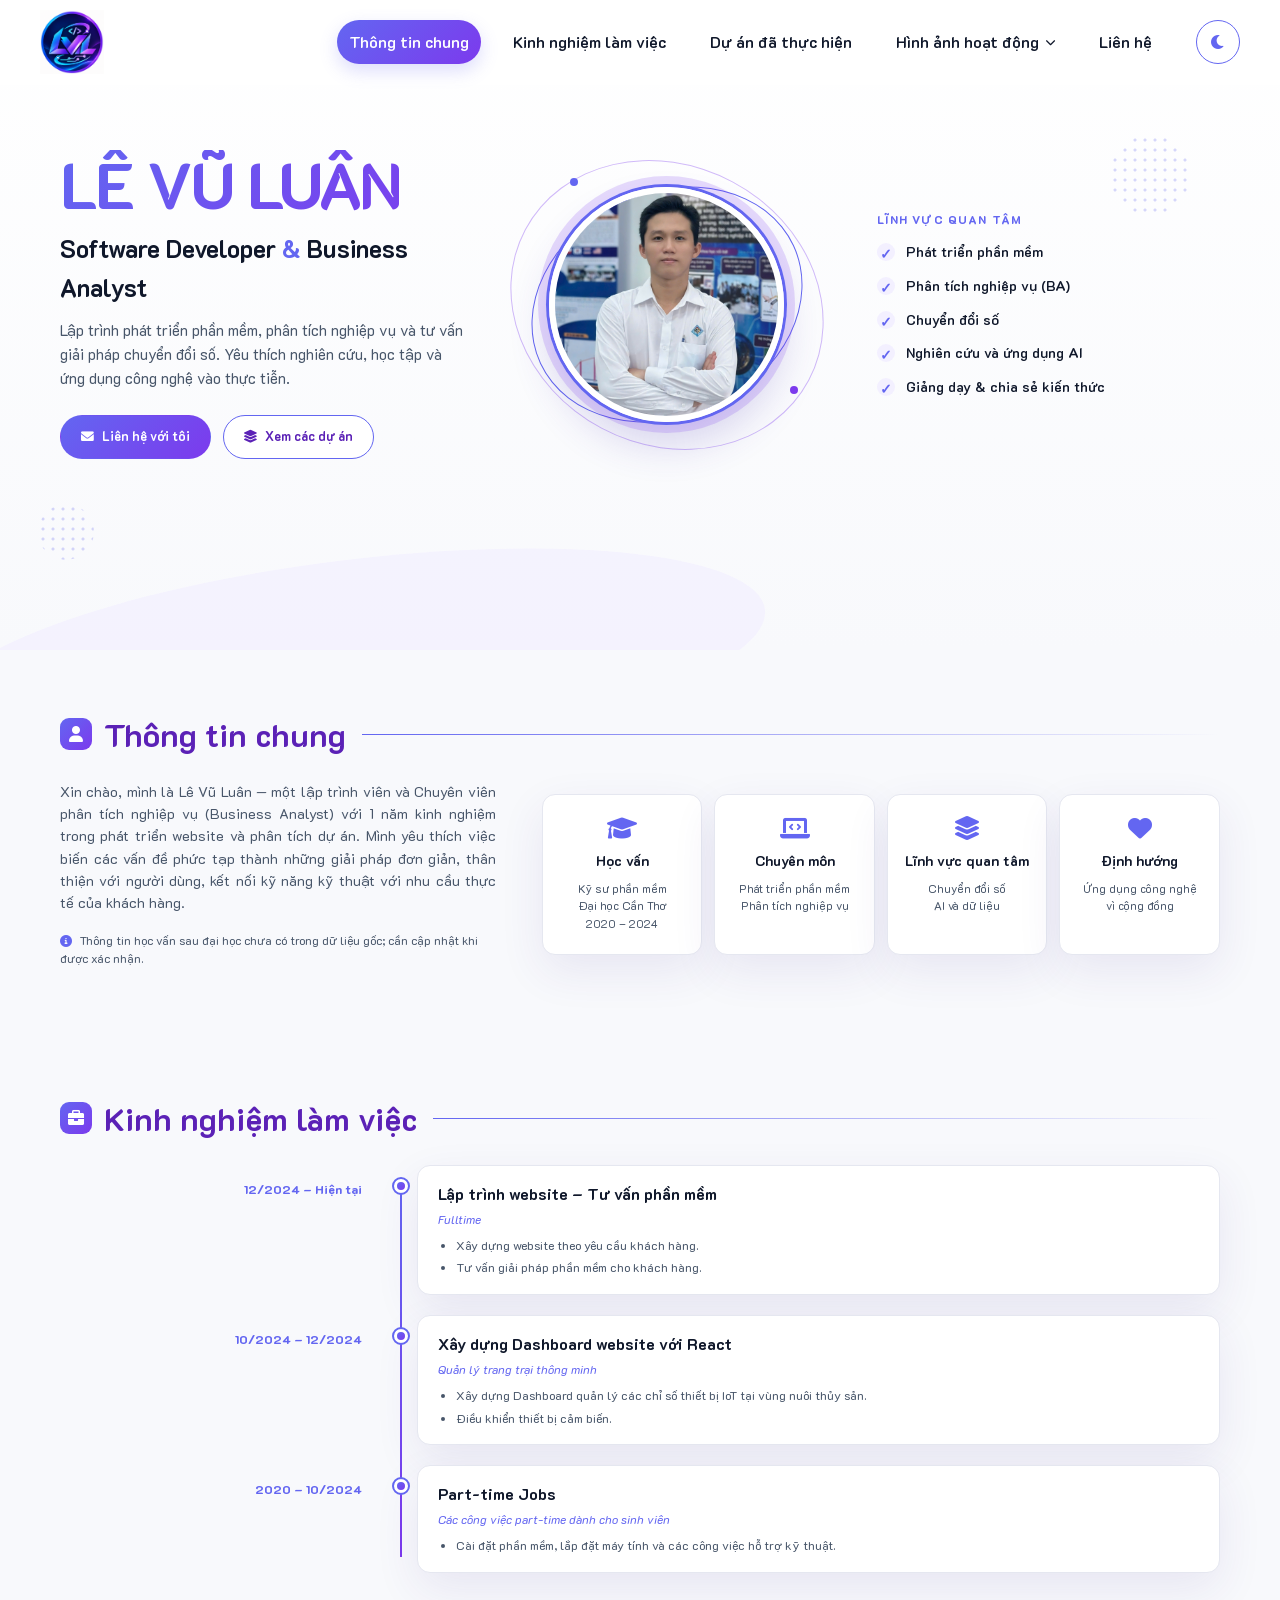
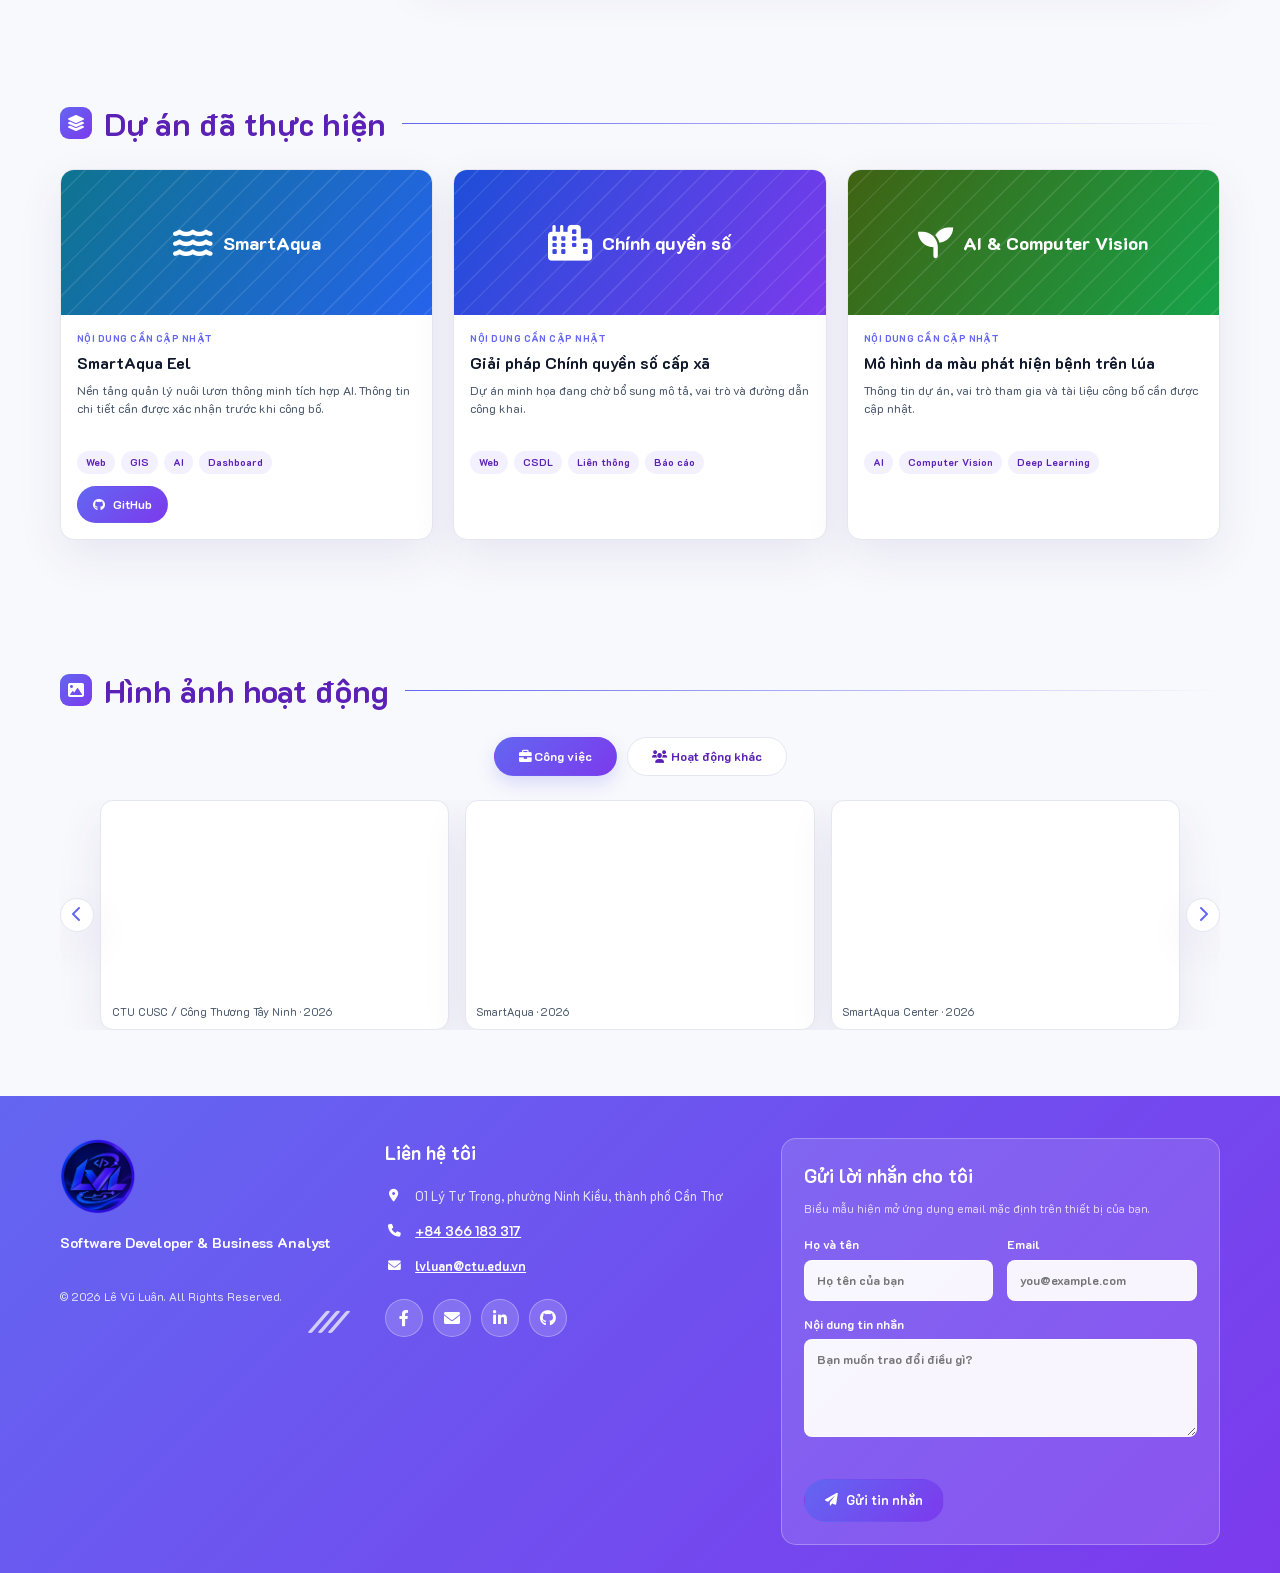
==== commit f3b53cc1: "Update infor and layout" ====
--- a/index.html
+++ b/index.html
@@ -8,9 +8,9 @@
     <meta property="og:title" content="Lê Vũ Luân | Software Developer & Business Analyst" />
     <meta property="og:description" content="Lập trình phát triển phần mềm, phân tích nghiệp vụ và tư vấn giải pháp công nghệ." />
     <meta property="og:type" content="website" />
-    <meta property="og:image" content="./assets/img/avatar.jpg" />
+    <meta property="og:image" content="./assets/img/logo.png" />
     <title>Lê Vũ Luân | Software Developer & Business Analyst</title>
-    <link rel="icon" type="image/jpeg" href="./assets/img/avatar.jpg" />
+    <link rel="icon" type="image/jpeg" href="./assets/img/logo.png" />
     <link rel="preconnect" href="https://cdnjs.cloudflare.com" />
     <link href="https://cdnjs.cloudflare.com/ajax/libs/font-awesome/6.0.0/css/all.min.css" rel="stylesheet" />
     <link rel="stylesheet" href="./assets/css/style.css" />
@@ -20,7 +20,7 @@
     <div class="scroll-progress" aria-hidden="true"></div>
     <header class="site-header" id="siteHeader">
       <nav class="nav-container" aria-label="Điều hướng chính">
-        <a class="brand" href="#home" aria-label="Về đầu trang"><span class="brand-mark" aria-hidden="true"><i></i><i></i><i></i></span><span>LÊ VŨ LUÂN</span></a>
+        <a class="brand" href="#home" aria-label="Về đầu trang"><img class="brand-logo" src="./assets/img/logo.png" alt="Lê Vũ Luân" /></a>
         <button class="nav-toggle" id="navToggle" type="button" aria-label="Mở menu" aria-expanded="false" aria-controls="navLinks"><span></span><span></span><span></span></button>
         <ul class="nav-links" id="navLinks">
           <li><a href="#about">Thông tin chung</a></li>
@@ -28,8 +28,8 @@
           <li><a href="#projects">Dự án đã thực hiện</a></li>
           <li class="nav-dropdown"><button class="dropdown-toggle" type="button" aria-expanded="false" aria-haspopup="true">Hình ảnh hoạt động <i class="fas fa-chevron-down" aria-hidden="true"></i></button><ul class="dropdown-menu" aria-label="Nhóm hình ảnh"><li><button type="button" data-gallery-tab="work"><i class="fas fa-briefcase" aria-hidden="true"></i> Công việc</button></li><li><button type="button" data-gallery-tab="social"><i class="fas fa-users" aria-hidden="true"></i> Hoạt động khác</button></li></ul></li>
           <li><a href="#contact">Liên hệ</a></li>
-          <li><button class="theme-toggle" id="themeToggle" type="button" aria-label="Chuyển sang giao diện tối" aria-pressed="false"><i class="fas fa-moon" aria-hidden="true"></i></button></li>
         </ul>
+        <button class="theme-toggle" id="themeToggle" type="button" aria-label="Chuyển sang giao diện tối" aria-pressed="false"><i class="fas fa-moon" aria-hidden="true"></i></button>
       </nav>
     </header>
 
@@ -46,11 +46,10 @@
 
       <section id="projects" class="section-shell" aria-labelledby="projects-title"><div class="container"><div class="section-heading"><span class="section-icon"><i class="fas fa-layer-group" aria-hidden="true"></i></span><h2 id="projects-title">Dự án đã thực hiện</h2><span class="heading-line"></span></div><div class="projects-grid"><article class="project-card reveal"><div class="project-visual visual-a"><i class="fas fa-water" aria-hidden="true"></i><span>SmartAqua</span></div><div class="project-body"><span class="project-status">NỘI DUNG CẦN CẬP NHẬT</span><h3>SmartAqua Eel</h3><p>Nền tảng quản lý nuôi lươn thông minh tích hợp AI. Thông tin chi tiết cần được xác nhận trước khi công bố.</p><div class="tags"><span>Web</span><span>GIS</span><span>AI</span><span>Dashboard</span></div><div class="project-actions"><a class="button button-small button-primary" href="https://github.com/LVLuan6594" target="_blank" rel="noopener noreferrer"><i class="fab fa-github" aria-hidden="true"></i> GitHub</a></div></div></article><article class="project-card reveal"><div class="project-visual visual-b"><i class="fas fa-city" aria-hidden="true"></i><span>Chính quyền số</span></div><div class="project-body"><span class="project-status">NỘI DUNG CẦN CẬP NHẬT</span><h3>Giải pháp Chính quyền số cấp xã</h3><p>Dự án minh họa đang chờ bổ sung mô tả, vai trò và đường dẫn công khai.</p><div class="tags"><span>Web</span><span>CSDL</span><span>Liên thông</span><span>Báo cáo</span></div></div></article><article class="project-card reveal"><div class="project-visual visual-c"><i class="fas fa-seedling" aria-hidden="true"></i><span>AI &amp; Computer Vision</span></div><div class="project-body"><span class="project-status">NỘI DUNG CẦN CẬP NHẬT</span><h3>Mô hình da màu phát hiện bệnh trên lúa</h3><p>Thông tin dự án, vai trò tham gia và tài liệu công bố cần được cập nhật.</p><div class="tags"><span>AI</span><span>Computer Vision</span><span>Deep Learning</span></div></div></article></div></div></section>
 
-      <section id="activities" class="section-shell" aria-labelledby="activities-title"><div class="container"><div class="section-heading"><span class="section-icon"><i class="fas fa-image" aria-hidden="true"></i></span><h2 id="activities-title">Hình ảnh hoạt động</h2><span class="heading-line"></span></div><div class="gallery-tabs" role="tablist" aria-label="Nhóm hình ảnh"><button class="gallery-tab is-active" type="button" role="tab" aria-selected="true" data-gallery-tab="work"><i class="fas fa-briefcase" aria-hidden="true"></i> Công việc</button><button class="gallery-tab" type="button" role="tab" aria-selected="false" data-gallery-tab="social"><i class="fas fa-users" aria-hidden="true"></i> Hoạt động khác</button></div><div class="gallery-panel" id="galleryPanel" role="tabpanel"><div class="gallery-track" id="galleryTrack"></div><button class="gallery-arrow gallery-prev" type="button" aria-label="Ảnh trước"><i class="fas fa-chevron-left" aria-hidden="true"></i></button><button class="gallery-arrow gallery-next" type="button" aria-label="Ảnh tiếp theo"><i class="fas fa-chevron-right" aria-hidden="true"></i></button></div><p class="update-note gallery-note"><i class="fas fa-circle-info" aria-hidden="true"></i> Hình ảnh được nạp từ <code>assets/img/work</code> và <code>assets/img/social</code>.</p></div></section>
+      <section id="activities" class="section-shell" aria-labelledby="activities-title"><div class="container"><div class="section-heading"><span class="section-icon"><i class="fas fa-image" aria-hidden="true"></i></span><h2 id="activities-title">Hình ảnh hoạt động</h2><span class="heading-line"></span></div><div class="gallery-tabs" role="tablist" aria-label="Nhóm hình ảnh"><button class="gallery-tab is-active" type="button" role="tab" aria-selected="true" data-gallery-tab="work"><i class="fas fa-briefcase" aria-hidden="true"></i> Công việc</button><button class="gallery-tab" type="button" role="tab" aria-selected="false" data-gallery-tab="social"><i class="fas fa-users" aria-hidden="true"></i> Hoạt động khác</button></div><div class="gallery-panel" id="galleryPanel" role="tabpanel"><div class="gallery-track" id="galleryTrack"></div><button class="gallery-arrow gallery-prev" type="button" aria-label="Ảnh trước"><i class="fas fa-chevron-left" aria-hidden="true"></i></button><button class="gallery-arrow gallery-next" type="button" aria-label="Ảnh tiếp theo"><i class="fas fa-chevron-right" aria-hidden="true"></i></button></div></div></section>
 
-      <section id="contact" class="section-shell" aria-labelledby="contact-title"><div class="container"><div class="section-heading"><span class="section-icon"><i class="fas fa-paper-plane" aria-hidden="true"></i></span><h2 id="contact-title">Liên hệ</h2><span class="heading-line"></span></div><div class="contact-grid"><div class="contact-info reveal"><h3>Kết nối với tôi</h3><div class="contact-line"><i class="fas fa-location-dot" aria-hidden="true"></i><span>01 Lý Tự Trọng, phường Ninh Kiều, thành phố Cần Thơ</span></div><div class="contact-line"><i class="fas fa-phone" aria-hidden="true"></i><a href="tel:+84366183317">+84 366 183 317</a></div><div class="contact-line"><i class="fas fa-envelope" aria-hidden="true"></i><a href="mailto:lvluan@ctu.edu.vn">lvluan@ctu.edu.vn</a></div><div class="social-links" aria-label="Mạng xã hội"><a href="https://www.facebook.com/vuluan652024" class="social-link" target="_blank" rel="noopener noreferrer" aria-label="Facebook"><i class="fab fa-facebook-f" aria-hidden="true"></i></a><a href="mailto:lvluan@ctu.edu.vn" class="social-link" aria-label="Email"><i class="fas fa-envelope" aria-hidden="true"></i></a><a href="https://www.linkedin.com/in/ken-l-ab175b185/" class="social-link" target="_blank" rel="noopener noreferrer" aria-label="LinkedIn"><i class="fab fa-linkedin-in" aria-hidden="true"></i></a><a href="https://github.com/LVLuan6594" class="social-link" target="_blank" rel="noopener noreferrer" aria-label="GitHub"><i class="fab fa-github" aria-hidden="true"></i></a></div></div><form class="contact-form reveal" id="contactForm" novalidate><h3>Gửi lời nhắn cho tôi</h3><p class="form-note">Biểu mẫu hiện mở ứng dụng email mặc định trên thiết bị của bạn.</p><div class="form-grid"><label><span>Họ và tên</span><input type="text" id="name" name="name" autocomplete="name" required placeholder="Họ tên của bạn" /></label><label><span>Email</span><input type="email" id="email" name="email" autocomplete="email" required placeholder="you@example.com" /></label></div><label><span>Nội dung tin nhắn</span><textarea id="message" name="message" rows="5" required placeholder="Bạn muốn trao đổi điều gì?"></textarea></label><p class="form-error" id="formError" role="alert" aria-live="polite"></p><button class="button button-primary" type="submit"><i class="fas fa-paper-plane" aria-hidden="true"></i> Gửi tin nhắn</button></form></div></div></section>
     </main>
-    <footer class="site-footer"><div class="container footer-content"><a class="brand brand-footer" href="#home"><span class="brand-mark" aria-hidden="true"><i></i><i></i><i></i></span><span>LÊ VŨ LUÂN</span></a><p>© <span id="currentYear">2025</span> Lê Vũ Luân. All Rights Reserved.</p><span class="footer-mark" aria-hidden="true">///</span></div></footer>
+    <footer class="site-footer" id="contact" aria-labelledby="contact-title"><div class="container"><div class="footer-grid"><div class="footer-brand-column"><a class="brand brand-footer" href="#home" aria-label="Về đầu trang"><img class="brand-logo" src="./assets/img/logo.png" alt="Lê Vũ Luân" /></a><p class="footer-intro">Software Developer &amp; Business Analyst</p><p class="footer-copy">© <span id="currentYear">2025</span> Lê Vũ Luân. All Rights Reserved.</p><span class="footer-mark" aria-hidden="true">///</span></div><div class="footer-contact-column"><h2 id="contact-title">Liên hệ tôi</h2><div class="contact-line"><i class="fas fa-location-dot" aria-hidden="true"></i><span>01 Lý Tự Trọng, phường Ninh Kiều, thành phố Cần Thơ</span></div><div class="contact-line"><i class="fas fa-phone" aria-hidden="true"></i><a href="tel:+84366183317">+84 366 183 317</a></div><div class="contact-line"><i class="fas fa-envelope" aria-hidden="true"></i><a href="mailto:lvluan@ctu.edu.vn">lvluan@ctu.edu.vn</a></div><div class="social-links" aria-label="Mạng xã hội"><a href="https://www.facebook.com/vuluan652024" class="social-link" target="_blank" rel="noopener noreferrer" aria-label="Facebook"><i class="fab fa-facebook-f" aria-hidden="true"></i></a><a href="mailto:lvluan@ctu.edu.vn" class="social-link" aria-label="Email"><i class="fas fa-envelope" aria-hidden="true"></i></a><a href="https://www.linkedin.com/in/ken-l-ab175b185/" class="social-link" target="_blank" rel="noopener noreferrer" aria-label="LinkedIn"><i class="fab fa-linkedin-in" aria-hidden="true"></i></a><a href="https://github.com/LVLuan6594" class="social-link" target="_blank" rel="noopener noreferrer" aria-label="GitHub"><i class="fab fa-github" aria-hidden="true"></i></a></div></div><form class="contact-form footer-form" id="contactForm" novalidate><h2>Gửi lời nhắn cho tôi</h2><p class="form-note">Biểu mẫu hiện mở ứng dụng email mặc định trên thiết bị của bạn.</p><div class="form-grid"><label><span>Họ và tên</span><input type="text" id="name" name="name" autocomplete="name" required placeholder="Họ tên của bạn" /></label><label><span>Email</span><input type="email" id="email" name="email" autocomplete="email" required placeholder="you@example.com" /></label></div><label><span>Nội dung tin nhắn</span><textarea id="message" name="message" rows="4" required placeholder="Bạn muốn trao đổi điều gì?"></textarea></label><p class="form-error" id="formError" role="alert" aria-live="polite"></p><button class="button button-primary" type="submit"><i class="fas fa-paper-plane" aria-hidden="true"></i> Gửi tin nhắn</button></form></div></div></footer>
     <button class="back-to-top" id="backToTop" type="button" aria-label="Về đầu trang"><i class="fas fa-arrow-up" aria-hidden="true"></i></button>
     <div class="lightbox" id="lightbox" role="dialog" aria-modal="true" aria-label="Xem ảnh lớn" hidden><button class="lightbox-close" type="button" aria-label="Đóng"><i class="fas fa-xmark" aria-hidden="true"></i></button><button class="lightbox-prev" type="button" aria-label="Ảnh trước"><i class="fas fa-chevron-left" aria-hidden="true"></i></button><figure><img id="lightboxImage" src="" alt="" /><figcaption id="lightboxCaption"></figcaption></figure><button class="lightbox-next" type="button" aria-label="Ảnh tiếp theo"><i class="fas fa-chevron-right" aria-hidden="true"></i></button></div>
     <script src="./assets/javascript/script.js"></script>
--- a/assets/css/style.css
+++ b/assets/css/style.css
@@ -14,3 +14,35 @@
 @media(max-width:760px){.container,.nav-container{width:min(100% - 32px,560px)}.section-shell{padding:48px 0}.nav-container{height:64px}.nav-toggle{display:block}.nav-links{position:absolute;top:64px;left:16px;right:16px;display:none;align-items:stretch;flex-direction:column;gap:4px;padding:12px;background:var(--surface);border:1px solid var(--border);border-radius:14px;box-shadow:var(--shadow)}.nav-links.is-open{display:flex}.nav-links a,.dropdown-toggle{width:100%;justify-content:space-between;padding:12px 14px}.theme-toggle{align-self:flex-start;margin:5px 0 2px 10px}.dropdown-menu{position:static;display:none;margin:3px 0 5px;box-shadow:none}.nav-dropdown.is-open .dropdown-menu{display:block}.hero{min-height:auto;padding-top:112px;padding-bottom:64px}.hero-grid{display:flex;flex-direction:column;gap:30px;text-align:left}.hero-copy{order:1}.hero-portrait{order:2;width:250px;height:250px}.hero-focus{order:3;align-self:stretch;padding-left:0}.profile-img{width:190px;height:190px}.orbit-one{width:225px;height:180px}.orbit-two{width:255px;height:220px}.hero-actions{justify-content:flex-start}.about-grid,.contact-grid{grid-template-columns:1fr}.about-copy p:first-child{text-align:left}.section-heading{gap:8px}.section-heading h2{white-space:normal}.experience-list:before{left:8px}.experience-item{grid-template-columns:25px 1fr;gap:12px}.experience-item time{grid-column:2;grid-row:1;text-align:left;padding:0;font-size:.75rem}.timeline-dot{grid-column:1;grid-row:1/3;margin:5px 0 0;width:16px;height:16px}.experience-card{grid-column:2;grid-row:2}.projects-grid{grid-template-columns:1fr}.gallery-panel{padding:0 30px}.gallery-track{grid-template-columns:1fr}.gallery-card{display:none}.gallery-card.is-current{display:block}.gallery-card img{height:215px}.form-grid{grid-template-columns:1fr}.footer-content{flex-direction:column;text-align:center;gap:8px}.footer-mark{display:none}.back-to-top{right:15px;bottom:15px}}
 @media(max-width:390px){.hero h1{font-size:2.35rem}.hero-actions .button{width:100%}.info-cards{gap:8px}.info-card{min-height:145px;padding:16px 8px}.gallery-tabs{gap:5px}.gallery-tab{padding:8px 12px;font-size:.69rem}}
 @media(prefers-reduced-motion:reduce){*,*:before,*:after{scroll-behavior:auto!important;animation-duration:.01ms!important;transition-duration:.01ms!important}.reveal{opacity:1;transform:none}}
+.brand-logo{display:block;width:56px;height:56px;object-fit:contain}
+.brand-footer .brand-logo{filter:none;mix-blend-mode:multiply;border-radius:50%}
+.brand-footer{align-self:flex-start}
+.site-footer{padding:42px 0 28px;background:var(--gradient);color:#fff}
+.footer-grid{display:grid;grid-template-columns:.8fr 1fr 1.25fr;gap:44px;align-items:start}
+.footer-brand-column{position:relative;min-height:210px}.footer-brand-column .brand-footer{margin-bottom:18px}.footer-brand-column .brand-logo{width:76px;height:76px}.footer-intro{font-size:.9rem;font-weight:700;margin-bottom:34px}.footer-copy{font-size:.72rem;color:rgba(255,255,255,.82)}.footer-brand-column .footer-mark{position:absolute;right:0;bottom:4px;color:#fff}
+.footer-contact-column h2,.footer-form h2{font-size:1.18rem;margin-bottom:20px;color:#fff}.site-footer .contact-line{color:rgba(255,255,255,.84);margin:15px 0}.site-footer .contact-line i{color:#fff}.site-footer .contact-line a{color:#fff}.site-footer .social-links{margin-top:22px}.site-footer .social-link{background:rgba(255,255,255,.16);border:1px solid rgba(255,255,255,.3)}.site-footer .contact-form{padding:22px;background:rgba(255,255,255,.12);border:1px solid rgba(255,255,255,.28);box-shadow:none}.site-footer .form-note{color:rgba(255,255,255,.76)}.site-footer .contact-form label{color:#fff}.site-footer .contact-form input,.site-footer .contact-form textarea{background:rgba(255,255,255,.94);color:#0f172a;border-color:rgba(255,255,255,.55)}.site-footer .form-error{color:#ffe4e6}
+/* Header alignment refinement */
+.site-header .nav-container{width:min(1360px,calc(100% - 40px));min-height:84px;height:84px;padding:0 20px;gap:28px}
+.site-header .brand-logo{width:64px;height:64px;flex:0 0 64px}
+.site-header .nav-links{margin-left:auto;gap:20px;align-items:center}
+.site-header .nav-links a,.site-header .dropdown-toggle{font-size:1rem;font-weight:600;padding:10px 12px;white-space:nowrap}
+.site-header .theme-toggle{width:44px;height:44px;margin-left:4px;flex:0 0 44px;font-size:1rem}
+
+@media(max-width:1100px){
+  .site-header .nav-container{min-height:76px;height:76px}
+  .site-header .nav-toggle{display:block;flex:0 0 42px}
+  .site-header .nav-links{position:absolute;top:76px;left:20px;right:20px;display:none;align-items:stretch;flex-direction:column;gap:4px;margin:0;padding:12px;background:var(--surface);border:1px solid var(--border);border-radius:14px;box-shadow:var(--shadow)}
+  .site-header .nav-links.is-open{display:flex}
+  .site-header .nav-links a,.site-header .dropdown-toggle{width:100%;justify-content:space-between;padding:12px 14px}
+  .site-header .dropdown-menu{position:static;display:none;margin:3px 0 5px;box-shadow:none}
+  .site-header .nav-dropdown.is-open .dropdown-menu{display:block}
+  .site-header .theme-toggle{align-self:auto;margin-left:12px}
+}
+
+@media(max-width:760px){
+  .site-header .nav-container{width:calc(100% - 32px);min-height:72px;height:72px;padding:0 8px}
+  .site-header .brand-logo{width:54px;height:54px;flex-basis:54px}
+  .site-header .nav-links{top:72px;left:16px;right:16px}
+  .gallery-card{display:block}
+  .footer-grid{grid-template-columns:1fr;gap:28px}.footer-brand-column{min-height:0}.footer-brand-column .footer-mark{display:none}.footer-intro{margin-bottom:18px}.footer-form .form-grid{grid-template-columns:1fr}
+}
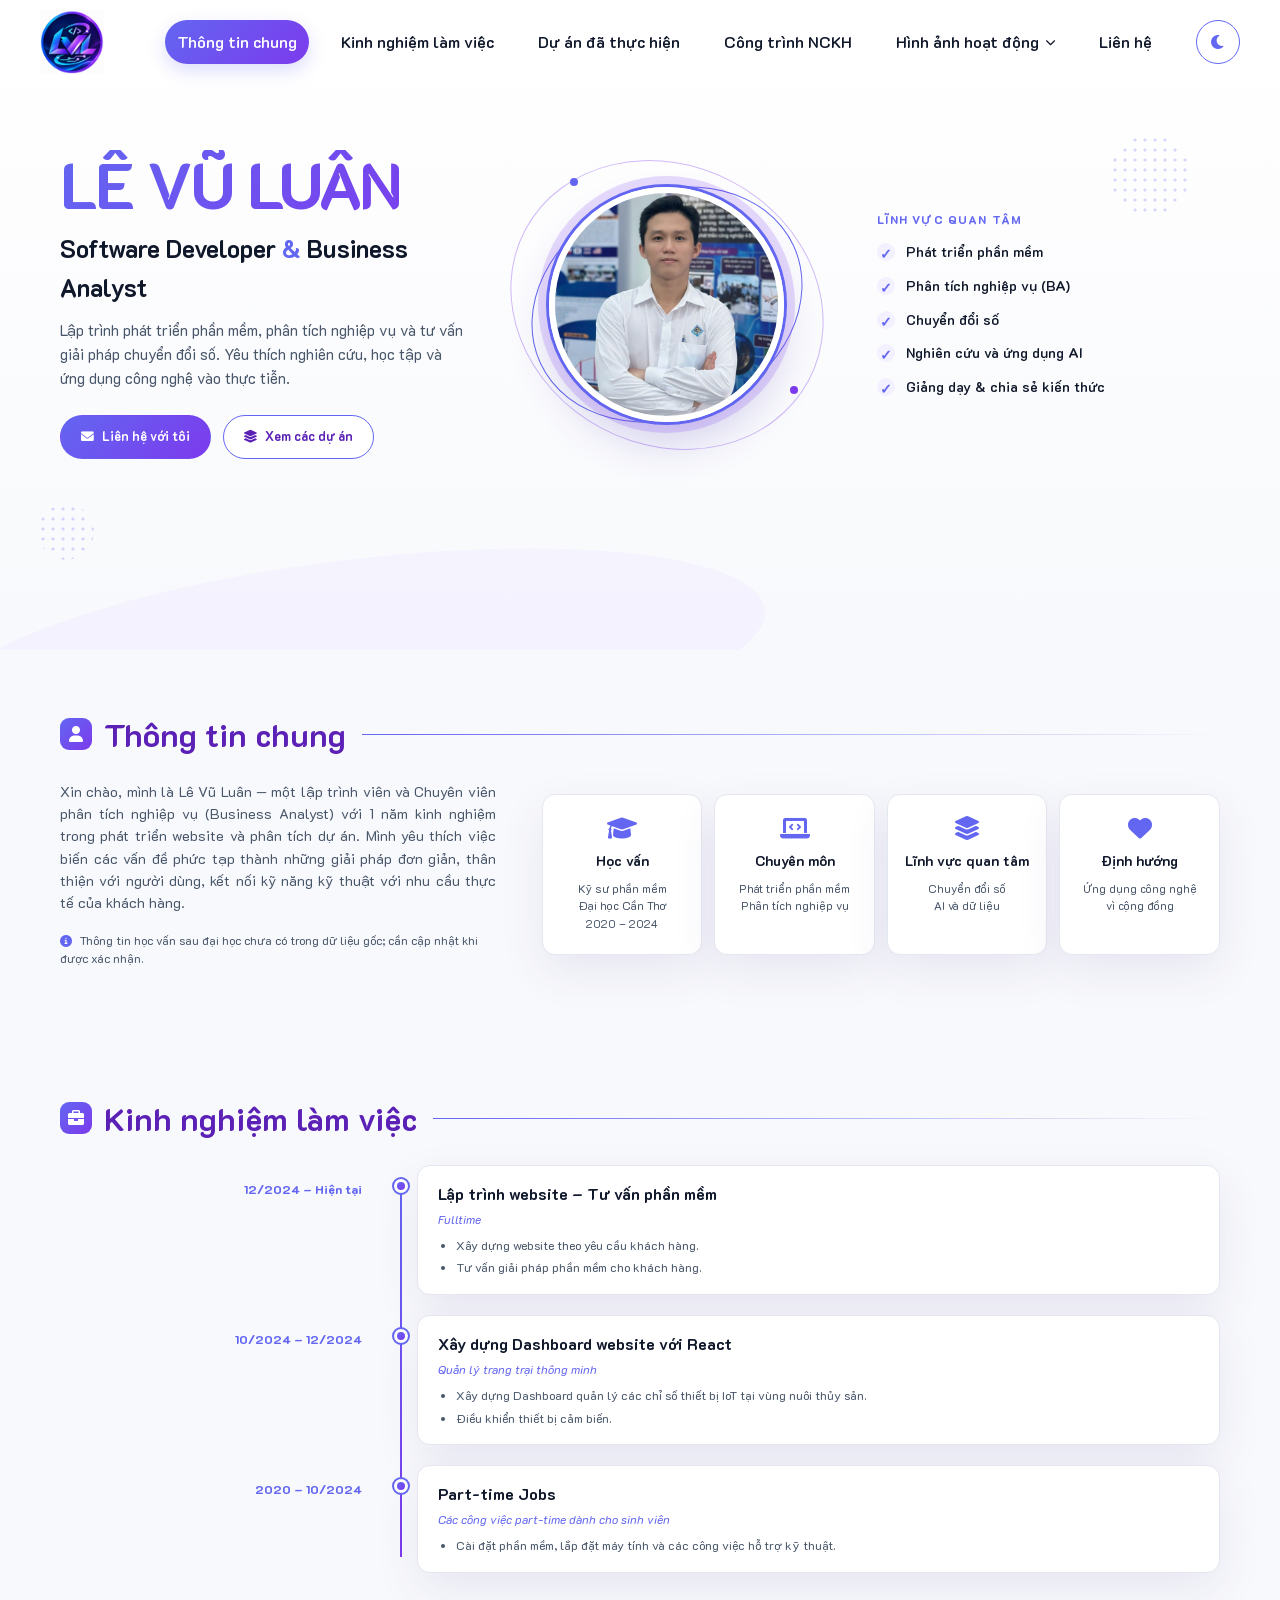
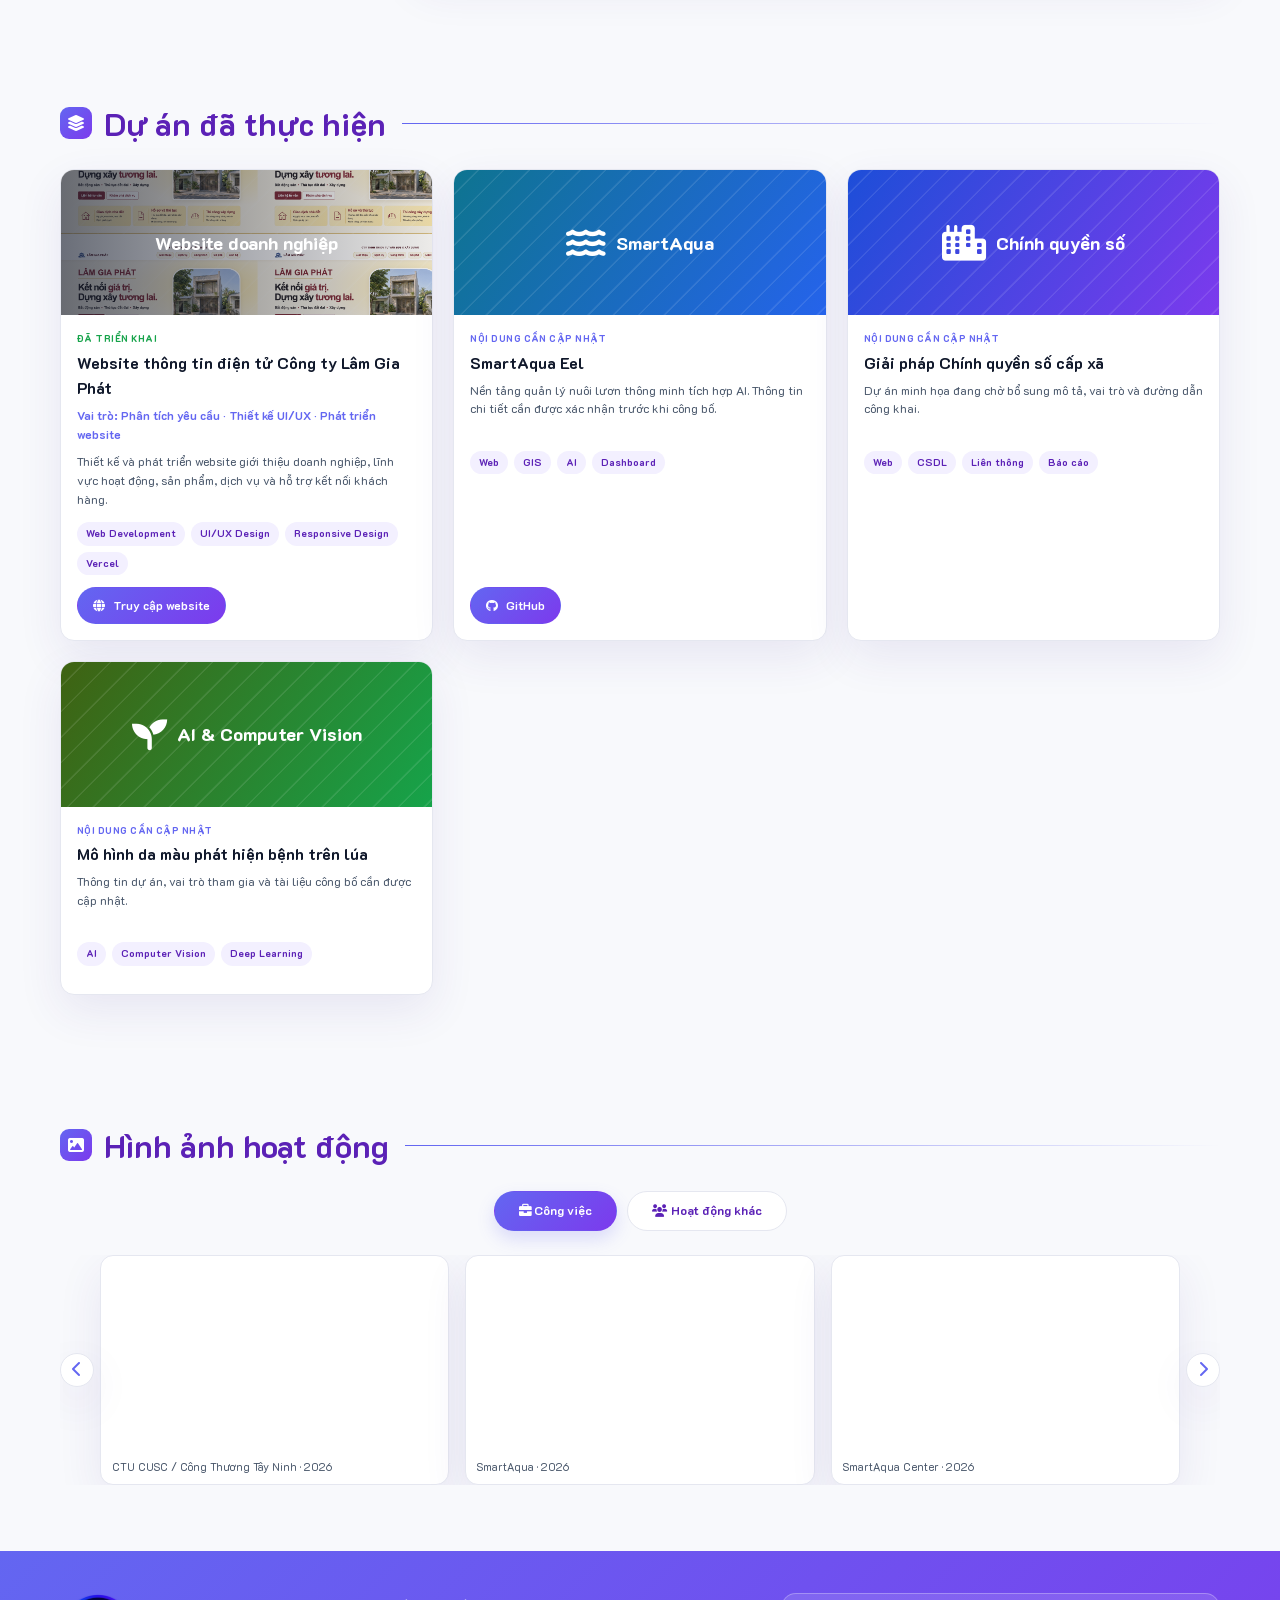
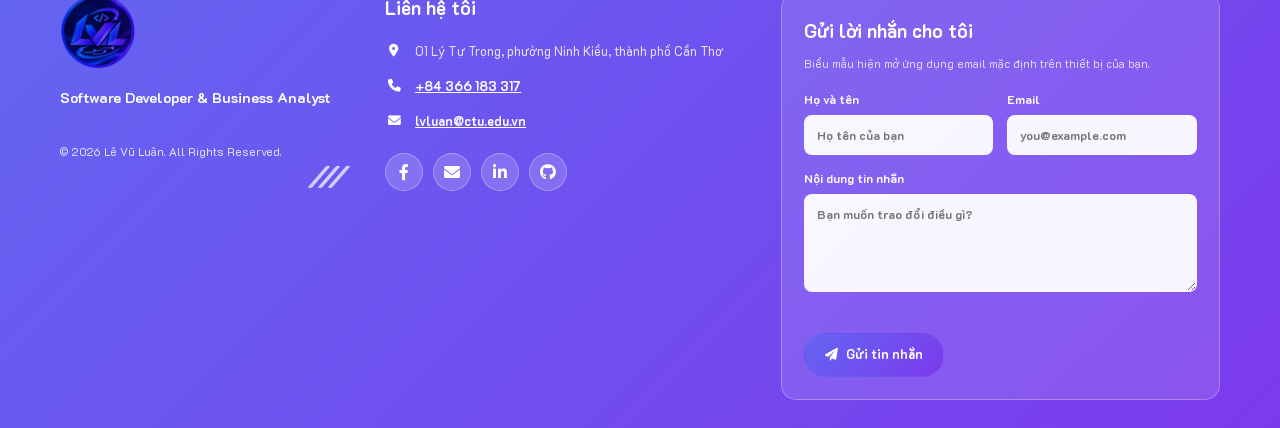
==== commit c4a7fb81: "Add cong trinh NCKH page" ====
--- a/index.html
+++ b/index.html
@@ -26,6 +26,7 @@
           <li><a href="#about">Thông tin chung</a></li>
           <li><a href="#experience">Kinh nghiệm làm việc</a></li>
           <li><a href="#projects">Dự án đã thực hiện</a></li>
+          <li><a href="./research.html">Công trình NCKH</a></li>
           <li class="nav-dropdown"><button class="dropdown-toggle" type="button" aria-expanded="false" aria-haspopup="true">Hình ảnh hoạt động <i class="fas fa-chevron-down" aria-hidden="true"></i></button><ul class="dropdown-menu" aria-label="Nhóm hình ảnh"><li><button type="button" data-gallery-tab="work"><i class="fas fa-briefcase" aria-hidden="true"></i> Công việc</button></li><li><button type="button" data-gallery-tab="social"><i class="fas fa-users" aria-hidden="true"></i> Hoạt động khác</button></li></ul></li>
           <li><a href="#contact">Liên hệ</a></li>
         </ul>
--- a/assets/css/style.css
+++ b/assets/css/style.css
@@ -18,6 +18,7 @@
 .brand-footer .brand-logo{filter:none;mix-blend-mode:multiply;border-radius:50%}
 .brand-footer{align-self:flex-start}
 .site-footer{padding:42px 0 28px;background:var(--gradient);color:#fff}
+.project-image-preview img{position:absolute;inset:0;width:100%;height:100%;object-fit:cover}.project-image-preview:before{content:'';position:absolute;inset:0;background:linear-gradient(90deg,rgba(15,23,42,.62),rgba(15,23,42,.08));z-index:1}.project-image-preview span{position:relative;z-index:2}.project-status-live{color:#16a34a}.project-card[data-project="lam-gia-phat"] .project-body h3{min-height:48px}.project-card[data-project="lam-gia-phat"] .project-role{min-height:0;margin:2px 0 8px;color:var(--primary);font-size:.74rem;font-weight:700}
 .footer-grid{display:grid;grid-template-columns:.8fr 1fr 1.25fr;gap:44px;align-items:start}
 .footer-brand-column{position:relative;min-height:210px}.footer-brand-column .brand-footer{margin-bottom:18px}.footer-brand-column .brand-logo{width:76px;height:76px}.footer-intro{font-size:.9rem;font-weight:700;margin-bottom:34px}.footer-copy{font-size:.72rem;color:rgba(255,255,255,.82)}.footer-brand-column .footer-mark{position:absolute;right:0;bottom:4px;color:#fff}
 .footer-contact-column h2,.footer-form h2{font-size:1.18rem;margin-bottom:20px;color:#fff}.site-footer .contact-line{color:rgba(255,255,255,.84);margin:15px 0}.site-footer .contact-line i{color:#fff}.site-footer .contact-line a{color:#fff}.site-footer .social-links{margin-top:22px}.site-footer .social-link{background:rgba(255,255,255,.16);border:1px solid rgba(255,255,255,.3)}.site-footer .contact-form{padding:22px;background:rgba(255,255,255,.12);border:1px solid rgba(255,255,255,.28);box-shadow:none}.site-footer .form-note{color:rgba(255,255,255,.76)}.site-footer .contact-form label{color:#fff}.site-footer .contact-form input,.site-footer .contact-form textarea{background:rgba(255,255,255,.94);color:#0f172a;border-color:rgba(255,255,255,.55)}.site-footer .form-error{color:#ffe4e6}
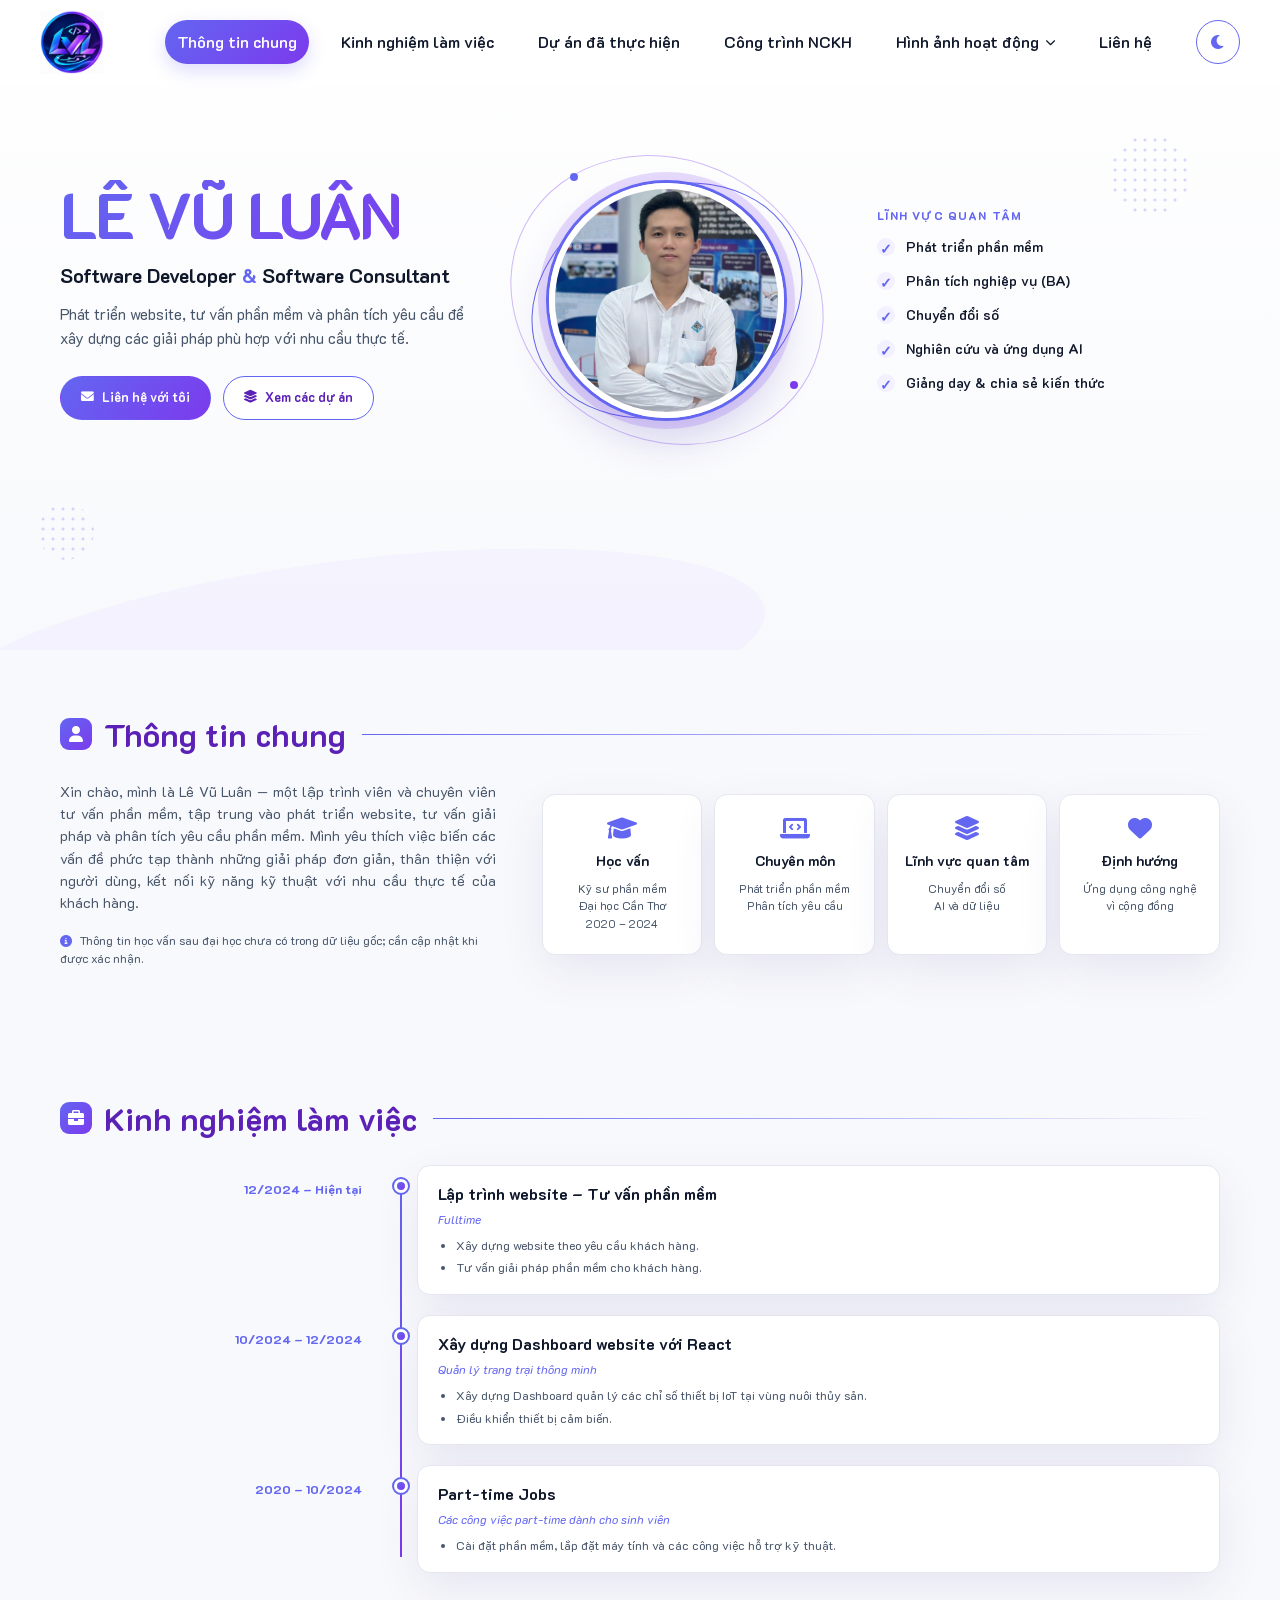
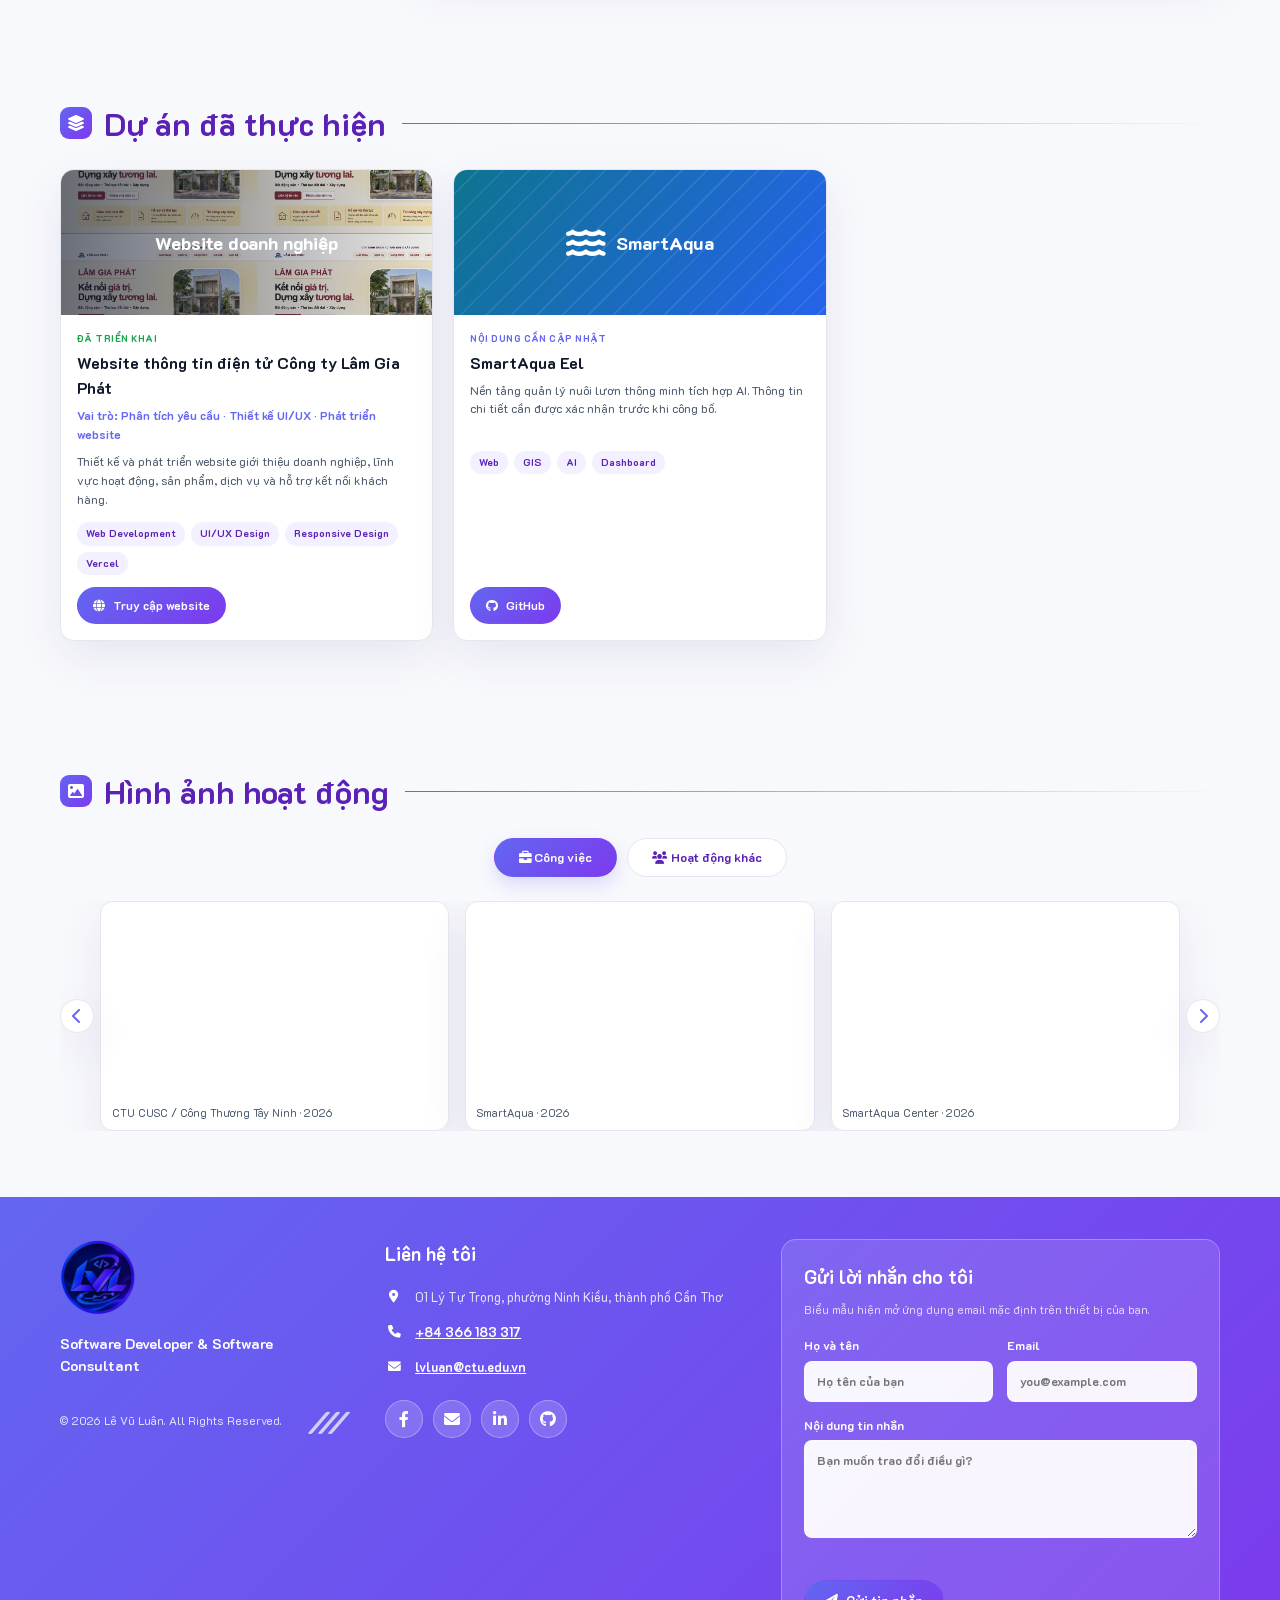
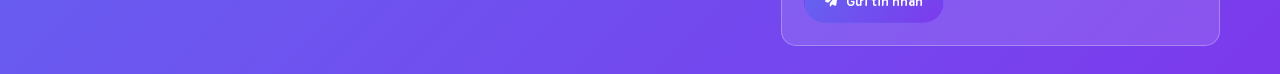
==== commit 0cb97192: "Update information" ====
--- a/index.html
+++ b/index.html
@@ -3,13 +3,13 @@
   <head>
     <meta charset="UTF-8" />
     <meta name="viewport" content="width=device-width, initial-scale=1.0" />
-    <meta name="description" content="Portfolio cá nhân của Lê Vũ Luân - Software Developer và Business Analyst." />
+    <meta name="description" content="Portfolio cá nhân của Lê Vũ Luân - Software Developer và Software Consultant, chuyên phát triển website, tư vấn phần mềm và phân tích yêu cầu." />
     <meta name="theme-color" content="#6366f1" />
-    <meta property="og:title" content="Lê Vũ Luân | Software Developer & Business Analyst" />
+    <meta property="og:title" content="Lê Vũ Luân | Software Developer &amp; Software Consultant" />
     <meta property="og:description" content="Lập trình phát triển phần mềm, phân tích nghiệp vụ và tư vấn giải pháp công nghệ." />
     <meta property="og:type" content="website" />
     <meta property="og:image" content="./assets/img/logo.png" />
-    <title>Lê Vũ Luân | Software Developer & Business Analyst</title>
+    <title>Lê Vũ Luân | Software Developer &amp; Software Consultant</title>
     <link rel="icon" type="image/jpeg" href="./assets/img/logo.png" />
     <link rel="preconnect" href="https://cdnjs.cloudflare.com" />
     <link href="https://cdnjs.cloudflare.com/ajax/libs/font-awesome/6.0.0/css/all.min.css" rel="stylesheet" />
@@ -36,21 +36,21 @@
 
     <main>
       <section id="home" class="hero section-shell" aria-labelledby="hero-title"><div class="hero-decoration hero-decoration-one" aria-hidden="true"></div><div class="hero-decoration hero-decoration-two" aria-hidden="true"></div><div class="container hero-grid">
-        <div class="hero-copy reveal"><h1 id="hero-title">LÊ VŨ LUÂN</h1><p class="hero-role">Software Developer <span>&amp;</span> Business Analyst</p><p class="hero-description">Lập trình phát triển phần mềm, phân tích nghiệp vụ và tư vấn giải pháp chuyển đổi số. Yêu thích nghiên cứu, học tập và ứng dụng công nghệ vào thực tiễn.</p><div class="hero-actions"><a class="button button-primary" href="#contact"><i class="fas fa-envelope" aria-hidden="true"></i> Liên hệ với tôi</a><a class="button button-secondary" href="#projects"><i class="fas fa-layer-group" aria-hidden="true"></i> Xem các dự án</a></div></div>
+        <div class="hero-copy reveal"><h1 id="hero-title">LÊ VŨ LUÂN</h1><p class="hero-role">Software Developer <span>&amp;</span> Software Consultant</p><p class="hero-description">Phát triển website, tư vấn phần mềm và phân tích yêu cầu để xây dựng các giải pháp phù hợp với nhu cầu thực tế.</p><div class="hero-actions"><a class="button button-primary" href="#contact"><i class="fas fa-envelope" aria-hidden="true"></i> Liên hệ với tôi</a><a class="button button-secondary" href="#projects"><i class="fas fa-layer-group" aria-hidden="true"></i> Xem các dự án</a></div></div>
         <div class="hero-portrait reveal reveal-delay" aria-label="Ảnh chân dung Lê Vũ Luân"><div class="portrait-orbit orbit-one" aria-hidden="true"></div><div class="portrait-orbit orbit-two" aria-hidden="true"></div><span class="portrait-dot dot-one" aria-hidden="true"></span><span class="portrait-dot dot-two" aria-hidden="true"></span><img src="./assets/img/avatar.jpg" alt="Chân dung Lê Vũ Luân" class="profile-img" fetchpriority="high" /></div>
         <div class="hero-focus reveal reveal-delay-two"><p class="eyebrow">LĨNH VỰC QUAN TÂM</p><ul class="check-list"><li>Phát triển phần mềm</li><li>Phân tích nghiệp vụ (BA)</li><li>Chuyển đổi số</li><li>Nghiên cứu và ứng dụng AI</li><li>Giảng dạy &amp; chia sẻ kiến thức</li></ul></div>
       </div></section>
 
-      <section id="about" class="section-shell" aria-labelledby="about-title"><div class="container"><div class="section-heading"><span class="section-icon"><i class="fas fa-user" aria-hidden="true"></i></span><h2 id="about-title">Thông tin chung</h2><span class="heading-line"></span></div><div class="about-grid"><div class="about-copy reveal"><p>Xin chào, mình là Lê Vũ Luân — một lập trình viên và Chuyên viên phân tích nghiệp vụ (Business Analyst) với 1 năm kinh nghiệm trong phát triển website và phân tích dự án. Mình yêu thích việc biến các vấn đề phức tạp thành những giải pháp đơn giản, thân thiện với người dùng, kết nối kỹ năng kỹ thuật với nhu cầu thực tế của khách hàng.</p><p class="update-note"><i class="fas fa-circle-info" aria-hidden="true"></i> Thông tin học vấn sau đại học chưa có trong dữ liệu gốc; cần cập nhật khi được xác nhận.</p></div><div class="info-cards"><article class="info-card reveal"><i class="fas fa-graduation-cap" aria-hidden="true"></i><h3>Học vấn</h3><p>Kỹ sư phần mềm<br />Đại học Cần Thơ<br /><small>2020 – 2024</small></p></article><article class="info-card reveal"><i class="fas fa-laptop-code" aria-hidden="true"></i><h3>Chuyên môn</h3><p>Phát triển phần mềm<br />Phân tích nghiệp vụ</p></article><article class="info-card reveal"><i class="fas fa-layer-group" aria-hidden="true"></i><h3>Lĩnh vực quan tâm</h3><p>Chuyển đổi số<br />AI và dữ liệu</p></article><article class="info-card reveal"><i class="fas fa-heart" aria-hidden="true"></i><h3>Định hướng</h3><p>Ứng dụng công nghệ<br />vì cộng đồng</p></article></div></div></div></section>
+      <section id="about" class="section-shell" aria-labelledby="about-title"><div class="container"><div class="section-heading"><span class="section-icon"><i class="fas fa-user" aria-hidden="true"></i></span><h2 id="about-title">Thông tin chung</h2><span class="heading-line"></span></div><div class="about-grid"><div class="about-copy reveal"><p>Xin chào, mình là Lê Vũ Luân — một lập trình viên và chuyên viên tư vấn phần mềm, tập trung vào phát triển website, tư vấn giải pháp và phân tích yêu cầu phần mềm. Mình yêu thích việc biến các vấn đề phức tạp thành những giải pháp đơn giản, thân thiện với người dùng, kết nối kỹ năng kỹ thuật với nhu cầu thực tế của khách hàng.</p><p class="update-note"><i class="fas fa-circle-info" aria-hidden="true"></i> Thông tin học vấn sau đại học chưa có trong dữ liệu gốc; cần cập nhật khi được xác nhận.</p></div><div class="info-cards"><article class="info-card reveal"><i class="fas fa-graduation-cap" aria-hidden="true"></i><h3>Học vấn</h3><p>Kỹ sư phần mềm<br />Đại học Cần Thơ<br /><small>2020 – 2024</small></p></article><article class="info-card reveal"><i class="fas fa-laptop-code" aria-hidden="true"></i><h3>Chuyên môn</h3><p>Phát triển phần mềm<br />Phân tích yêu cầu</p></article><article class="info-card reveal"><i class="fas fa-layer-group" aria-hidden="true"></i><h3>Lĩnh vực quan tâm</h3><p>Chuyển đổi số<br />AI và dữ liệu</p></article><article class="info-card reveal"><i class="fas fa-heart" aria-hidden="true"></i><h3>Định hướng</h3><p>Ứng dụng công nghệ<br />vì cộng đồng</p></article></div></div></div></section>
 
       <section id="experience" class="section-shell" aria-labelledby="experience-title"><div class="container"><div class="section-heading"><span class="section-icon"><i class="fas fa-briefcase" aria-hidden="true"></i></span><h2 id="experience-title">Kinh nghiệm làm việc</h2><span class="heading-line"></span></div><div class="experience-list"><article class="experience-item reveal"><time datetime="2024-12">12/2024 – Hiện tại</time><span class="timeline-dot" aria-hidden="true"></span><div class="experience-card"><h3>Lập trình website – Tư vấn phần mềm</h3><p class="role-label">Fulltime</p><ul><li>Xây dựng website theo yêu cầu khách hàng.</li><li>Tư vấn giải pháp phần mềm cho khách hàng.</li></ul></div></article><article class="experience-item reveal"><time datetime="2024-10">10/2024 – 12/2024</time><span class="timeline-dot" aria-hidden="true"></span><div class="experience-card"><h3>Xây dựng Dashboard website với React</h3><p class="role-label">Quản lý trang trại thông minh</p><ul><li>Xây dựng Dashboard quản lý các chỉ số thiết bị IoT tại vùng nuôi thủy sản.</li><li>Điều khiển thiết bị cảm biến.</li></ul></div></article><article class="experience-item reveal"><time datetime="2020">2020 – 10/2024</time><span class="timeline-dot" aria-hidden="true"></span><div class="experience-card"><h3>Part-time Jobs</h3><p class="role-label">Các công việc part-time dành cho sinh viên</p><ul><li>Cài đặt phần mềm, lắp đặt máy tính và các công việc hỗ trợ kỹ thuật.</li></ul></div></article></div></div></section>
 
-      <section id="projects" class="section-shell" aria-labelledby="projects-title"><div class="container"><div class="section-heading"><span class="section-icon"><i class="fas fa-layer-group" aria-hidden="true"></i></span><h2 id="projects-title">Dự án đã thực hiện</h2><span class="heading-line"></span></div><div class="projects-grid"><article class="project-card reveal"><div class="project-visual visual-a"><i class="fas fa-water" aria-hidden="true"></i><span>SmartAqua</span></div><div class="project-body"><span class="project-status">NỘI DUNG CẦN CẬP NHẬT</span><h3>SmartAqua Eel</h3><p>Nền tảng quản lý nuôi lươn thông minh tích hợp AI. Thông tin chi tiết cần được xác nhận trước khi công bố.</p><div class="tags"><span>Web</span><span>GIS</span><span>AI</span><span>Dashboard</span></div><div class="project-actions"><a class="button button-small button-primary" href="https://github.com/LVLuan6594" target="_blank" rel="noopener noreferrer"><i class="fab fa-github" aria-hidden="true"></i> GitHub</a></div></div></article><article class="project-card reveal"><div class="project-visual visual-b"><i class="fas fa-city" aria-hidden="true"></i><span>Chính quyền số</span></div><div class="project-body"><span class="project-status">NỘI DUNG CẦN CẬP NHẬT</span><h3>Giải pháp Chính quyền số cấp xã</h3><p>Dự án minh họa đang chờ bổ sung mô tả, vai trò và đường dẫn công khai.</p><div class="tags"><span>Web</span><span>CSDL</span><span>Liên thông</span><span>Báo cáo</span></div></div></article><article class="project-card reveal"><div class="project-visual visual-c"><i class="fas fa-seedling" aria-hidden="true"></i><span>AI &amp; Computer Vision</span></div><div class="project-body"><span class="project-status">NỘI DUNG CẦN CẬP NHẬT</span><h3>Mô hình da màu phát hiện bệnh trên lúa</h3><p>Thông tin dự án, vai trò tham gia và tài liệu công bố cần được cập nhật.</p><div class="tags"><span>AI</span><span>Computer Vision</span><span>Deep Learning</span></div></div></article></div></div></section>
+      <section id="projects" class="section-shell" aria-labelledby="projects-title"><div class="container"><div class="section-heading"><span class="section-icon"><i class="fas fa-layer-group" aria-hidden="true"></i></span><h2 id="projects-title">Dự án đã thực hiện</h2><span class="heading-line"></span></div><div class="projects-grid"><article class="project-card reveal"><div class="project-visual visual-a"><i class="fas fa-water" aria-hidden="true"></i><span>SmartAqua</span></div><div class="project-body"><span class="project-status">NỘI DUNG CẦN CẬP NHẬT</span><h3>SmartAqua Eel</h3><p>Nền tảng quản lý nuôi lươn thông minh tích hợp AI. Thông tin chi tiết cần được xác nhận trước khi công bố.</p><div class="tags"><span>Web</span><span>GIS</span><span>AI</span><span>Dashboard</span></div><div class="project-actions"><a class="button button-small button-primary" href="https://github.com/LVLuan6594" target="_blank" rel="noopener noreferrer"><i class="fab fa-github" aria-hidden="true"></i> GitHub</a></div></div></article></div></div></section>
 
       <section id="activities" class="section-shell" aria-labelledby="activities-title"><div class="container"><div class="section-heading"><span class="section-icon"><i class="fas fa-image" aria-hidden="true"></i></span><h2 id="activities-title">Hình ảnh hoạt động</h2><span class="heading-line"></span></div><div class="gallery-tabs" role="tablist" aria-label="Nhóm hình ảnh"><button class="gallery-tab is-active" type="button" role="tab" aria-selected="true" data-gallery-tab="work"><i class="fas fa-briefcase" aria-hidden="true"></i> Công việc</button><button class="gallery-tab" type="button" role="tab" aria-selected="false" data-gallery-tab="social"><i class="fas fa-users" aria-hidden="true"></i> Hoạt động khác</button></div><div class="gallery-panel" id="galleryPanel" role="tabpanel"><div class="gallery-track" id="galleryTrack"></div><button class="gallery-arrow gallery-prev" type="button" aria-label="Ảnh trước"><i class="fas fa-chevron-left" aria-hidden="true"></i></button><button class="gallery-arrow gallery-next" type="button" aria-label="Ảnh tiếp theo"><i class="fas fa-chevron-right" aria-hidden="true"></i></button></div></div></section>
 
     </main>
-    <footer class="site-footer" id="contact" aria-labelledby="contact-title"><div class="container"><div class="footer-grid"><div class="footer-brand-column"><a class="brand brand-footer" href="#home" aria-label="Về đầu trang"><img class="brand-logo" src="./assets/img/logo.png" alt="Lê Vũ Luân" /></a><p class="footer-intro">Software Developer &amp; Business Analyst</p><p class="footer-copy">© <span id="currentYear">2025</span> Lê Vũ Luân. All Rights Reserved.</p><span class="footer-mark" aria-hidden="true">///</span></div><div class="footer-contact-column"><h2 id="contact-title">Liên hệ tôi</h2><div class="contact-line"><i class="fas fa-location-dot" aria-hidden="true"></i><span>01 Lý Tự Trọng, phường Ninh Kiều, thành phố Cần Thơ</span></div><div class="contact-line"><i class="fas fa-phone" aria-hidden="true"></i><a href="tel:+84366183317">+84 366 183 317</a></div><div class="contact-line"><i class="fas fa-envelope" aria-hidden="true"></i><a href="mailto:lvluan@ctu.edu.vn">lvluan@ctu.edu.vn</a></div><div class="social-links" aria-label="Mạng xã hội"><a href="https://www.facebook.com/vuluan652024" class="social-link" target="_blank" rel="noopener noreferrer" aria-label="Facebook"><i class="fab fa-facebook-f" aria-hidden="true"></i></a><a href="mailto:lvluan@ctu.edu.vn" class="social-link" aria-label="Email"><i class="fas fa-envelope" aria-hidden="true"></i></a><a href="https://www.linkedin.com/in/ken-l-ab175b185/" class="social-link" target="_blank" rel="noopener noreferrer" aria-label="LinkedIn"><i class="fab fa-linkedin-in" aria-hidden="true"></i></a><a href="https://github.com/LVLuan6594" class="social-link" target="_blank" rel="noopener noreferrer" aria-label="GitHub"><i class="fab fa-github" aria-hidden="true"></i></a></div></div><form class="contact-form footer-form" id="contactForm" novalidate><h2>Gửi lời nhắn cho tôi</h2><p class="form-note">Biểu mẫu hiện mở ứng dụng email mặc định trên thiết bị của bạn.</p><div class="form-grid"><label><span>Họ và tên</span><input type="text" id="name" name="name" autocomplete="name" required placeholder="Họ tên của bạn" /></label><label><span>Email</span><input type="email" id="email" name="email" autocomplete="email" required placeholder="you@example.com" /></label></div><label><span>Nội dung tin nhắn</span><textarea id="message" name="message" rows="4" required placeholder="Bạn muốn trao đổi điều gì?"></textarea></label><p class="form-error" id="formError" role="alert" aria-live="polite"></p><button class="button button-primary" type="submit"><i class="fas fa-paper-plane" aria-hidden="true"></i> Gửi tin nhắn</button></form></div></div></footer>
+    <footer class="site-footer" id="contact" aria-labelledby="contact-title"><div class="container"><div class="footer-grid"><div class="footer-brand-column"><a class="brand brand-footer" href="#home" aria-label="Về đầu trang"><img class="brand-logo" src="./assets/img/logo.png" alt="Lê Vũ Luân" /></a><p class="footer-intro">Software Developer &amp; Software Consultant</p><p class="footer-copy">© <span id="currentYear">2025</span> Lê Vũ Luân. All Rights Reserved.</p><span class="footer-mark" aria-hidden="true">///</span></div><div class="footer-contact-column"><h2 id="contact-title">Liên hệ tôi</h2><div class="contact-line"><i class="fas fa-location-dot" aria-hidden="true"></i><span>01 Lý Tự Trọng, phường Ninh Kiều, thành phố Cần Thơ</span></div><div class="contact-line"><i class="fas fa-phone" aria-hidden="true"></i><a href="tel:+84366183317">+84 366 183 317</a></div><div class="contact-line"><i class="fas fa-envelope" aria-hidden="true"></i><a href="mailto:lvluan@ctu.edu.vn">lvluan@ctu.edu.vn</a></div><div class="social-links" aria-label="Mạng xã hội"><a href="https://www.facebook.com/vuluan652024" class="social-link" target="_blank" rel="noopener noreferrer" aria-label="Facebook"><i class="fab fa-facebook-f" aria-hidden="true"></i></a><a href="mailto:lvluan@ctu.edu.vn" class="social-link" aria-label="Email"><i class="fas fa-envelope" aria-hidden="true"></i></a><a href="https://www.linkedin.com/in/ken-l-ab175b185/" class="social-link" target="_blank" rel="noopener noreferrer" aria-label="LinkedIn"><i class="fab fa-linkedin-in" aria-hidden="true"></i></a><a href="https://github.com/LVLuan6594" class="social-link" target="_blank" rel="noopener noreferrer" aria-label="GitHub"><i class="fab fa-github" aria-hidden="true"></i></a></div></div><form class="contact-form footer-form" id="contactForm" novalidate><h2>Gửi lời nhắn cho tôi</h2><p class="form-note">Biểu mẫu hiện mở ứng dụng email mặc định trên thiết bị của bạn.</p><div class="form-grid"><label><span>Họ và tên</span><input type="text" id="name" name="name" autocomplete="name" required placeholder="Họ tên của bạn" /></label><label><span>Email</span><input type="email" id="email" name="email" autocomplete="email" required placeholder="you@example.com" /></label></div><label><span>Nội dung tin nhắn</span><textarea id="message" name="message" rows="4" required placeholder="Bạn muốn trao đổi điều gì?"></textarea></label><p class="form-error" id="formError" role="alert" aria-live="polite"></p><button class="button button-primary" type="submit"><i class="fas fa-paper-plane" aria-hidden="true"></i> Gửi tin nhắn</button></form></div></div></footer>
     <button class="back-to-top" id="backToTop" type="button" aria-label="Về đầu trang"><i class="fas fa-arrow-up" aria-hidden="true"></i></button>
     <div class="lightbox" id="lightbox" role="dialog" aria-modal="true" aria-label="Xem ảnh lớn" hidden><button class="lightbox-close" type="button" aria-label="Đóng"><i class="fas fa-xmark" aria-hidden="true"></i></button><button class="lightbox-prev" type="button" aria-label="Ảnh trước"><i class="fas fa-chevron-left" aria-hidden="true"></i></button><figure><img id="lightboxImage" src="" alt="" /><figcaption id="lightboxCaption"></figcaption></figure><button class="lightbox-next" type="button" aria-label="Ảnh tiếp theo"><i class="fas fa-chevron-right" aria-hidden="true"></i></button></div>
     <script src="./assets/javascript/script.js"></script>
--- a/assets/css/style.css
+++ b/assets/css/style.css
@@ -40,6 +40,10 @@
   .site-header .theme-toggle{align-self:auto;margin-left:12px}
 }
 
+/* Giữ tên chức danh liền mạch trên desktop; mobile vẫn cho phép xuống dòng tự nhiên. */
+.hero-role{white-space:nowrap;font-size:clamp(1.05rem,1.55vw,1.35rem)}
+@media(max-width:760px){.hero-role{white-space:normal}}
+
 @media(max-width:760px){
   .site-header .nav-container{width:calc(100% - 32px);min-height:72px;height:72px;padding:0 8px}
   .site-header .brand-logo{width:54px;height:54px;flex-basis:54px}
